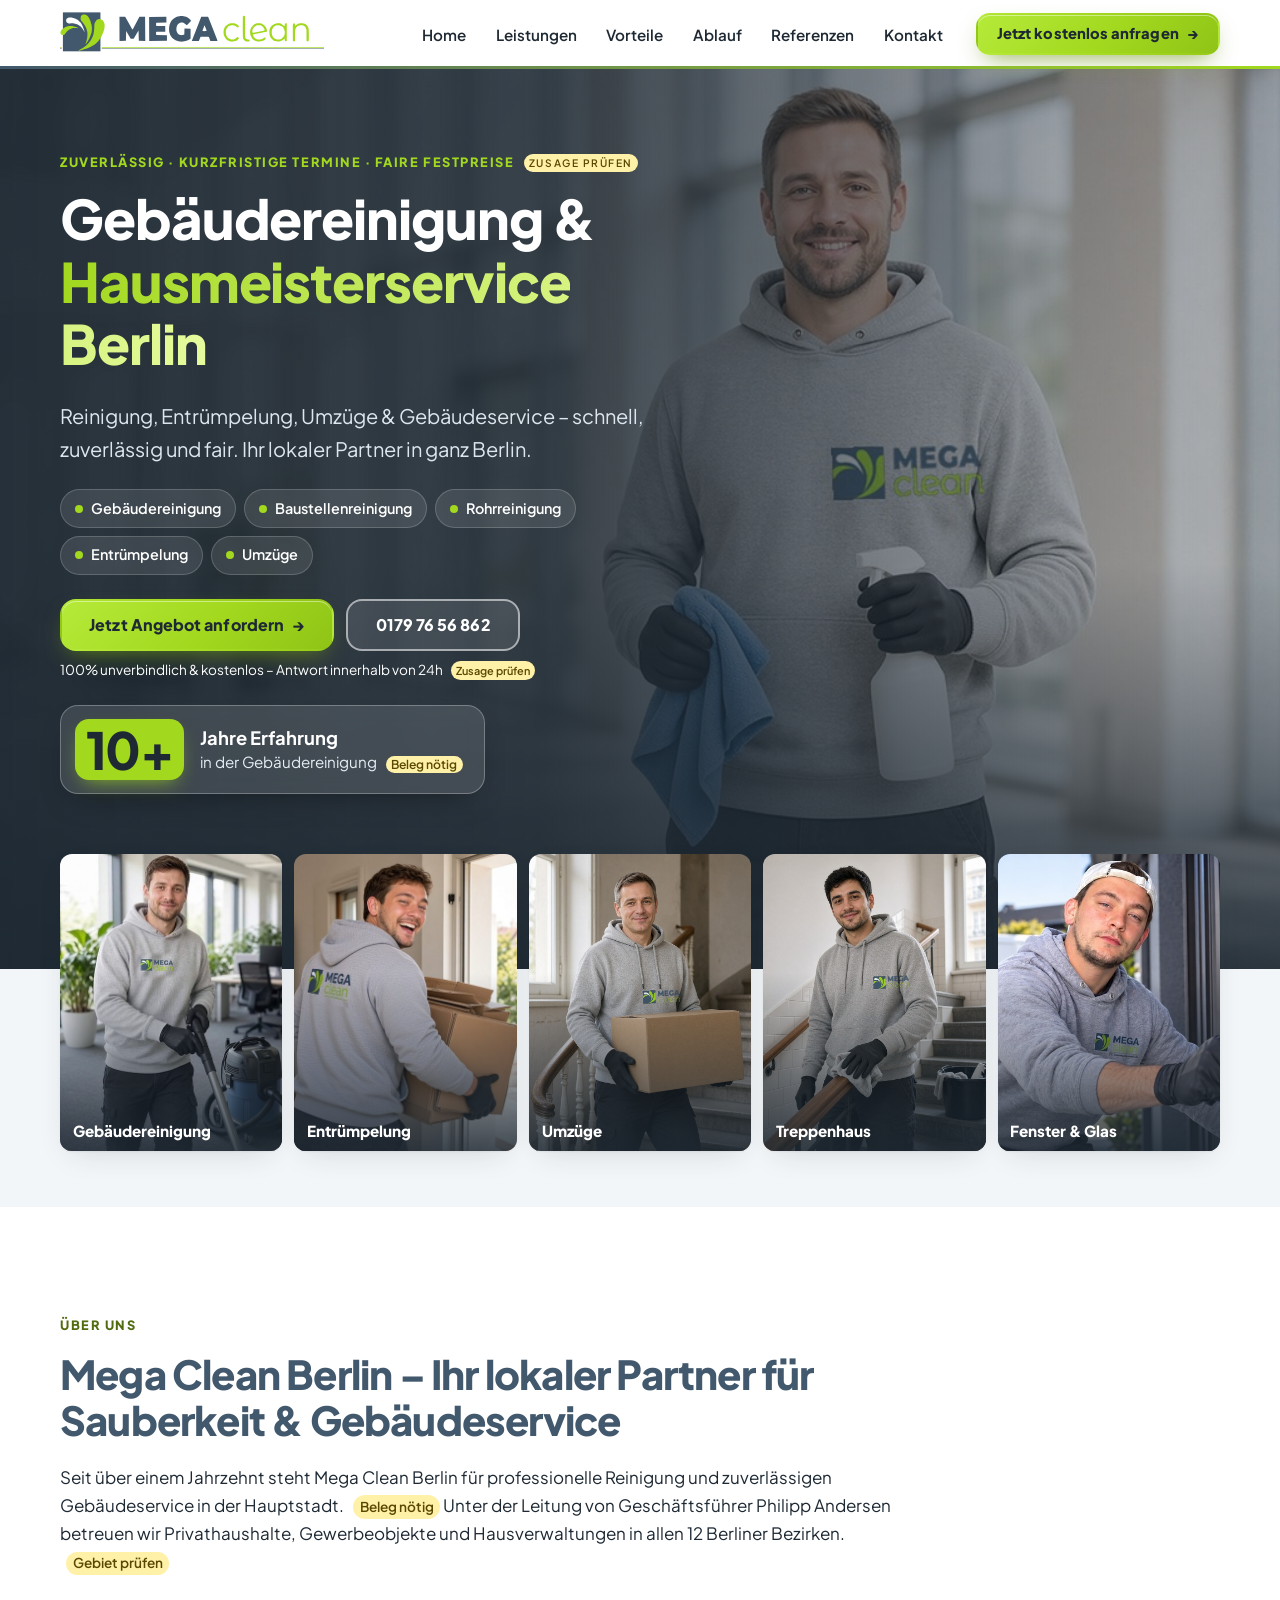
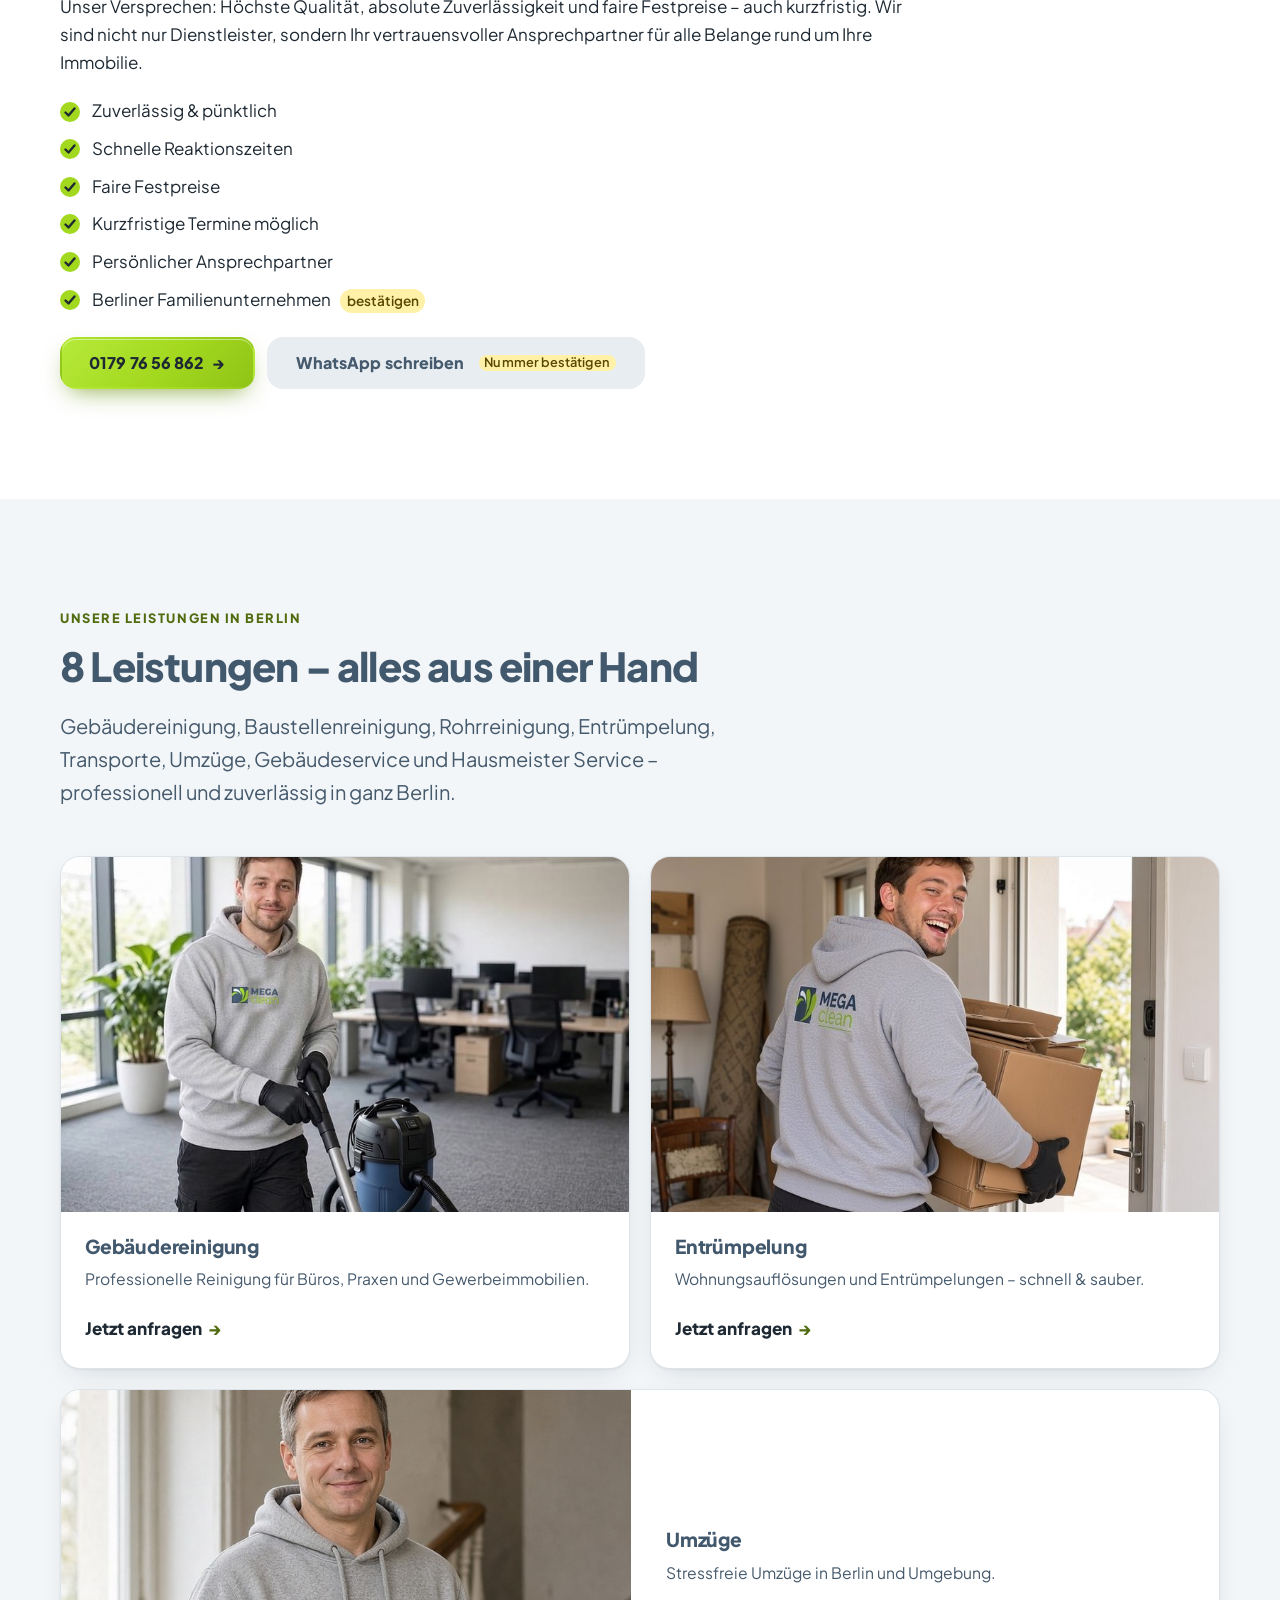
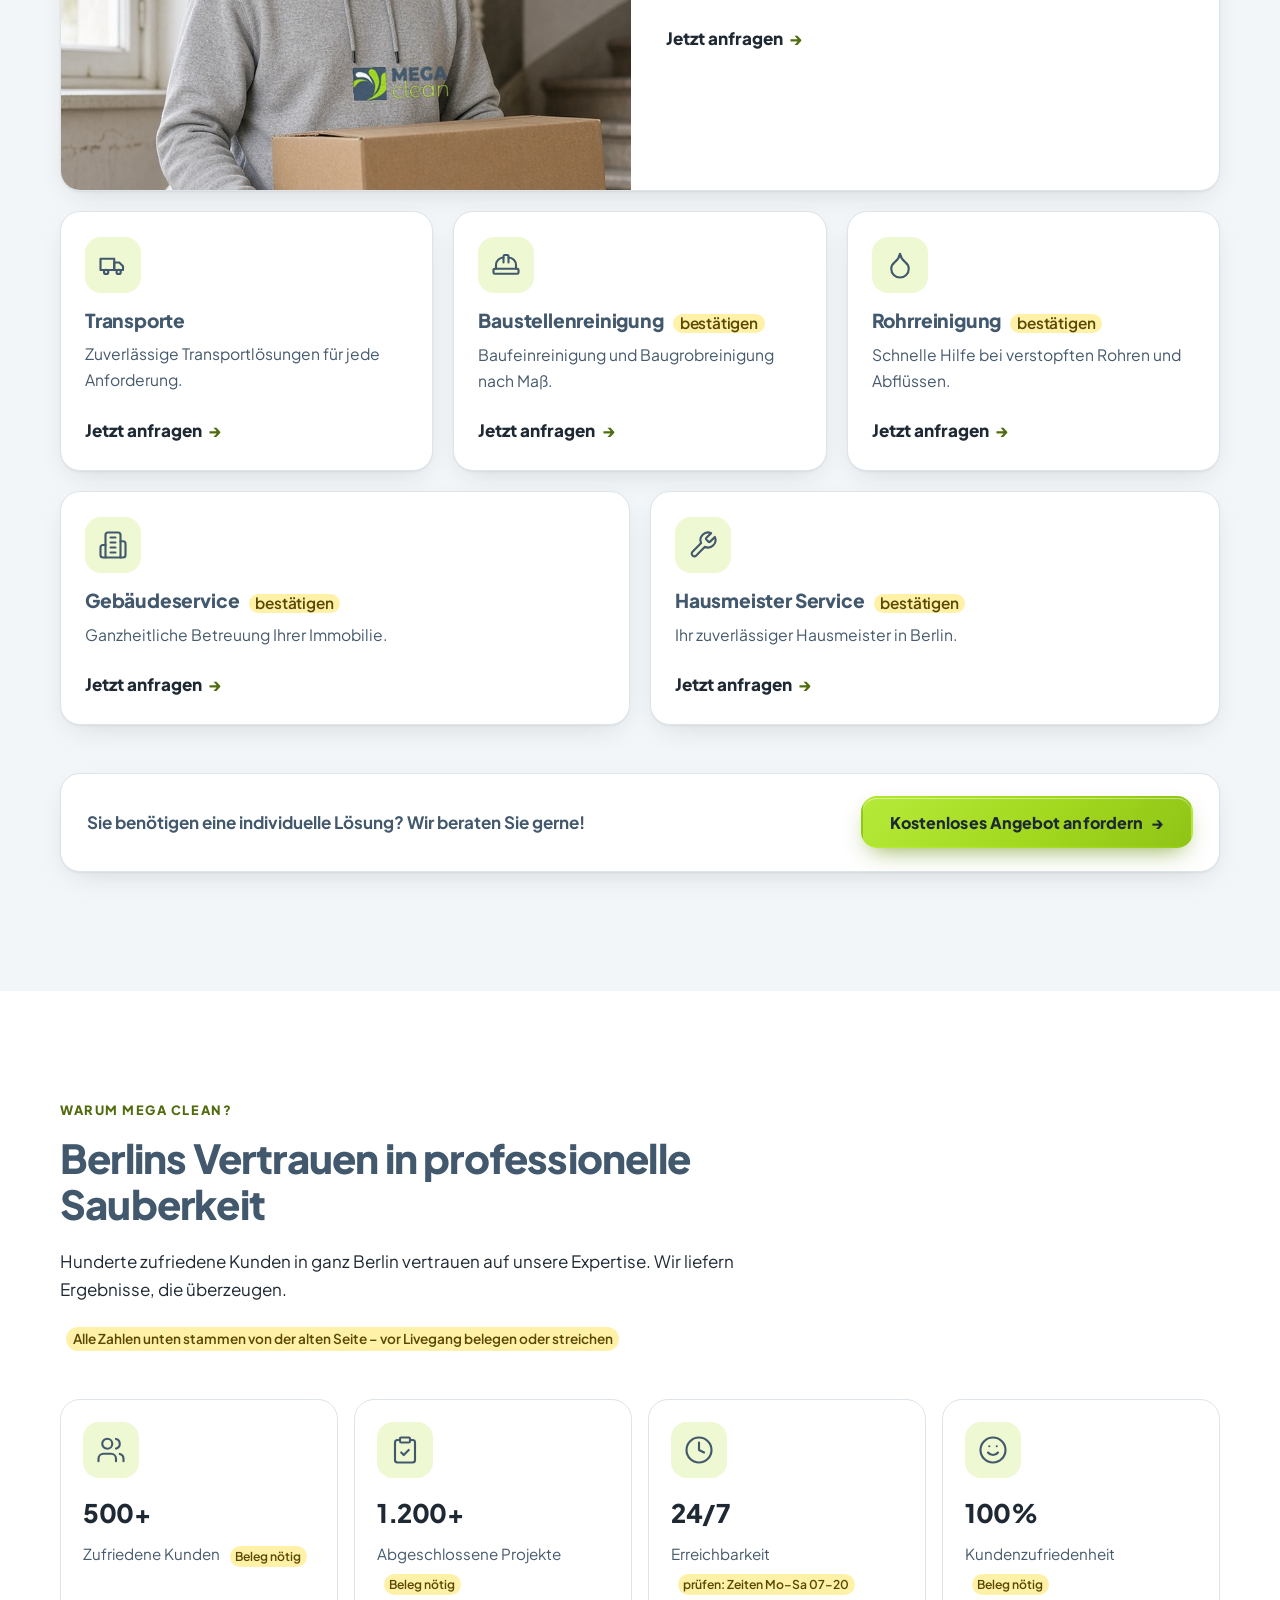
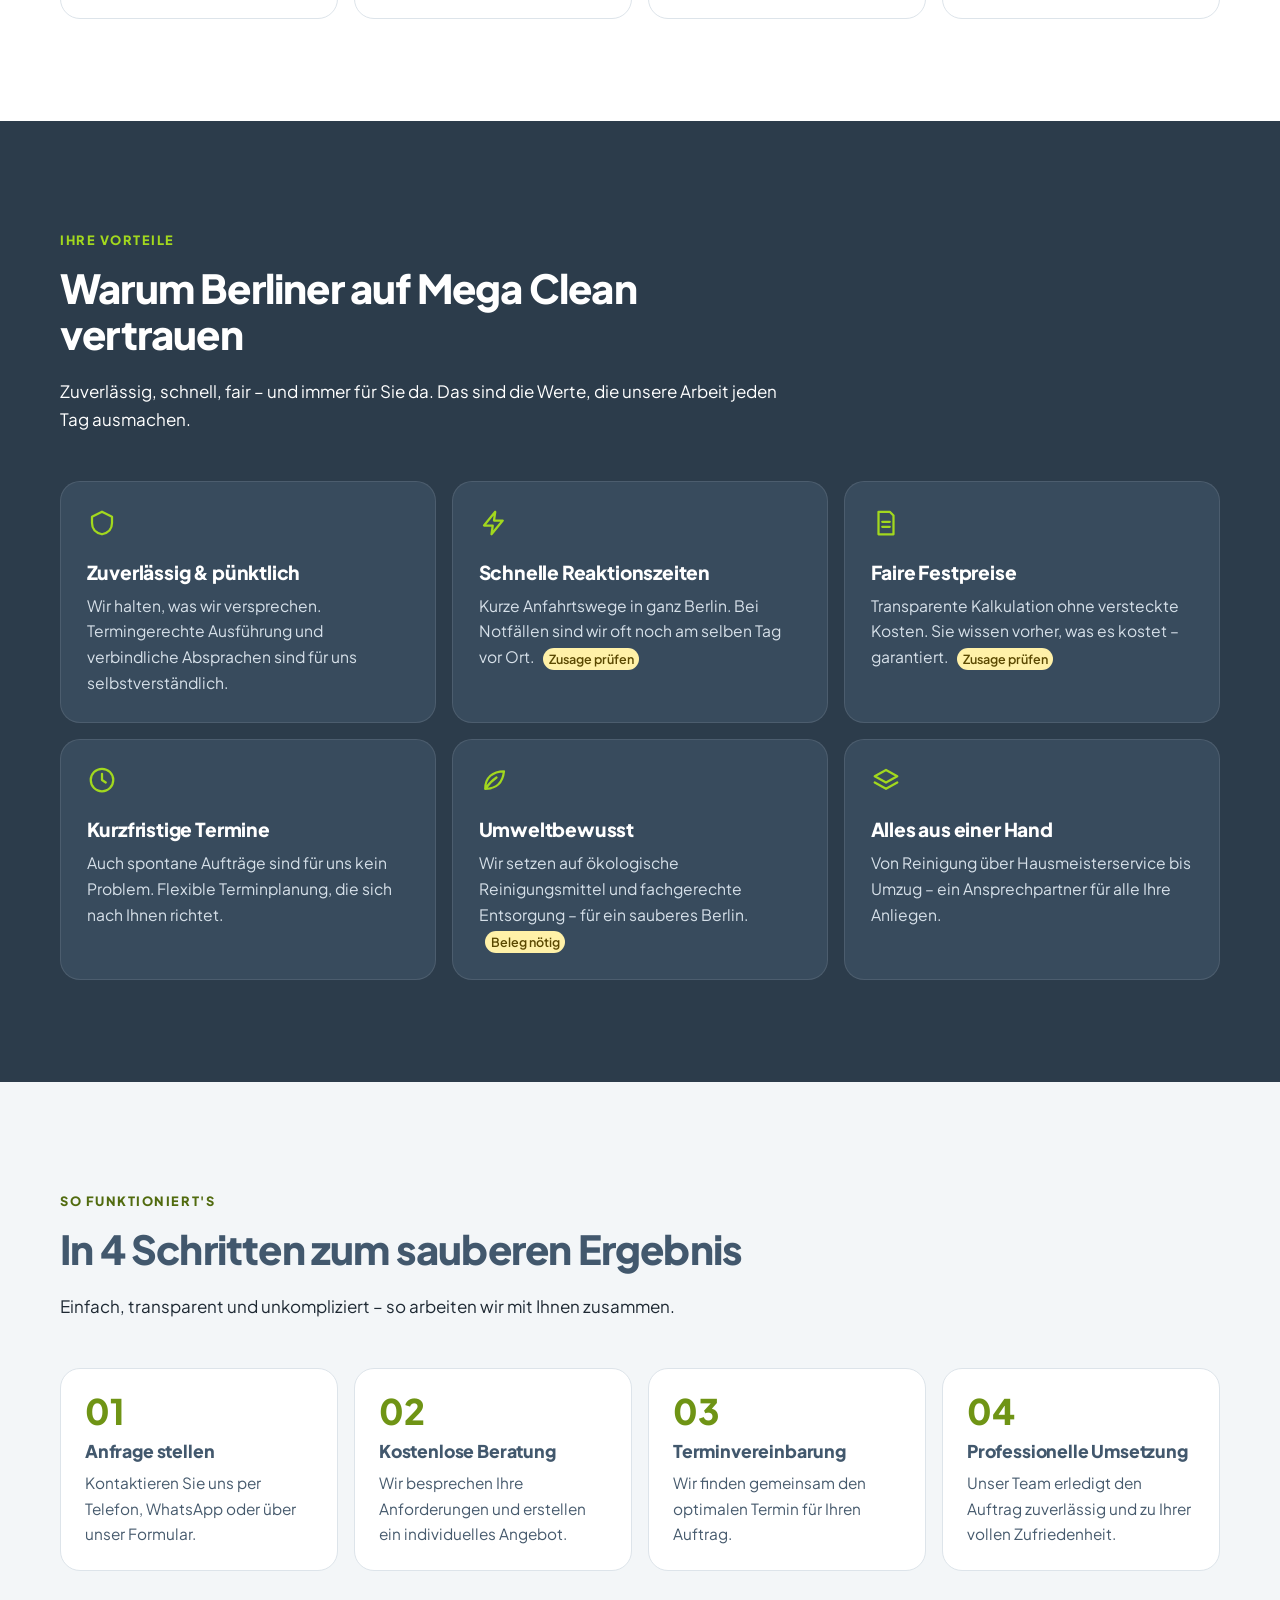
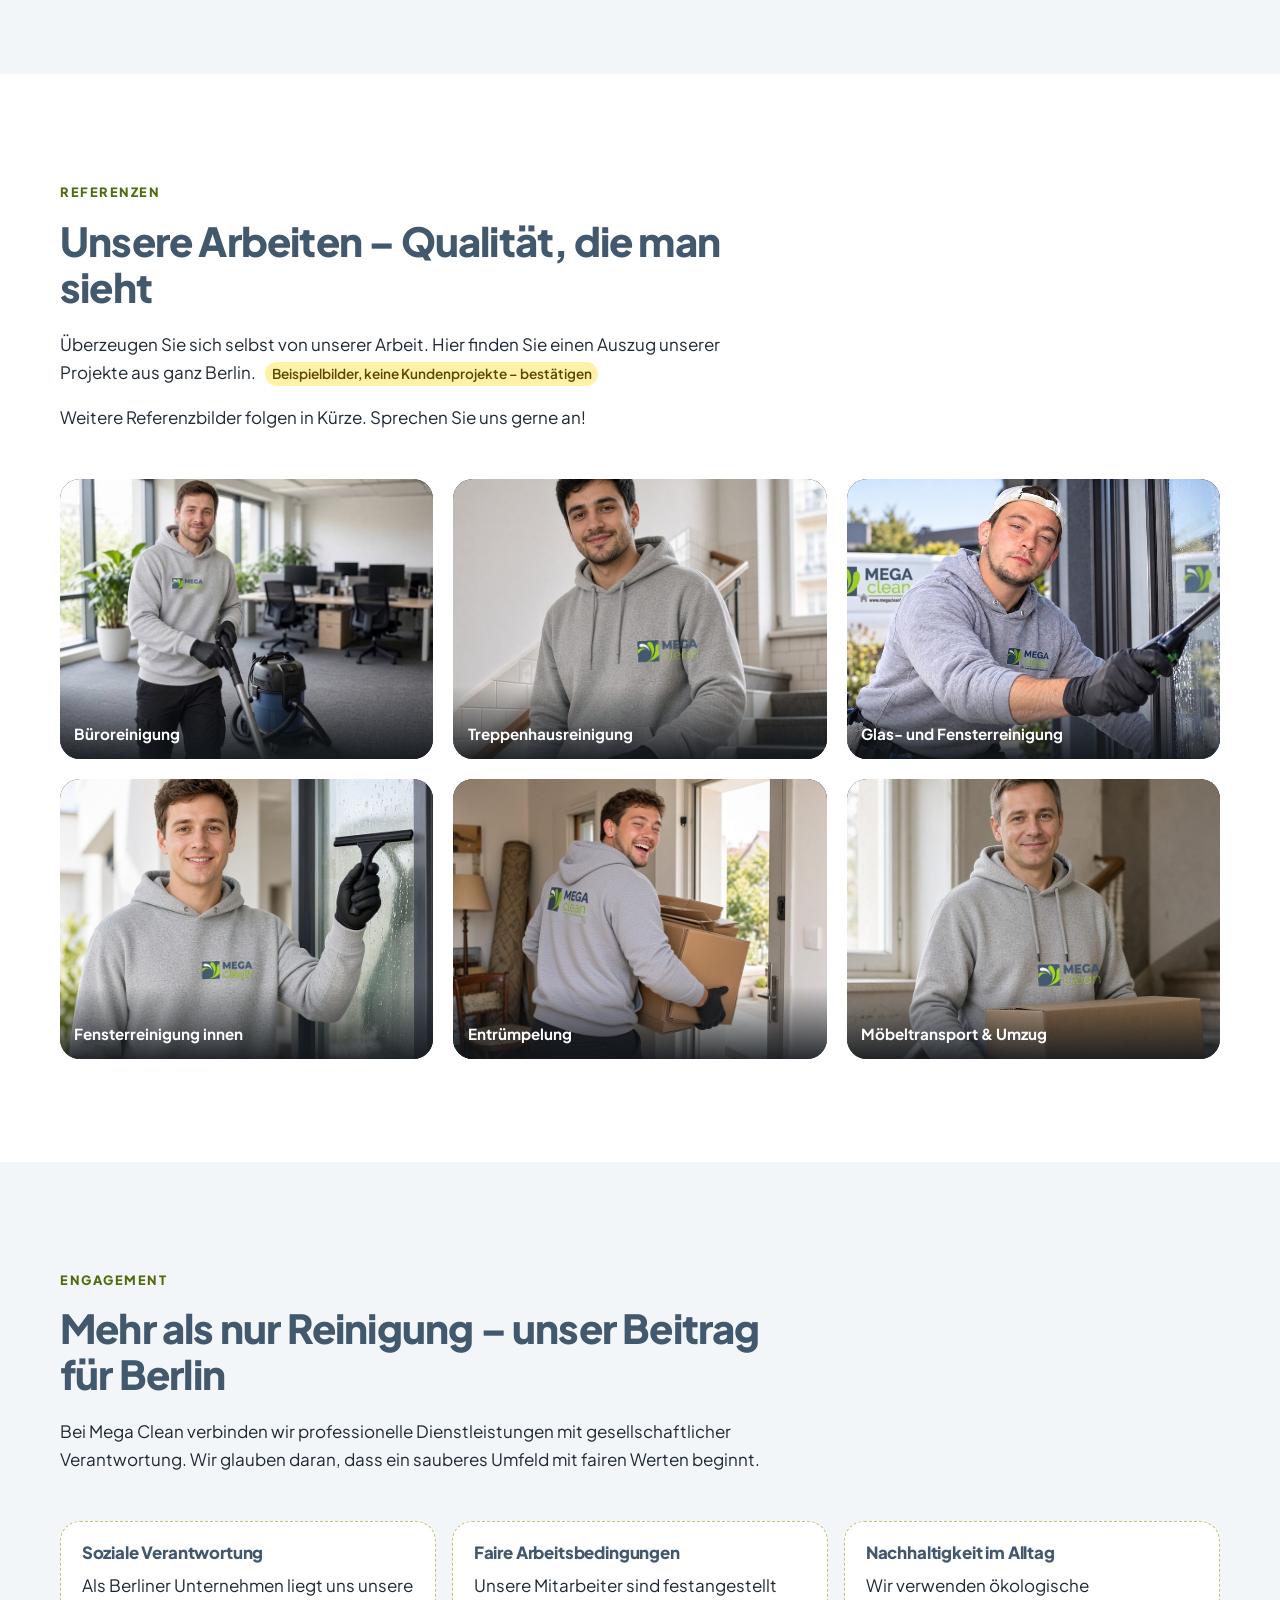
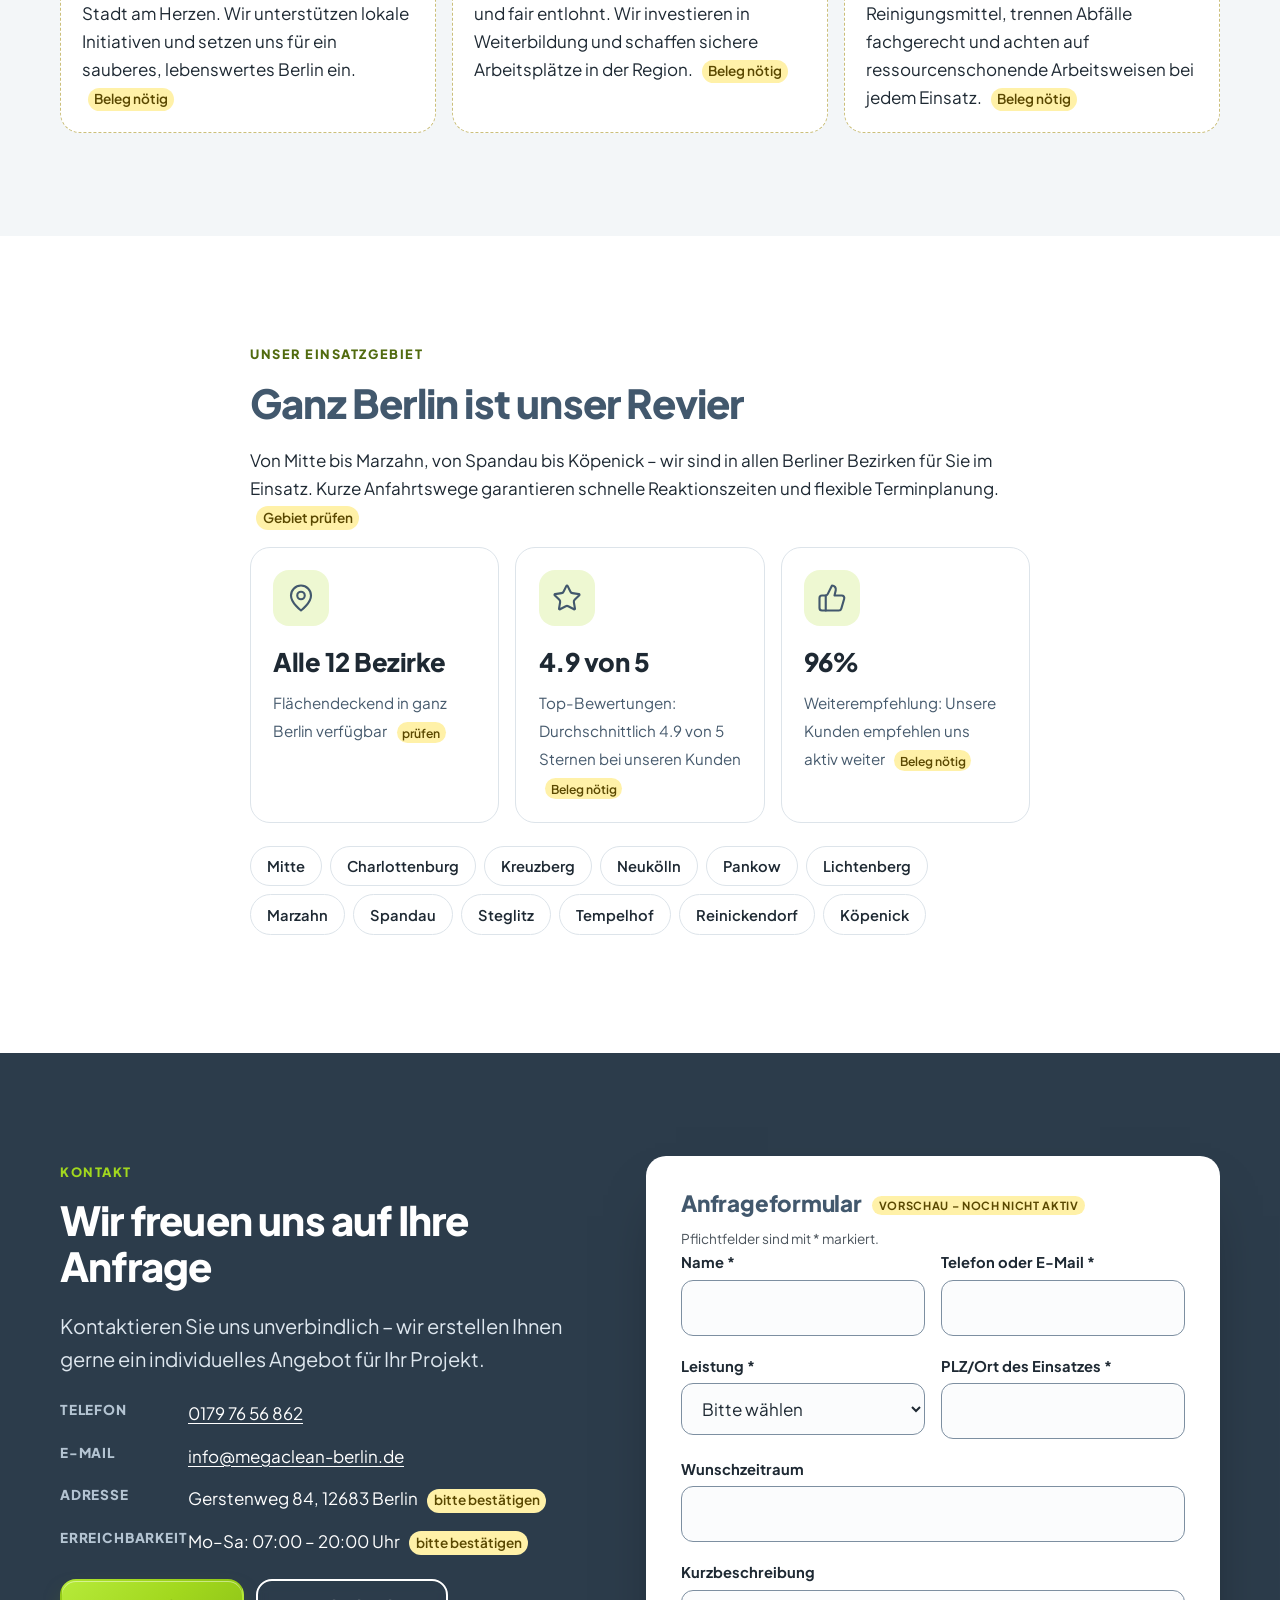
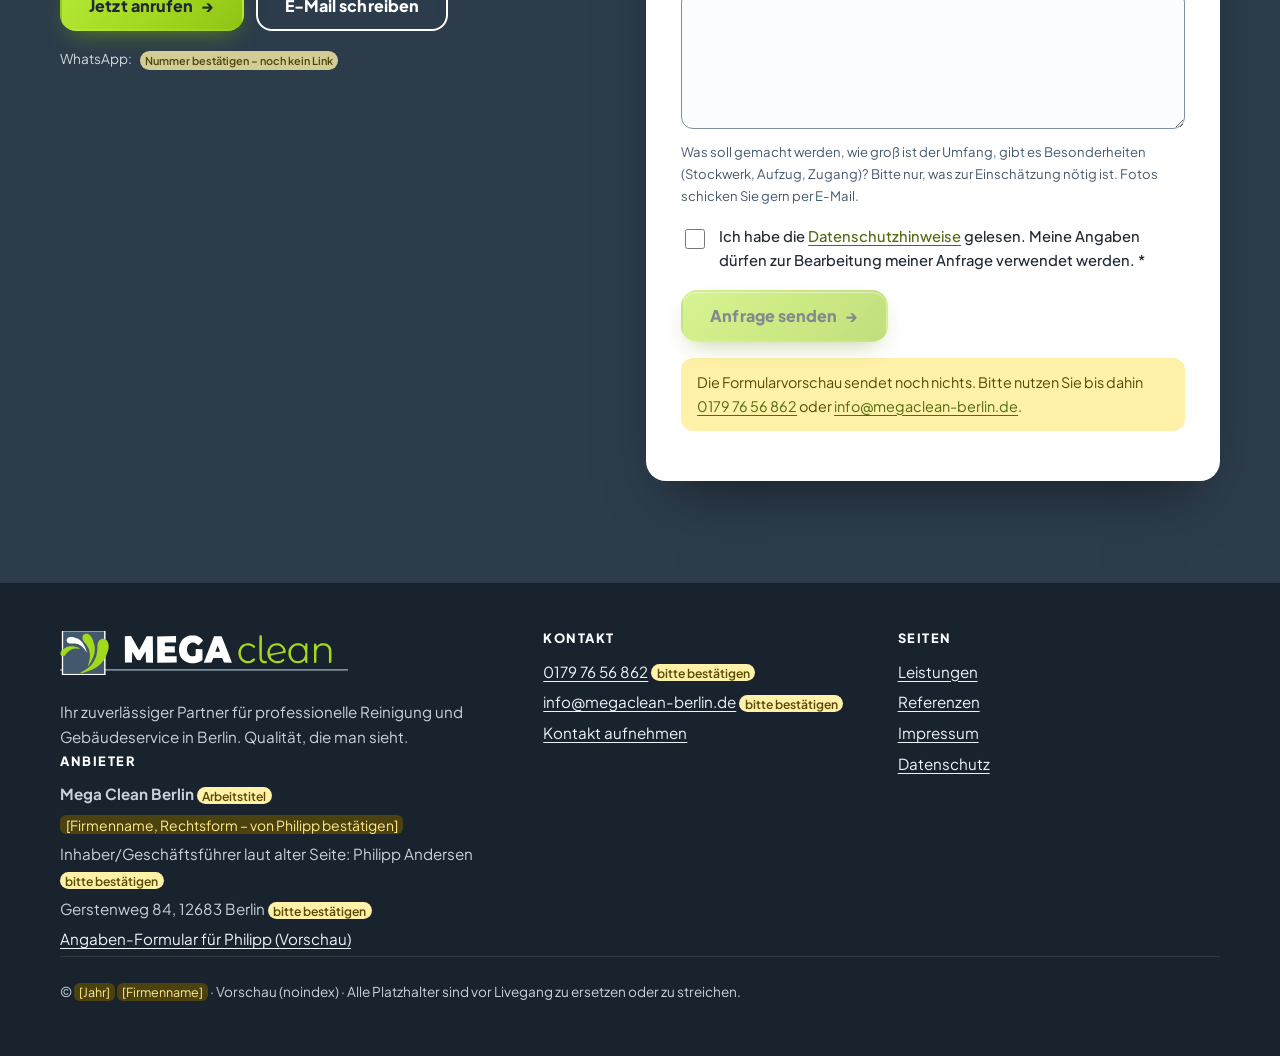
==== v4/index.html @ 3c6959ef "MegaClean: Büro-Bild durch Thomas' überarbeitetes Bild mit blauem Staubsauger ersetzt (Start und v4)" ====
<!DOCTYPE html>
<html lang="de">
<head>
<meta charset="utf-8">
<meta name="viewport" content="width=device-width, initial-scale=1">
<title>Mega Clean Berlin | Gebäudereinigung, Hausmeisterservice &amp; Entrümpelung in Berlin (Vorschau v4)</title>
<meta name="description" content="Gebäudereinigung, Hausmeisterservice, Entrümpelung, Umzüge und mehr in Berlin – alles aus einer Hand. Jetzt unverbindlich anfragen.">
<!-- VORSCHAU: noindex entfernen, sobald die Seite freigegeben und live ist. -->
<meta name="robots" content="noindex, nofollow">
<meta name="theme-color" content="#42586D">
<meta property="og:type" content="website">
<meta property="og:locale" content="de_DE">
<meta property="og:title" content="Gebäudereinigung in Berlin | Mega Clean Berlin">
<meta property="og:description" content="Gebäudereinigung in Berlin, dazu Entrümpelung, Umzug, Möbeltransport und Hausmeisterservice. Alles aus einer Hand.">
<link rel="icon" href="logo-mark.svg" type="image/svg+xml">
<link rel="preload" href="fonts/PlusJakartaSans.woff2" as="font" type="font/woff2" crossorigin>
<link rel="stylesheet" href="style.css">
<!--
  LOGO/FARBEN: Logo = Vektor-Nachbau (Nachzeichnung) des gelieferten Logos, keine exakte Kopie; Dateien logo.svg, logo-mark.svg. Farben = Logo-Blau #42586d und Logo-Grün #a2d81e.
  PLATZHALTER-KOMMENTAR (intern, vor Livegang entfernen):
  - Firmenname/Schreibweise (Mega Clean Berlin = Arbeitstitel aus der alten Seite) noch offen; Markenprüfung ausstehend.
  - Adresse: Gerstenweg 84, 12683 Berlin gilt als aktuell (bitte bestätigen); klären, ob die Adresse öffentlich genannt werden soll.
  - Domain-Abweichung: Logo nennt megacleanberlin.de, E-Mail/Text megaclean-berlin.de – vor Livegang klären.
  - Telefon, E-Mail, Zeiten stammen von der alten Seite und sind nicht bestätigt. WhatsApp-Nummer unbekannt: kein wa.me-Link.
  - Bilder: sechs neue Motive (Herkunft/Bildrechte/Einwilligung/Logo-Nutzung vor Livegang klären). Kein Symbolbild-Hinweis (Entscheidung Thomas). Personen sind nicht namentlich genannt und dürfen nicht als bestimmte Mitarbeiter ausgegeben werden.
  - Schrift: Plus Jakarta Sans (SIL Open Font License), selbst gehostet, kein externer Abruf.
  - Schalter oben „Platzhalter anzeigen“ ist nur eine Vorschau-Hilfe und vor Livegang zu entfernen.
  - JSON-LD enthält bewusst KEINE Bewertungen, Mitarbeiterzahl, Gründungsjahr, Preisspanne, Öffnungszeiten, URL oder Bild.
-->
<script type="application/ld+json">
{
  "@context": "https://schema.org",
  "@type": "LocalBusiness",
  "name": "[Firmenname – von Philipp zu bestätigen; Arbeitstitel: Mega Clean Berlin]",
  "telephone": "[+49 179 7656862 – bitte bestätigen]",
  "email": "[info@megaclean-berlin.de – bitte bestätigen]",
  "address": {
    "@type": "PostalAddress",
    "streetAddress": "[Gerstenweg 84 – bitte bestätigen]",
    "postalCode": "[12683 – bitte bestätigen]",
    "addressLocality": "Berlin",
    "addressCountry": "DE"
  },
  "areaServed": { "@type": "City", "name": "Berlin" },
  "founder": { "@type": "Person", "name": "Philipp Andersen" },
  "makesOffer": [
    { "@type": "Offer", "itemOffered": { "@type": "Service", "name": "Gebäudereinigung" } },
    { "@type": "Offer", "itemOffered": { "@type": "Service", "name": "Entrümpelung" } },
    { "@type": "Offer", "itemOffered": { "@type": "Service", "name": "Umzugsdienst" } },
    { "@type": "Offer", "itemOffered": { "@type": "Service", "name": "Möbeltransport" } },
    { "@type": "Offer", "itemOffered": { "@type": "Service", "name": "Hausmeisterservice" } }
  ]
}
</script>
</head>
<body>
<svg xmlns="http://www.w3.org/2000/svg" width="0" height="0" style="position:absolute" aria-hidden="true" focusable="false"><defs><!-- Logo-Nachbau (Vektor-Nachzeichnung nach dem gelieferten Logo, keine exakte Kopie; ohne Domain-Zeile und Haus-Symbol). Farben über CSS-Variablen --lg-* (Standard = Logo-Farben), im Footer MEGA/Linie hell. --><symbol id="mc-logo" viewBox="28 12 1446 235"><rect x="36" y="211" width="1430" height="3.6" style="fill:var(--lg-gruen,#a2d81e)"/><rect x="36" y="217.4" width="1430" height="2.6" style="fill:var(--lg-linie,#42586d)"/><rect x="65" y="21" width="214" height="218.5" style="fill:var(--lg-rahmen,#fff)"/><rect x="71.5" y="26" width="200.5" height="208" style="fill:var(--lg-blau,#42586d)"/><path style="fill:var(--lg-weiss,#fff)" d="M92.9 59.1C91.3 61.1 90.2 63.4 89.1 65.6C88.7 66.5 88.6 67.4 88.6 68.4C88.6 70 88.5 71.8 89.1 73.4C90 75.7 91.3 77.9 92.9 79.9C93.9 81.1 95.2 82.1 96.6 82.9C98.5 83.8 100.5 84.8 102.6 84.9C111.9 85.4 121.3 84.2 130.6 84.9C134.6 85.1 138.4 86.5 142.1 87.6C145 88.5 147.8 89.4 150.4 90.9C154.7 93.3 158.9 96.1 162.9 99.1C165.4 101 167.5 103.3 169.6 105.6C172.9 109.3 176 113.1 178.9 117.1C182 121.5 184.7 126.3 187.6 130.9C187.7 130.4 188 129.9 187.9 129.4C187.1 126.7 185.7 124.3 184.9 121.6C184.6 120.7 184.9 119.7 184.6 118.9C182.8 113.8 180.8 108.8 178.6 103.9C176.8 99.6 174.9 95.4 172.6 91.4C170.2 87.1 167.5 82.9 164.4 79.1C161.4 75.5 157.9 72.3 154.4 69.1C152.9 67.8 151.3 66.6 149.6 65.6C146 63.4 142.3 61.2 138.4 59.4C137.5 59 136.5 59.4 135.6 59.1C132.6 58.1 129.9 56.4 126.9 55.4C124 54.4 120.9 53.6 117.9 53.4C112.9 53 107.9 52.9 102.9 53.4C101 53.6 99.2 54.4 97.6 55.4C95.9 56.4 94.2 57.6 92.9 59.1Z"/><path style="fill:var(--lg-gruen,#a2d81e)" fill-rule="evenodd" d="M180.9 37.6C179.5 37.7 178.1 38 176.9 38.6C174.8 39.7 172.9 41.1 171.1 42.6C170.1 43.5 169.2 44.5 168.6 45.6C167.7 47.5 167 49.5 166.6 51.6C166.1 54.3 165.9 57.1 166.1 59.9C166.3 62.3 166.8 64.7 167.6 66.9C168.6 69.4 170 71.7 171.6 73.9C176 79.7 181.1 84.9 185.4 90.9C187.2 93.5 188.2 96.6 189.9 99.4C190.5 100.4 191.6 101.1 192.1 102.1C194.2 106.3 196.2 110.5 197.6 114.9C199.3 119.8 200.4 124.8 201.4 129.9C202 132.8 202.3 135.9 202.4 138.9C202.5 144.4 202.3 149.9 201.9 155.4C201.7 158.4 201.3 161.4 200.6 164.4C198.9 172.3 196.9 180.1 194.6 187.9C194.2 189.5 192.9 190.8 192.4 192.4C192.2 193 192.2 193.7 192.4 194.4C192.5 194.8 193 195 193.4 195.4C194.3 194.5 195.4 193.9 196.1 192.9C197 191.7 197.3 190.3 198.1 189.1C198.7 188.3 199.8 188 200.4 187.1C201 186.2 200.8 184.8 201.4 183.9C202.1 182.7 203.5 182.1 204.1 180.9C204.9 179.5 204.9 177.8 205.6 176.4C206.5 174.8 208 173.7 208.9 172.1C211.3 167.9 213.5 163.6 215.4 159.1C218.3 152.2 221.1 145.3 223.4 138.1C224.5 134.6 224.9 131 225.4 127.4C225.9 123.7 226.3 120.1 226.4 116.4C226.5 112.5 226.4 108.7 226.1 104.9C225.8 100.6 225.3 96.3 224.4 92.1C223.4 87.9 221.5 84 220.4 79.9C219.9 78.3 220.1 76.5 219.6 74.9C218.8 72 217.6 69.3 216.4 66.6C215.9 65.6 214.9 64.9 214.4 63.9C213.8 62.6 213.7 61.1 213.1 59.9C212 57.6 210.7 55.5 209.4 53.4C208.3 51.7 207.2 50 205.9 48.6C203.5 46.1 201 43.5 198.1 41.6C195.5 39.9 192.5 38.6 189.4 37.9C186.6 37.2 183.7 37.5 180.9 37.6Z"/><path style="fill:var(--lg-gruen,#a2d81e)" fill-rule="evenodd" d="M284.6 69.6C283.1 68 281.1 66.8 279.1 65.6C277.5 64.6 275.9 63.6 274.1 63.1C271.1 62.3 268 61.7 264.9 61.9C261.9 62 258.9 62.9 256.1 64.1C254.1 65.1 252.5 66.8 250.9 68.4C249.4 69.8 248 71.2 246.9 72.9C245.2 75.2 243.7 77.7 242.6 80.4C241.3 83.7 240 87.1 239.6 90.6C238.7 99.7 239.5 108.8 238.6 117.9C237.8 126.2 236.4 134.5 234.6 142.6C233.7 147 232.1 151.2 230.4 155.4C227.8 161.5 224.9 167.6 221.6 173.4C220.9 174.6 219.4 175.2 218.6 176.4C218.1 177.2 218.2 178.3 217.6 179.1C214.2 183.7 210.5 188.2 206.6 192.4C203.3 196 199.8 199.6 195.9 202.6C189.3 207.8 182.4 212.6 175.4 217.1C169.1 221.1 162.1 224 155.9 228.1C155.2 228.6 155.4 229.6 155.1 230.4C156.2 230.5 157.3 230.8 158.4 230.6C165.3 229.2 172.1 227.4 178.9 225.4C180.9 224.8 182.6 223.5 184.6 222.9C186.1 222.4 187.7 222.6 189.1 222.1C193.6 220.8 198 219.4 202.4 217.6C208.8 215 215.1 212.2 221.4 209.1C225.1 207.3 228.7 205.3 232.1 203.1C234.2 201.8 235.9 200 237.9 198.6C240.1 197.1 242.7 196.1 244.9 194.4C248.8 191.2 252.6 187.8 256.1 184.1C258.9 181.2 261.4 178.1 263.9 174.9C264.8 173.6 265.4 172.1 266.4 170.9C267.2 169.9 268.4 169.2 269.1 168.1C272.4 162.9 275.7 157.7 278.4 152.1C282.5 143.6 286.2 135 289.4 126.1C291.2 121.1 292.2 115.8 293.4 110.6C293.8 108.5 294 106.3 294.1 104.1C294.3 100 294.3 95.8 294.1 91.6C294 89.6 293.7 87.6 293.1 85.6C292.1 82.5 290.9 79.5 289.4 76.6C288.1 74.1 286.5 71.7 284.6 69.6Z"/><path style="fill:var(--lg-gruen,#a2d81e)" fill-rule="evenodd" d="M153.1 109.9C151.6 109 150.2 107.9 148.6 107.1C145.9 105.8 143 104.5 140.1 103.6C136.7 102.5 133.1 102.1 129.6 101.1C128.4 100.8 127.4 99.9 126.1 99.6C123.3 99 120.3 98.6 117.4 98.4C114.5 98.2 111.5 98.2 108.6 98.4C104.9 98.7 101.1 99.1 97.4 99.9C94.5 100.5 91.8 101.5 89.1 102.6C86.3 103.8 83.5 105.3 80.9 106.9C79.8 107.5 79 108.7 77.9 109.4C75.9 110.7 73.5 111.4 71.6 112.9C68.8 115 66.2 117.3 63.9 119.9C62.5 121.3 61.5 123.1 60.6 124.9C59.8 126.7 59.3 128.7 58.9 130.6C58.6 132 58.5 133.5 58.6 134.9C58.8 136.7 59 138.4 59.6 140.1C60 141.3 60.8 142.4 61.6 143.4C62.6 144.4 63.5 145.8 64.9 146.1C68.1 146.9 71.6 147.1 74.9 146.4C77.3 145.9 79.6 144.4 81.4 142.6C84.5 139.5 86.5 135.5 89.4 132.1C91.7 129.4 94.3 126.9 96.9 124.4C98.5 122.9 100 121.3 101.9 120.1C105.2 118 108.6 116.1 112.1 114.4C114.3 113.3 116.5 112.2 118.9 111.6C122.9 110.7 127 110.3 131.1 109.9C133.8 109.6 136.5 109.5 139.1 109.6C143.5 109.9 147.8 110.6 152.1 111.1L153.1 109.9Z"/><path style="fill:var(--lg-mega,#42586d)" fill-rule="evenodd" d="M810.4 49.9L759.9 179.1L797.4 178.6L806.9 156.6C820.7 156.5 834.6 155.5 848.4 156.4C849.8 156.5 851 158 851.6 159.4C854.5 165.5 856.5 172 858.9 178.4L896.1 179.4C896.2 178 896.8 176.6 896.4 175.4C880.8 133.9 864.6 92.7 848.1 51.6C847.8 50.7 846.9 49.7 845.9 49.6C834.1 49.1 822.2 49.8 810.4 49.9Z M827.6 94.9C831.3 103.9 835.7 112.6 838.6 121.9C839.1 123.3 838 124.7 837.6 126.1C831.2 126.1 824.8 126.7 818.4 126.1C817.6 126.1 817.4 125 816.9 124.4L827.6 94.9Z M624.1 48.9L531.9 50.6L532.4 179.4L627.4 177.9L627.1 147.9L571.9 147.4C571 146.3 569.6 145.5 569.4 144.1C568.7 140.3 568.7 136.4 569.4 132.6C569.6 131.3 570.6 129.7 571.9 129.6C587.3 128.4 602.9 129.1 618.4 128.9L617.9 98.9L571.1 98.4C570.5 97.4 569.5 96.5 569.4 95.4C568.9 91.5 568.8 87.5 569.4 83.6C569.5 82.5 570.7 81.8 571.4 80.9L624.4 80.4L624.1 48.9Z M373.6 49.4L373.9 178.4L408.1 178.1L409.4 125.4L433.6 166.4L449.4 167.4L475.4 123.4L476.9 178.1L511.4 179.1L510.4 49.9L480.1 49.1C468.9 70.5 458 92 446.4 113.1C445.4 114.8 443.7 116 442.4 117.4L404.1 48.9L373.6 49.4Z M692.9 46.4C688.4 46.8 684 48 679.9 49.9C673.2 52.9 666.6 56.4 660.9 60.9C656.4 64.4 652.5 68.7 649.6 73.6C645.7 80.4 642.3 87.7 640.6 95.4C638.6 104.4 638.4 113.9 638.6 123.1C638.7 128.1 640.1 132.9 641.6 137.6C643.2 142.6 644.9 147.8 647.9 152.1C652 158.2 656.8 164 662.6 168.4C669.1 173.2 676.8 176.3 684.4 179.4C688.1 180.9 692.1 181.6 696.1 181.9C701.8 182.3 707.5 182.6 713.1 181.6C722.1 180.1 731 177.8 739.4 174.4C744.5 172.3 748.7 168.4 753.4 165.4L753.4 112.9L720.9 112.6L719.9 144.1C717.3 145.2 714.9 146.9 712.1 147.4C708 148 703.7 148.3 699.6 147.4C695.8 146.5 691.8 145 688.9 142.4C685.2 139.1 682.3 134.9 680.4 130.4C678.4 125.8 677.6 120.6 677.6 115.6C677.6 110 678.4 104.3 680.4 99.1C682.1 94.7 685 90.5 688.6 87.4C692.4 84.1 697.1 82.1 701.9 80.6C704.7 79.8 707.8 80.1 710.6 80.6C713.7 81.2 716.7 82.3 719.4 83.9C724.4 86.9 728.7 90.9 733.4 94.4C740.4 87.2 747.8 80.4 754.4 72.9C755.2 71.9 755.2 70.4 755.6 69.1C752.1 65.5 749.2 61.1 745.1 58.1C740.3 54.6 734.9 52.1 729.4 49.9C725.2 48.2 720.8 46.8 716.4 46.4C708.6 45.6 700.7 45.6 692.9 46.4Z"/><path style="fill:var(--lg-gruen,#a2d81e)" fill-rule="evenodd" d="M1300.9 85.4C1300.4 89.8 1299.4 94.2 1299.4 98.6C1299.1 125.4 1299.7 152.1 1299.9 178.9C1301.8 179.5 1303.6 180.7 1305.6 180.6C1307.7 180.6 1309.5 179.3 1311.4 178.6C1311.5 160.9 1311 143.1 1311.6 125.4C1311.7 122 1312.5 118.6 1313.6 115.4C1314.8 111.9 1316.5 108.6 1318.6 105.6C1320.2 103.5 1322.4 101.8 1324.6 100.4C1327.7 98.5 1330.9 96.6 1334.4 95.9C1339.7 94.9 1345.2 94.8 1350.6 95.4C1353.9 95.7 1357 97.1 1359.9 98.6C1361.9 99.7 1363.8 101.1 1365.1 102.9C1367.4 105.8 1369.2 109.2 1370.6 112.6C1371.6 115 1372.3 117.6 1372.4 120.1C1373 139.4 1372.5 158.8 1372.6 178.1C1373.5 178.9 1374.2 180.2 1375.4 180.4C1377.9 180.8 1380.5 180 1383.1 179.9C1383.6 179 1384.6 178.2 1384.6 177.1C1385 156.9 1385.8 136.6 1384.4 116.4C1384 111 1382.2 105.5 1379.4 100.9C1376.7 96.4 1372.6 92.7 1368.4 89.6C1365.1 87.3 1361.3 85.6 1357.4 84.9C1351 83.8 1344.3 83.6 1337.9 84.4C1333.6 84.9 1329.4 86.6 1325.6 88.6C1320.8 91.2 1316.6 95 1312.1 98.1L1310.4 85.9L1300.9 85.4Z M1190.1 94.6C1185.8 97.9 1182.5 102.6 1179.9 107.4C1177.2 112.1 1174.8 117.2 1174.4 122.6C1173.7 131.9 1174.2 141.4 1176.6 150.4C1178.4 156.7 1182.4 162.3 1186.6 167.4C1189.9 171.4 1194.3 174.3 1198.6 177.1C1200.5 178.3 1202.7 179 1204.9 179.4C1212 180.5 1219.2 182.4 1226.4 181.6C1232.6 181 1238.6 178.4 1244.1 175.4C1248.4 173 1251.5 169 1255.1 165.9L1257.4 178.4C1258.5 179 1259.5 180.2 1260.9 180.4C1263 180.6 1265 179.7 1267.1 179.4L1267.4 85.9C1265.4 85.4 1263.4 84.2 1261.4 84.4C1259.6 84.5 1258.2 85.9 1256.6 86.6C1256.5 90 1256.9 93.5 1256.4 96.9C1256.2 97.7 1255.2 98.2 1254.6 98.9C1250 95.5 1245.8 91.7 1240.9 88.9C1237.2 86.8 1233.1 84.9 1228.9 84.4C1222.4 83.6 1215.7 83.2 1209.4 84.9C1202.4 86.7 1195.8 90.3 1190.1 94.6Z M1215.1 95.4C1220 94.6 1225.1 94.5 1229.9 95.6C1234.5 96.7 1239 98.8 1242.9 101.6C1246 103.9 1248.6 107.2 1250.4 110.6C1253.2 116 1255.5 121.9 1256.4 127.9C1257.2 133.1 1256.7 138.5 1255.4 143.6C1254.1 148.8 1251.7 153.8 1248.6 158.1C1246.2 161.5 1243 164.3 1239.4 166.4C1235.6 168.6 1231.2 169.9 1226.9 170.6C1222.8 171.3 1218.6 171.2 1214.6 170.4C1210.1 169.4 1205.4 168.1 1201.6 165.4C1197.7 162.6 1194.6 158.5 1192.1 154.4C1189.8 150.6 1188 146.3 1187.4 141.9C1186.4 135.5 1186.4 129 1187.4 122.6C1188.1 118.3 1190 114.3 1192.4 110.6C1194.9 106.7 1198 103 1201.9 100.4C1205.8 97.7 1210.5 96.2 1215.1 95.4Z M1107.6 84.6C1102.3 85.6 1097 87.4 1092.6 90.6C1086.7 95 1081.5 100.6 1077.6 106.9C1074.3 112.2 1072.8 118.5 1071.6 124.6C1070.7 129.5 1071.2 134.5 1071.6 139.4C1071.9 142.5 1072.6 145.7 1073.9 148.6C1076.6 154.8 1079.2 161.3 1083.6 166.4C1087.7 171.1 1093.1 174.5 1098.6 177.4C1103.2 179.7 1108.3 181.4 1113.4 181.6C1121.4 182 1129.7 181.8 1137.4 179.4C1143.4 177.5 1148.3 173.1 1153.1 169.1C1154.1 168.3 1154 166.8 1154.4 165.6C1153.4 164 1152.8 161.9 1151.4 160.6C1150.6 159.9 1149.3 159.7 1148.4 160.1C1145.1 161.8 1142.6 164.8 1139.4 166.6C1136.8 168 1134 169.2 1131.1 169.6C1125 170.5 1118.8 171.1 1112.6 170.4C1108.7 169.9 1105.1 168.2 1101.6 166.4C1099.2 165.1 1097.1 163.3 1095.1 161.4C1093 159.3 1090.9 157 1089.4 154.4C1088 152.1 1087.5 149.4 1086.6 146.9C1088 145.7 1088.9 143.8 1090.6 143.4C1113.2 138.1 1136.3 135.5 1158.9 130.1C1160.3 129.8 1161.3 127.9 1161.4 126.4C1161.5 122.1 1161 117.6 1159.4 113.6C1157.2 108.2 1154.1 103.1 1150.4 98.6C1147 94.7 1142.9 91.4 1138.4 88.9C1134.3 86.6 1129.7 85 1125.1 84.4C1119.3 83.6 1113.4 83.5 1107.6 84.6Z M1148.6 117.4C1149.1 118.8 1148.6 120.4 1148.6 121.9C1147 122.7 1145.4 124 1143.6 124.4C1125.7 128.5 1107.7 132.1 1089.6 135.4C1088.3 135.6 1087 135 1085.6 134.9C1085 133.5 1083.7 132.4 1083.6 130.9C1083.4 127 1083.7 123.1 1084.6 119.4C1085.5 116.1 1087 113 1088.9 110.1C1091 106.9 1093.3 103.6 1096.4 101.4C1100.2 98.6 1104.5 96.3 1109.1 95.4C1114.6 94.3 1120.3 94.6 1125.9 95.4C1128.8 95.8 1131.5 97.2 1133.9 98.9C1137.5 101.4 1140.9 104.2 1143.6 107.6C1145.9 110.5 1147.4 113.9 1148.6 117.4Z M987.4 84.6C980.7 83 973.4 83.5 966.6 84.6C961.3 85.5 956.2 87.8 951.6 90.6C946.7 93.7 942.1 97.5 938.6 102.1C934.9 107.2 932.2 113.1 930.6 119.1C929.1 124.9 929.1 131 929.6 136.9C930.1 142.8 931.2 148.7 933.6 154.1C936.2 159.8 939.5 165.5 944.1 169.6C949.4 174.4 955.9 177.9 962.6 180.1C968.3 182 974.4 181.5 980.4 181.4C984.3 181.3 988.2 180.6 991.9 179.4C996.1 177.9 1000.3 176 1003.9 173.4C1006.9 171.2 1008.9 167.9 1011.4 165.1C1011 163.7 1011.4 161.9 1010.4 160.9C1008.9 159.3 1006.5 158.9 1004.6 157.9C999.5 161.4 994.7 165.3 989.4 168.4C987.3 169.5 985 170.1 982.6 170.4C978.4 170.8 974 171.5 969.9 170.4C964.2 168.8 959 165.6 954.1 162.4C951.8 160.8 949.9 158.5 948.4 156.1C946.3 152.9 944.3 149.4 943.4 145.6C942.1 140.5 941.6 135.2 941.6 129.9C941.7 125.7 942.3 121.5 943.6 117.6C944.9 114.1 947.1 110.8 949.4 107.9C951.8 104.7 954.5 101.6 957.9 99.4C960.8 97.4 964.4 96.4 967.9 95.6C971.6 94.8 975.6 94.2 979.4 94.6C984.4 95.2 989.4 96.3 993.9 98.6C997.8 100.7 1000.5 104.5 1003.9 107.4L1010.4 104.4L1011.4 99.6C1010 97.9 1009 95.6 1007.1 94.4C1000.9 90.5 994.5 86.3 987.4 84.6Z M1035.4 44.9C1034.1 45.3 1032.7 46.3 1032.6 47.6C1031.8 85.2 1031.6 122.8 1032.9 160.4C1033 164.3 1034.8 168.1 1036.9 171.4C1038.8 174.4 1041.6 177 1044.6 178.9C1047.3 180.5 1050.5 181.2 1053.6 181.6C1057.3 182.1 1061.2 182.2 1064.9 181.4C1066.7 181 1067.9 179.2 1069.4 178.1L1068.9 172.1C1062.9 171 1056.5 170.9 1050.9 168.6C1048.7 167.8 1047.6 165.2 1046.6 163.1C1045.4 160.5 1044.4 157.7 1044.4 154.9C1043.7 119.2 1045.4 83.5 1044.4 47.9C1044.3 46.4 1042.5 45.3 1041.1 44.9C1039.3 44.3 1037.2 44.3 1035.4 44.9Z"/></symbol></defs></svg>
<input type="checkbox" id="ph-schalter" checked>
<a class="sprunglink" href="#inhalt">Zum Inhalt springen</a>


<header class="kopf">
  <div class="wrap kopf__innen">
    <a class="marke" href="#start" aria-label="Mega Clean Berlin – zum Seitenanfang"><svg class="logo" role="img" aria-label="Mega Clean Berlin" viewBox="28 12 1446 235" focusable="false"><use href="#mc-logo"/></svg></a>
    <nav class="nav nav--desk" aria-label="Hauptnavigation"><ul><li><a href="#start">Home</a></li><li><a href="#leistungen">Leistungen</a></li><li><a href="#vorteile">Vorteile</a></li><li><a href="#ablauf">Ablauf</a></li><li><a href="#referenzen">Referenzen</a></li><li><a href="#kontakt">Kontakt</a></li></ul></nav>
    <a class="btn btn--klein btn--primaer kopf__cta" href="#kontakt">Jetzt kostenlos anfragen</a>
    <details class="menue" id="burger"><summary aria-label="Menü öffnen oder schließen"><span class="burger" aria-hidden="true"><i></i><i></i><i></i></span><span class="menue__text">Menü</span></summary><nav class="nav menue__panel" aria-label="Mobilnavigation"><ul><li><a href="#start">Home</a></li><li><a href="#leistungen">Leistungen</a></li><li><a href="#vorteile">Vorteile</a></li><li><a href="#ablauf">Ablauf</a></li><li><a href="#referenzen">Referenzen</a></li><li><a href="#kontakt">Kontakt</a></li></ul><a class="btn btn--primaer menue__cta" href="#kontakt">Jetzt kostenlos anfragen</a><a class="menue__tel" href="tel:+491797656862">0179 76 56 862</a></nav></details>
  </div>
</header>

<main id="inhalt">

<section class="hero" id="start" aria-labelledby="h-hero">
  <div class="hero__bg" aria-hidden="true"><img src="img/team-hero-1280.jpg" srcset="img/team-hero-800.jpg 800w, img/team-hero-1280.jpg 1280w, img/team-hero-1920.jpg 1920w" sizes="100vw" width="1920" height="1080" alt="" decoding="async"></div>
  <div class="wrap">
    <div class="hero__text">
      <p class="eyebrow">Zuverlässig · Kurzfristige Termine · Faire Festpreise <span class="bestaetigen beleg">Zusage prüfen</span></p>
      <h1 id="h-hero">Gebäudereinigung &amp; <em>Hausmeisterservice Berlin</em></h1>
      <p class="lead">Reinigung, Entrümpelung, Umzüge &amp; Gebäudeservice – schnell, zuverlässig und fair. Ihr lokaler Partner in ganz Berlin.</p>
      <ul class="badges" aria-label="Leistungen"><li>Gebäudereinigung</li><li>Baustellenreinigung</li><li>Rohrreinigung</li><li>Entrümpelung</li><li>Umzüge</li></ul>
      <p class="knopfreihe">
        <a class="btn btn--primaer" href="#kontakt">Jetzt Angebot anfordern</a>
        <a class="btn btn--zweit" href="tel:+491797656862">0179 76 56 862</a>
      </p>
      <p class="hinweis-klein">100% unverbindlich &amp; kostenlos – Antwort innerhalb von 24h <span class="bestaetigen beleg">Zusage prüfen</span></p>
      <p class="hero__fakt"><span class="hero__zahl" aria-hidden="true">10+</span><span class="hero__fakt-text"><strong>Jahre Erfahrung</strong><span class="sr-only">10 plus </span> in der Gebäudereinigung <span class="bestaetigen beleg">Beleg nötig</span></span></p>
    </div>
  </div>
</section>

<nav class="schnell" aria-label="Leistungen im Überblick">
  <div class="wrap"><ul class="schnell__liste">
    <li><a href="#gebaeudereinigung"><img src="img/buero-saugen-800.jpg" width="800" height="600" alt="" decoding="async" style="object-position:22% 30%"><span>Gebäudereinigung</span></a></li>
    <li><a href="#entruempelung"><img src="img/entruempelung-wohnung-800.jpg" width="1152" height="864" alt="" decoding="async" style="object-position:50% 40%"><span>Entrümpelung</span></a></li>
    <li><a href="#umzuege"><img src="img/umzug-moebeltransport-800.jpg" width="864" height="1152" alt="" decoding="async" style="object-position:50% 20%"><span>Umzüge</span></a></li>
    <li><a href="#referenzen"><img src="img/treppenhaus-neu-800.jpg" width="864" height="1152" alt="" decoding="async" style="object-position:45% 20%"><span>Treppenhaus</span></a></li>
    <li><a href="#referenzen"><img src="img/fensterreinigung-marvin-800.jpg" width="1024" height="683" alt="Mitarbeiter von Mega Clean in grauem Pullover mit Logo reinigt mit einem Abzieher eine Fensterfront; im Hintergrund ein Firmenwagen." decoding="async" style="object-position:42% 30%"><span>Fenster &amp; Glas</span></a></li>
  </div></div>
</nav>

<section class="sektion sektion--hell" id="ueber-uns" aria-labelledby="h-ueber">
  <div class="wrap ueber ueber--text">
    <div>
      <p class="eyebrow">Über uns</p>
      <h2 id="h-ueber">Mega Clean Berlin – Ihr lokaler Partner für Sauberkeit &amp; Gebäudeservice</h2>
      <p>Seit über einem Jahrzehnt steht Mega Clean Berlin für professionelle Reinigung und zuverlässigen Gebäudeservice in der Hauptstadt. <span class="bestaetigen beleg">Beleg nötig</span> Unter der Leitung von Geschäftsführer Philipp Andersen betreuen wir Privathaushalte, Gewerbeobjekte und Hausverwaltungen in allen 12 Berliner Bezirken. <span class="bestaetigen beleg">Gebiet prüfen</span></p>
      <p>Unser Versprechen: Höchste Qualität, absolute Zuverlässigkeit und faire Festpreise – auch kurzfristig. Wir sind nicht nur Dienstleister, sondern Ihr vertrauensvoller Ansprechpartner für alle Belange rund um Ihre Immobilie.</p>
      <ul class="haken">
        <li>Zuverlässig &amp; pünktlich</li><li>Schnelle Reaktionszeiten</li><li>Faire Festpreise</li><li>Kurzfristige Termine möglich</li><li>Persönlicher Ansprechpartner</li><li>Berliner Familienunternehmen <span class="bestaetigen beleg">bestätigen</span></li>
      </ul>
      <p class="knopfreihe"><a class="btn btn--primaer" href="tel:+491797656862">0179 76 56 862</a><span class="btn btn--aus" aria-disabled="true">WhatsApp schreiben <span class="bestaetigen beleg">Nummer bestätigen</span></span></p>
    </div>
  </div>
</section>

<section class="sektion" id="leistungen" aria-labelledby="h-leistungen">
  <div class="wrap">
    <div class="sektion__kopf">
      <p class="eyebrow">Unsere Leistungen in Berlin</p>
      <h2 id="h-leistungen">8 Leistungen – alles aus einer Hand</h2>
      <p class="lead">Gebäudereinigung, Baustellenreinigung, Rohrreinigung, Entrümpelung, Transporte, Umzüge, Gebäudeservice und Hausmeister Service – professionell und zuverlässig in ganz Berlin.</p>
    </div>
    <div class="bento">
      <article class="kachel b-3" id="gebaeudereinigung"><div class="kachel__bildrahmen"><img class="kachel__bild" style="object-position:30% 30%" src="img/buero-saugen-800.jpg" srcset="img/buero-saugen-800.jpg 800w, img/buero-saugen-1152.jpg 1152w" sizes="(min-width:760px) 40vw, 92vw" width="800" height="600" alt="Mitarbeiter von Mega Clean in grauem Pullover mit Logo saugt mit einem Staubsauger den Teppichboden in einem hellen Großraumbüro." loading="lazy" decoding="async"></div><div class="kachel__text"><h3>Gebäudereinigung</h3><p>Professionelle Reinigung für Büros, Praxen und Gewerbeimmobilien.</p><a class="kachel__link" href="#kontakt" aria-label="Gebäudereinigung anfragen">Jetzt anfragen</a></div></article>
      <article class="kachel b-3" id="entruempelung"><div class="kachel__bildrahmen"><img class="kachel__bild" src="img/entruempelung-wohnung-800.jpg" srcset="img/entruempelung-wohnung-800.jpg 800w, img/entruempelung-wohnung-1152.jpg 1152w" sizes="(min-width:760px) 40vw, 92vw" width="1152" height="864" alt="Lachender Mann in grauem Pullover mit Logo trägt Kartons durch einen Wohnungsflur." loading="lazy" decoding="async"></div><div class="kachel__text"><h3>Entrümpelung</h3><p>Wohnungsauflösungen und Entrümpelungen – schnell &amp; sauber.</p><a class="kachel__link" href="#kontakt" aria-label="Entrümpelung anfragen">Jetzt anfragen</a></div></article>
      <article class="kachel b-haupt" id="umzuege"><div class="kachel__bildrahmen"><img class="kachel__bild" src="img/umzug-moebeltransport-800.jpg" srcset="img/umzug-moebeltransport-800.jpg 800w, img/umzug-moebeltransport-864.jpg 864w" sizes="(min-width:760px) 40vw, 92vw" width="864" height="1152" alt="Mitarbeiter von Mega Clean in grauem Pullover mit Logo trägt einen Umzugskarton durch ein Treppenhaus." loading="lazy" decoding="async" style="object-position:50% 20%"></div><div class="kachel__text"><h3>Umzüge</h3><p>Stressfreie Umzüge in Berlin und Umgebung.</p><a class="kachel__link" href="#kontakt" aria-label="Umzüge anfragen">Jetzt anfragen</a></div></article>
      <article class="kachel icon-kachel b-2" id="transporte"><div class="kachel__text"><div class="ico" aria-hidden="true"><svg viewBox="0 0 24 24"><path d="M2 7h11v9H2z"/><path d="M13 10h4l3 3v3h-7z"/><circle cx="6.5" cy="17.5" r="1.7"/><circle cx="16.5" cy="17.5" r="1.7"/></svg></div><h3>Transporte </h3><p>Zuverlässige Transportlösungen für jede Anforderung.</p><a class="kachel__link" href="#kontakt" aria-label="Transporte anfragen">Jetzt anfragen</a></div></article>
      <article class="kachel icon-kachel b-2" id="baustellenreinigung"><div class="kachel__text"><div class="ico" aria-hidden="true"><svg viewBox="0 0 24 24"><path d="M2 18a1 1 0 0 0 1 1h18a1 1 0 0 0 1-1v-2a1 1 0 0 0-1-1H3a1 1 0 0 0-1 1v2z"/><path d="M10 10V5a1 1 0 0 1 1-1h2a1 1 0 0 1 1 1v5"/><path d="M4 15v-3a6 6 0 0 1 6-6"/><path d="M14 6a6 6 0 0 1 6 6v3"/></svg></div><h3>Baustellenreinigung <span class="bestaetigen beleg">bestätigen</span></h3><p>Baufeinreinigung und Baugrobreinigung nach Maß.</p><a class="kachel__link" href="#kontakt" aria-label="Baustellenreinigung anfragen">Jetzt anfragen</a></div></article>
      <article class="kachel icon-kachel b-2" id="rohrreinigung"><div class="kachel__text"><div class="ico" aria-hidden="true"><svg viewBox="0 0 24 24"><path d="M12 22a7 7 0 0 0 7-7c0-2-1-3.9-3-5.5s-3.5-4-4-6.5c-.5 2.5-2 4.9-4 6.5C6 11.1 5 13 5 15a7 7 0 0 0 7 7z"/></svg></div><h3>Rohrreinigung <span class="bestaetigen beleg">bestätigen</span></h3><p>Schnelle Hilfe bei verstopften Rohren und Abflüssen.</p><a class="kachel__link" href="#kontakt" aria-label="Rohrreinigung anfragen">Jetzt anfragen</a></div></article>
      <article class="kachel icon-kachel b-3" id="gebaeudeservice"><div class="kachel__text"><div class="ico" aria-hidden="true"><svg viewBox="0 0 24 24"><path d="M6 22V4a2 2 0 0 1 2-2h8a2 2 0 0 1 2 2v18Z"/><path d="M6 12H4a2 2 0 0 0-2 2v6a2 2 0 0 0 2 2h2"/><path d="M18 9h2a2 2 0 0 1 2 2v9a2 2 0 0 1-2 2h-2"/><path d="M10 6h4M10 10h4M10 14h4M10 18h4"/></svg></div><h3>Gebäudeservice <span class="bestaetigen beleg">bestätigen</span></h3><p>Ganzheitliche Betreuung Ihrer Immobilie.</p><a class="kachel__link" href="#kontakt" aria-label="Gebäudeservice anfragen">Jetzt anfragen</a></div></article>
      <article class="kachel icon-kachel b-3" id="hausmeister"><div class="kachel__text"><div class="ico" aria-hidden="true"><svg viewBox="0 0 24 24"><path d="M14.7 6.3a1 1 0 0 0 0 1.4l1.6 1.6a1 1 0 0 0 1.4 0l3.77-3.77a6 6 0 0 1-7.94 7.94l-6.91 6.91a2.12 2.12 0 0 1-3-3l6.91-6.91a6 6 0 0 1 7.94-7.94l-3.76 3.76z"/></svg></div><h3>Hausmeister Service <span class="bestaetigen beleg">bestätigen</span></h3><p>Ihr zuverlässiger Hausmeister in Berlin.</p><a class="kachel__link" href="#kontakt" aria-label="Hausmeister Service anfragen">Jetzt anfragen</a></div></article>
    </div>
    <p class="cta-zeile">Sie benötigen eine individuelle Lösung? Wir beraten Sie gerne! <a class="btn btn--primaer" href="#kontakt">Kostenloses Angebot anfordern</a></p>
  </div>
</section>

<section class="sektion sektion--hell" id="warum" aria-labelledby="h-warum">
  <div class="wrap">
    <div class="sektion__kopf">
      <p class="eyebrow">Warum Mega Clean?</p>
      <h2 id="h-warum">Berlins Vertrauen in professionelle Sauberkeit</h2>
      <p>Hunderte zufriedene Kunden in ganz Berlin vertrauen auf unsere Expertise. Wir liefern Ergebnisse, die überzeugen.</p>
      <p class="hinweis-zeile"><span class="bestaetigen beleg">Alle Zahlen unten stammen von der alten Seite – vor Livegang belegen oder streichen</span></p>
    </div>
    <ul class="fakten">
      <li><div class="ico" aria-hidden="true"><svg viewBox="0 0 24 24"><path d="M16 21v-2a4 4 0 0 0-4-4H6a4 4 0 0 0-4 4v2"/><circle cx="9" cy="7" r="4"/><path d="M22 21v-2a4 4 0 0 0-3-3.87"/><path d="M16 3.13a4 4 0 0 1 0 7.75"/></svg></div><span class="fakten__wert">500+</span><span class="fakten__label">Zufriedene Kunden <span class="bestaetigen beleg">Beleg nötig</span></span></li>
      <li><div class="ico" aria-hidden="true"><svg viewBox="0 0 24 24"><rect x="8" y="2" width="8" height="4" rx="1"/><path d="M16 4h2a2 2 0 0 1 2 2v14a2 2 0 0 1-2 2H6a2 2 0 0 1-2-2V6a2 2 0 0 1 2-2h2"/><path d="m9 14 2 2 4-4"/></svg></div><span class="fakten__wert">1.200+</span><span class="fakten__label">Abgeschlossene Projekte <span class="bestaetigen beleg">Beleg nötig</span></span></li>
      <li><div class="ico" aria-hidden="true"><svg viewBox="0 0 24 24"><circle cx="12" cy="12" r="10"/><path d="M12 6v6l4 2"/></svg></div><span class="fakten__wert">24/7</span><span class="fakten__label">Erreichbarkeit <span class="bestaetigen beleg">prüfen: Zeiten Mo–Sa 07–20</span></span></li>
      <li><div class="ico" aria-hidden="true"><svg viewBox="0 0 24 24"><circle cx="12" cy="12" r="10"/><path d="M8 14s1.5 2 4 2 4-2 4-2"/><path d="M9 9h.01M15 9h.01"/></svg></div><span class="fakten__wert">100%</span><span class="fakten__label">Kundenzufriedenheit <span class="bestaetigen beleg">Beleg nötig</span></span></li>
    </ul>
  </div>
</section>

<section class="sektion sektion--dunkel" id="vorteile" aria-labelledby="h-vorteile">
  <div class="wrap">
    <div class="sektion__kopf">
      <p class="eyebrow">Ihre Vorteile</p>
      <h2 id="h-vorteile">Warum Berliner auf Mega Clean vertrauen</h2>
      <p>Zuverlässig, schnell, fair – und immer für Sie da. Das sind die Werte, die unsere Arbeit jeden Tag ausmachen.</p>
    </div>
    <ul class="vorteile"><li class="vorteil"><svg viewBox="0 0 24 24" aria-hidden="true" focusable="false"><path d="M12 3l8 4v5c0 5-3.5 8-8 9-4.5-1-8-4-8-9V7z"/></svg><h3>Zuverlässig &amp; pünktlich</h3><p>Wir halten, was wir versprechen. Termingerechte Ausführung und verbindliche Absprachen sind für uns selbstverständlich. </p></li><li class="vorteil"><svg viewBox="0 0 24 24" aria-hidden="true" focusable="false"><path d="M13 3L4 14h7l-1 7 9-11h-7z"/></svg><h3>Schnelle Reaktionszeiten</h3><p>Kurze Anfahrtswege in ganz Berlin. Bei Notfällen sind wir oft noch am selben Tag vor Ort. <span class="bestaetigen beleg">Zusage prüfen</span></p></li><li class="vorteil"><svg viewBox="0 0 24 24" aria-hidden="true" focusable="false"><path d="M6 3h9l3 3v15H6zM9 11h6M9 15h6"/></svg><h3>Faire Festpreise</h3><p>Transparente Kalkulation ohne versteckte Kosten. Sie wissen vorher, was es kostet – garantiert. <span class="bestaetigen beleg">Zusage prüfen</span></p></li><li class="vorteil"><svg viewBox="0 0 24 24" aria-hidden="true" focusable="false"><path d="M12 3a9 9 0 1 0 0 18 9 9 0 0 0 0-18zM12 7v5l3 2"/></svg><h3>Kurzfristige Termine</h3><p>Auch spontane Aufträge sind für uns kein Problem. Flexible Terminplanung, die sich nach Ihnen richtet. </p></li><li class="vorteil"><svg viewBox="0 0 24 24" aria-hidden="true" focusable="false"><path d="M5 19c0-9 6-14 15-14-1 9-6 14-15 14zM5 19c3-4 6-7 9-9"/></svg><h3>Umweltbewusst</h3><p>Wir setzen auf ökologische Reinigungsmittel und fachgerechte Entsorgung – für ein sauberes Berlin. <span class="bestaetigen beleg">Beleg nötig</span></p></li><li class="vorteil"><svg viewBox="0 0 24 24" aria-hidden="true" focusable="false"><path d="M12 4l9 5-9 5-9-5zM3 14l9 5 9-5"/></svg><h3>Alles aus einer Hand</h3><p>Von Reinigung über Hausmeisterservice bis Umzug – ein Ansprechpartner für alle Ihre Anliegen. </p></li></ul>
  </div>
</section>

<section class="sektion" id="ablauf" aria-labelledby="h-ablauf">
  <div class="wrap">
    <div class="sektion__kopf">
      <p class="eyebrow">So funktioniert's</p>
      <h2 id="h-ablauf">In 4 Schritten zum sauberen Ergebnis</h2>
      <p>Einfach, transparent und unkompliziert – so arbeiten wir mit Ihnen zusammen.</p>
    </div>
    <ol class="schritte">
      <li><h3>Anfrage stellen</h3><p>Kontaktieren Sie uns per Telefon, WhatsApp oder über unser Formular.</p></li>
      <li><h3>Kostenlose Beratung</h3><p>Wir besprechen Ihre Anforderungen und erstellen ein individuelles Angebot.</p></li>
      <li><h3>Terminvereinbarung</h3><p>Wir finden gemeinsam den optimalen Termin für Ihren Auftrag.</p></li>
      <li><h3>Professionelle Umsetzung</h3><p>Unser Team erledigt den Auftrag zuverlässig und zu Ihrer vollen Zufriedenheit.</p></li>
    </ol>
  </div>
</section>

<section class="sektion sektion--hell" id="referenzen" aria-labelledby="h-referenzen">
  <div class="wrap">
    <div class="sektion__kopf">
      <p class="eyebrow">Referenzen</p>
      <h2 id="h-referenzen">Unsere Arbeiten – Qualität, die man sieht</h2>
      <p>Überzeugen Sie sich selbst von unserer Arbeit. Hier finden Sie einen Auszug unserer Projekte aus ganz Berlin. <span class="bestaetigen beleg">Beispielbilder, keine Kundenprojekte – bestätigen</span></p><p>Weitere Referenzbilder folgen in Kürze. Sprechen Sie uns gerne an!</p>
    </div>
    <ul class="galerie">
      <li><img src="img/buero-saugen-800.jpg" srcset="img/buero-saugen-800.jpg 800w, img/buero-saugen-1152.jpg 1152w" sizes="(min-width:760px) 40vw, 92vw" width="800" height="600" alt="Mitarbeiter von Mega Clean in grauem Pullover mit Logo saugt mit einem Staubsauger den Teppichboden in einem hellen Großraumbüro." loading="lazy" decoding="async" style="object-position:22% 30%"><span>Büroreinigung</span></li>
      <li><img src="img/treppenhaus-neu-800.jpg" srcset="img/treppenhaus-neu-800.jpg 800w, img/treppenhaus-neu-864.jpg 864w" sizes="(min-width:760px) 40vw, 92vw" width="864" height="1152" alt="Mitarbeiter von Mega Clean in grauem Pullover mit Logo reinigt mit einem Tuch den Handlauf eines Treppenhauses." loading="lazy" decoding="async" style="object-position:45% 20%"><span>Treppenhausreinigung</span></li>
      <li><img src="img/fensterreinigung-marvin-800.jpg" srcset="img/fensterreinigung-marvin-800.jpg 800w, img/fensterreinigung-marvin-1024.jpg 1024w" sizes="(min-width:760px) 40vw, 92vw" width="1024" height="683" alt="Mitarbeiter von Mega Clean in grauem Pullover mit Logo reinigt mit einem Abzieher eine Fensterfront; im Hintergrund ein Firmenwagen." loading="lazy" decoding="async" style="object-position:42% 30%"><span>Glas- und Fensterreinigung</span></li>
      <li><img src="img/team-fenster-864.jpg" srcset="img/team-fenster-864.jpg 864w, img/team-fenster-1152.jpg 1152w" sizes="(min-width:760px) 40vw, 92vw" width="864" height="1152" alt="Lächelnder Mitarbeiter in grauem Pullover mit Logo hält einen Fensterabzieher an eine nasse Scheibe." loading="lazy" decoding="async" style="object-position:50% 25%"><span>Fensterreinigung innen</span></li>
      <li><img src="img/entruempelung-wohnung-800.jpg" srcset="img/entruempelung-wohnung-800.jpg 800w, img/entruempelung-wohnung-1152.jpg 1152w" sizes="(min-width:760px) 40vw, 92vw" width="1152" height="864" alt="Lachender Mann in grauem Pullover mit Logo trägt Kartons durch einen Wohnungsflur." loading="lazy" decoding="async" style="object-position:50% 40%"><span>Entrümpelung</span></li>
      <li><img src="img/umzug-moebeltransport-800.jpg" srcset="img/umzug-moebeltransport-800.jpg 800w, img/umzug-moebeltransport-864.jpg 864w" sizes="(min-width:760px) 40vw, 92vw" width="864" height="1152" alt="Mitarbeiter von Mega Clean in grauem Pullover mit Logo trägt einen Umzugskarton durch ein Treppenhaus." loading="lazy" decoding="async" style="object-position:50% 20%"><span>Möbeltransport &amp; Umzug</span></li>
    </ul>
  </div>
</section>

<section class="sektion" id="engagement" aria-labelledby="h-engagement">
  <div class="wrap">
    <div class="sektion__kopf">
      <p class="eyebrow">Engagement</p>
      <h2 id="h-engagement">Mehr als nur Reinigung – unser Beitrag für Berlin</h2>
      <p>Bei Mega Clean verbinden wir professionelle Dienstleistungen mit gesellschaftlicher Verantwortung. Wir glauben daran, dass ein sauberes Umfeld mit fairen Werten beginnt.</p>
    </div>
    <ul class="engagement">
      <li><h3>Soziale Verantwortung</h3><p>Als Berliner Unternehmen liegt uns unsere Stadt am Herzen. Wir unterstützen lokale Initiativen und setzen uns für ein sauberes, lebenswertes Berlin ein. <span class="bestaetigen beleg">Beleg nötig</span></p></li>
      <li><h3>Faire Arbeitsbedingungen</h3><p>Unsere Mitarbeiter sind festangestellt und fair entlohnt. Wir investieren in Weiterbildung und schaffen sichere Arbeitsplätze in der Region. <span class="bestaetigen beleg">Beleg nötig</span></p></li>
      <li><h3>Nachhaltigkeit im Alltag</h3><p>Wir verwenden ökologische Reinigungsmittel, trennen Abfälle fachgerecht und achten auf ressourcenschonende Arbeitsweisen bei jedem Einsatz. <span class="bestaetigen beleg">Beleg nötig</span></p></li>
    </ul>
  </div>
</section>

<section class="sektion sektion--hell" id="einsatzgebiet" aria-labelledby="h-gebiet">
  <div class="wrap schmal">
    <p class="eyebrow">Unser Einsatzgebiet</p>
    <h2 id="h-gebiet">Ganz Berlin ist unser Revier</h2>
    <p>Von Mitte bis Marzahn, von Spandau bis Köpenick – wir sind in allen Berliner Bezirken für Sie im Einsatz. Kurze Anfahrtswege garantieren schnelle Reaktionszeiten und flexible Terminplanung. <span class="bestaetigen beleg">Gebiet prüfen</span></p>
    <ul class="fakten" style="margin-bottom:1.4rem">
      <li><div class="ico" aria-hidden="true"><svg viewBox="0 0 24 24"><path d="M20 10c0 6-8 12-8 12s-8-6-8-12a8 8 0 0 1 16 0Z"/><circle cx="12" cy="10" r="3"/></svg></div><span class="fakten__wert">Alle 12 Bezirke</span><span class="fakten__label">Flächendeckend in ganz Berlin verfügbar <span class="bestaetigen beleg">prüfen</span></span></li>
      <li><div class="ico" aria-hidden="true"><svg viewBox="0 0 24 24"><path d="M11.525 2.295a.53.53 0 0 1 .95 0l2.31 4.679a2.123 2.123 0 0 0 1.595 1.16l5.166.756a.53.53 0 0 1 .294.904l-3.736 3.638a2.123 2.123 0 0 0-.611 1.878l.882 5.14a.53.53 0 0 1-.771.56l-4.618-2.428a2.122 2.122 0 0 0-1.973 0L6.396 21.01a.53.53 0 0 1-.77-.56l.881-5.139a2.122 2.122 0 0 0-.611-1.879L2.16 9.795a.53.53 0 0 1 .294-.906l5.165-.755a2.122 2.122 0 0 0 1.597-1.16z"/></svg></div><span class="fakten__wert">4.9 von 5</span><span class="fakten__label">Top-Bewertungen: Durchschnittlich 4.9 von 5 Sternen bei unseren Kunden <span class="bestaetigen beleg">Beleg nötig</span></span></li>
      <li><div class="ico" aria-hidden="true"><svg viewBox="0 0 24 24"><path d="M7 10v12"/><path d="M15 5.88 14 10h5.83a2 2 0 0 1 1.92 2.56l-2.33 8A2 2 0 0 1 17.5 22H4a2 2 0 0 1-2-2v-8a2 2 0 0 1 2-2h2.76a2 2 0 0 0 1.79-1.11L12 2a3.13 3.13 0 0 1 3 3.88Z"/></svg></div><span class="fakten__wert">98%</span><span class="fakten__label">Weiterempfehlung: Unsere Kunden empfehlen uns aktiv weiter <span class="bestaetigen beleg">Beleg nötig</span></span></li>
    </ul>
    <ul class="chips" aria-label="Berliner Bezirke"><li>Mitte</li><li>Charlottenburg</li><li>Kreuzberg</li><li>Neukölln</li><li>Pankow</li><li>Lichtenberg</li><li>Marzahn</li><li>Spandau</li><li>Steglitz</li><li>Tempelhof</li><li>Reinickendorf</li><li>Köpenick</li></ul>
  </div>
</section>

<section class="sektion sektion--dunkel" id="kontakt" aria-labelledby="h-kontakt">
  <div class="wrap kontakt">
    <div>
      <p class="eyebrow">Kontakt</p>
      <h2 id="h-kontakt">Wir freuen uns auf Ihre Anfrage</h2>
      <p class="lead">Kontaktieren Sie uns unverbindlich – wir erstellen Ihnen gerne ein individuelles Angebot für Ihr Projekt.</p>
      <dl class="daten">
        <div><dt>Telefon</dt><dd><a href="tel:+491797656862">0179 76 56 862</a></dd></div>
        <div><dt>E-Mail</dt><dd><a href="mailto:info@megaclean-berlin.de">info@megaclean-berlin.de</a></dd></div>
        <div><dt>Adresse</dt><dd>Gerstenweg 84, 12683 Berlin <span class="bestaetigen beleg">bitte bestätigen</span></dd></div>
        <div><dt>Erreichbarkeit</dt><dd>Mo–Sa: 07:00 – 20:00 Uhr <span class="bestaetigen beleg">bitte bestätigen</span></dd></div>
      </dl>
      <p class="kontakt__knoepfe"><a class="btn btn--primaer" href="tel:+491797656862">Jetzt anrufen</a><a class="btn btn--zweit" href="mailto:info@megaclean-berlin.de">E-Mail schreiben</a></p>
      <p class="hinweis-klein">WhatsApp: <span class="bestaetigen beleg">Nummer bestätigen – noch kein Link</span></p>
    </div>
    <!-- HINWEIS: Das Formular ist nur eine gestaltete Vorschau OHNE Backend. Für den Livegang ist eine serverseitige Verarbeitung nötig (Skript, Serverless-Funktion oder EU-Dienst mit AVV): Validierung, Versand, sichtbare Bestätigung, Fehlertext mit Telefon/E-Mail, Spam-Schutz ohne Tracking. -->
    <form class="formular" action="#kontakt" method="post" aria-labelledby="h-form">
      <h3 id="h-form">Anfrageformular <span class="vorschau">Vorschau – noch nicht aktiv</span></h3>
      <p class="hinweis-klein">Pflichtfelder sind mit * markiert.</p>
      <div class="feld-zwei">
        <div class="feld"><label for="f-name">Name *</label><input id="f-name" name="name" type="text" autocomplete="name" required></div>
        <div class="feld"><label for="f-kontakt">Telefon oder E-Mail *</label><input id="f-kontakt" name="kontakt" type="text" autocomplete="email" required></div>
      </div>
      <div class="feld-zwei">
        <div class="feld"><label for="f-leistung">Leistung *</label>
          <select id="f-leistung" name="leistung" required><option value="">Bitte wählen</option><option>Gebäudereinigung</option><option>Baustellenreinigung</option><option>Rohrreinigung</option><option>Entrümpelung</option><option>Umzüge</option><option>Transporte</option><option>Gebäudeservice</option><option>Hausmeister Service</option><option>Sonstiges</option></select></div>
        <div class="feld"><label for="f-ort">PLZ/Ort des Einsatzes *</label><input id="f-ort" name="ort" type="text" autocomplete="postal-code" required></div>
      </div>
      <div class="feld"><label for="f-zeit">Wunschzeitraum</label><input id="f-zeit" name="zeitraum" type="text"></div>
      <div class="feld"><label for="f-text">Kurzbeschreibung</label><textarea id="f-text" name="beschreibung" rows="4" aria-describedby="f-text-h"></textarea>
        <span class="feld__hilfe" id="f-text-h">Was soll gemacht werden, wie groß ist der Umfang, gibt es Besonderheiten (Stockwerk, Aufzug, Zugang)? Bitte nur, was zur Einschätzung nötig ist. Fotos schicken Sie gern per E-Mail.</span></div>
      <div class="feld feld--check"><input id="f-dsgvo" name="datenschutz" type="checkbox" required><label for="f-dsgvo">Ich habe die <a href="datenschutz.html">Datenschutzhinweise</a> gelesen. Meine Angaben dürfen zur Bearbeitung meiner Anfrage verwendet werden. *</label></div>
      <button class="btn btn--primaer" type="submit" disabled aria-disabled="true">Anfrage senden</button>
      <p class="formular__hinweis" role="note">Die Formularvorschau sendet noch nichts. Bitte nutzen Sie bis dahin <a href="tel:+491797656862">0179 76 56 862</a> oder <a href="mailto:info@megaclean-berlin.de">info@megaclean-berlin.de</a>.</p>
    </form>
  </div>
</section>

</main>

<footer class="fuss">
  <div class="wrap fuss__innen">
    <div>
      <svg class="logo logo--fuss" role="img" aria-label="Mega Clean Berlin" viewBox="28 12 1446 235" focusable="false"><use href="#mc-logo"/></svg>
      <p>Ihr zuverlässiger Partner für professionelle Reinigung und Gebäudeservice in Berlin. Qualität, die man sieht.</p>
      <h2>Anbieter</h2>
      <p><strong>Mega Clean Berlin</strong> <span class="bestaetigen">Arbeitstitel</span></p>
      <p><span class="platzhalter">[Firmenname, Rechtsform – von Philipp bestätigen]</span></p>
      <p>Inhaber/Geschäftsführer laut alter Seite: Philipp Andersen <span class="bestaetigen">bitte bestätigen</span></p>
      <p>Gerstenweg 84, 12683 Berlin <span class="bestaetigen">bitte bestätigen</span></p>
    </div>
    <div>
      <h2>Kontakt</h2>
      <ul>
        <li><a href="tel:+491797656862">0179 76 56 862</a> <span class="bestaetigen">bitte bestätigen</span></li>
        <li><a href="mailto:info@megaclean-berlin.de">info@megaclean-berlin.de</a> <span class="bestaetigen">bitte bestätigen</span></li>
        <li><a href="#kontakt">Kontakt aufnehmen</a></li>
      </ul>
    </div>
    <nav aria-label="Rechtliches und Seiten">
      <h2>Seiten</h2>
      <ul>
        <li><a href="index.html#leistungen">Leistungen</a></li><li><a href="index.html#referenzen">Referenzen</a></li>
        <li><a href="impressum.html">Impressum</a></li>
        <li><a href="datenschutz.html">Datenschutz</a></li>
      </ul>
    </nav>
  </div>
  <div class="wrap"><p><a href="kundenformular.html">Angaben-Formular für Philipp (Vorschau)</a></p> <p class="fuss__copy">© <span class="platzhalter">[Jahr]</span> <span class="platzhalter">[Firmenname]</span> · Vorschau (noindex) · Alle Platzhalter sind vor Livegang zu ersetzen oder zu streichen.</p></div>
</footer>

<nav class="leiste" aria-label="Schnellkontakt">
  <a href="tel:+491797656862">Anrufen</a>
  <a href="#kontakt">Anfrage senden</a>
</nav>
<script>
/* Zahlen laufen hoch, sobald sie sichtbar werden. Ohne JavaScript oder bei reduzierter Bewegung bleibt der Text einfach stehen. */
(function(){var r=window.matchMedia&&matchMedia('(prefers-reduced-motion: reduce)').matches;if(r||!('IntersectionObserver' in window))return;
var els=[].filter.call(document.querySelectorAll('.fakten__wert'),function(e){return /^\d[\d.]*(\+|%)$/.test(e.textContent.trim());});
var io=new IntersectionObserver(function(es){es.forEach(function(en){if(!en.isIntersecting)return;io.unobserve(en.target);var e=en.target,t=e.textContent.trim(),suf=t.slice(-1),n=parseInt(t.slice(0,-1).replace(/\./g,''),10),st=null,d=1400;e.setAttribute('aria-label',t);
function f(ts){if(!st)st=ts;var p=Math.min((ts-st)/d,1),v=Math.round(n*(1-Math.pow(1-p,3)));e.textContent=v.toLocaleString('de-DE')+suf;if(p<1)requestAnimationFrame(f);}requestAnimationFrame(f);});},{threshold:.6});
els.forEach(function(e){io.observe(e);});})();
</script>
<script>
/* Burger-Menü: schließt nach Klick auf einen Link, per Escape oder Klick daneben. */
(function(){var d=document.getElementById('burger');if(!d)return;
d.addEventListener('click',function(e){if(e.target.closest('a'))d.removeAttribute('open');});
document.addEventListener('keydown',function(e){if(e.key==='Escape')d.removeAttribute('open');});
document.addEventListener('click',function(e){if(d.open&&!d.contains(e.target))d.removeAttribute('open');});})();
</script>
</body>
</html>
---- v4/style.css ----
/* Mega Clean Berlin – Vorschau v4. Reine CSS-Seite, keine externen Dienste.
   v4: Farbpalette aus dem Logo abgeleitet (Logo-Blau #42586d, Logo-Grün #a2d81e; dunklere/hellere Töne für Kontrast AA).
   Gelb (--gelb) bleibt bewusst Platzhalter-Markierung. */
@font-face{font-family:"Plus Jakarta Sans";src:url("fonts/PlusJakartaSans.woff2") format("woff2");font-weight:200 800;font-display:swap}
:root{
  /* Logo-Farben (gemessen am Original): Blau #42586d, Grün #a2d81e */
  --blau:#42586d;            /* Logo-Blau: Überschriften, Akzente, Topleiste (weiß darauf 7,4:1) */
  --blau-d:#2c3c4b;          /* dunkle Sektionen (Grün darauf 6,6:1) */
  --blau-m:#384b5d;          /* Karten auf dunklen Sektionen */
  --ink:#1e2933;--ink-2:#2c3c4b;--ink-3:#324353; /* Text/Hero/Footer-Basis (Blau-Ableitungen) */
  --gruen:#a2d81e;           /* Logo-Grün: nur Flächen/Akzente mit dunklem Text (auf Weiß nur 1,7:1) */
  --gruen-d:#6f9415;         /* Fokus, Linien, große Ziffern (3,5:1 auf Weiß) */
  --gruen-t:#516b0f;         /* Grün für Text/Links auf hellem Grund (6,1:1 auf Weiß) */
  --gruen-bg:#eef8d2;
  --bg:#f3f6f8;--card:#fff;--line:#dde4ea;--mut:#465a6d;
  --gelb:#fff1a8;--gelb-t:#5a4800;
  --r:20px;--r-s:12px;--sh:0 1px 2px rgba(30,41,51,.06),0 10px 30px -12px rgba(30,41,51,.18);
  --max:1160px;
}
*,*::before,*::after{box-sizing:border-box}
html{scroll-behavior:smooth;scroll-padding-top:84px;-webkit-text-size-adjust:100%}
@media (prefers-reduced-motion:reduce){html{scroll-behavior:auto}*{transition:none!important;animation:none!important}}
body{margin:0;font-family:"Plus Jakarta Sans",system-ui,-apple-system,"Segoe UI",Roboto,sans-serif;font-size:1.0625rem;line-height:1.65;color:var(--ink);background:var(--bg)}
img{max-width:100%;height:auto;display:block}
a{color:var(--gruen-t);text-underline-offset:3px}
a:hover{color:var(--ink)}
:focus-visible{outline:3px solid var(--gruen-d);outline-offset:3px;border-radius:6px}
h1,h2,h3,h4{line-height:1.15;margin:0 0 .5em;letter-spacing:-.02em;font-weight:800;color:var(--blau)}
.hero h1,.hero h2,.hero h3,.sektion--dunkel h1,.sektion--dunkel h2,.sektion--dunkel h3,.sektion--dunkel h4,.fuss h2{color:#fff}
h1{font-size:clamp(2.1rem,4.6vw,3.4rem)}
h2{font-size:clamp(1.7rem,3.4vw,2.5rem)}
h3{font-size:1.2rem;letter-spacing:-.01em}
p{margin:0 0 1em}
ul,ol{margin:0;padding:0;list-style:none}
.wrap{width:min(100% - 2.5rem,var(--max));margin-inline:auto}
.schmal{max-width:780px}
.sprunglink{position:absolute;left:-999px;top:8px;background:#fff;color:var(--ink);padding:.6rem 1rem;border-radius:8px;z-index:100}
.sprunglink:focus{left:8px}

/* Platzhalter */
.platzhalter{background:var(--gelb);color:var(--gelb-t);padding:.05em .4em;border-radius:6px;font-size:.92em;box-decoration-break:clone;-webkit-box-decoration-break:clone}
.bestaetigen{font-size:.8em;font-weight:600;color:var(--gelb-t);background:var(--gelb);padding:.05em .45em;border-radius:99px;white-space:nowrap}
.vorschau{font-size:.7rem;font-weight:700;text-transform:uppercase;letter-spacing:.06em;background:var(--gelb);color:var(--gelb-t);padding:.2em .6em;border-radius:99px;vertical-align:middle;margin-left:.4rem}
#ph-schalter{position:absolute;opacity:0;pointer-events:none}
body:has(#ph-schalter:not(:checked)) .platzhalter,body:has(#ph-schalter:not(:checked)) .bestaetigen{display:none}
.phtoggle{display:inline-flex;align-items:center;gap:.5rem;cursor:pointer;font-size:.8rem;color:#e6edf3}
.phtoggle__sw{width:34px;height:20px;border-radius:99px;background:#2c3c4b;border:1px solid #9fb2c3;position:relative;transition:background .2s}
.phtoggle__sw::after{content:"";position:absolute;left:2px;top:2px;width:14px;height:14px;border-radius:50%;background:#fff;transition:transform .2s}
#ph-schalter:checked~.topleiste .phtoggle__sw,body:has(#ph-schalter:checked) .phtoggle__sw{background:var(--gruen-d)}
body:has(#ph-schalter:checked) .phtoggle__sw::after{transform:translateX(14px);background:var(--ink)}
#ph-schalter:focus-visible~.topleiste .phtoggle__sw{outline:3px solid var(--gruen)}

/* Buttons */
.btn{display:inline-flex;align-items:center;justify-content:center;gap:.5rem;min-height:48px;padding:.75rem 1.5rem;border-radius:99px;font:inherit;font-weight:700;font-size:1rem;text-decoration:none;border:2px solid transparent;cursor:pointer;transition:transform .15s,box-shadow .15s,background .15s;line-height:1.2}
.btn--primaer{background:var(--gruen);color:var(--ink)}
.btn--primaer:hover{background:#b4e53a;color:var(--ink);transform:translateY(-1px);box-shadow:0 8px 20px -8px rgba(111,148,21,.8)}
.btn--zweit{background:transparent;color:inherit;border-color:currentColor}
.btn--zweit:hover{background:rgba(255,255,255,.1);color:inherit}
.sektion--hell .btn--zweit,.sektion .btn--zweit{color:var(--ink)}
.sektion--hell .btn--zweit:hover,.sektion .btn--zweit:hover{background:rgba(66,88,109,.1)}
.btn--klein{min-height:40px;padding:.45rem 1.1rem;font-size:.92rem}
.btn[disabled]{opacity:.55;cursor:not-allowed}
.btn--aus{background:#e8edf1;color:var(--mut);cursor:default}

/* Topleiste + Kopf */
.topleiste{background:var(--blau);color:#eef3f7;font-size:.85rem}
.topleiste__innen{display:flex;gap:1rem 1.5rem;align-items:center;justify-content:space-between;flex-wrap:wrap;padding:.45rem 0}
.topleiste ul{display:flex;gap:1.25rem;flex-wrap:wrap}
.topleiste a{color:#fff;text-decoration:none}
.topleiste a:hover{color:var(--gruen);text-decoration:underline}
.topleiste__hinweis{margin:0}
.kopf{position:sticky;top:0;z-index:50;background:rgba(255,255,255,.96);-webkit-backdrop-filter:blur(12px);backdrop-filter:blur(12px);color:var(--ink);border-bottom:1px solid var(--line);box-shadow:0 1px 0 rgba(66,88,109,.04)}
.kopf__innen{display:flex;align-items:center;gap:1.25rem;min-height:68px}
.marke{display:flex;align-items:center;gap:.65rem;color:var(--ink);text-decoration:none;font-weight:800;line-height:1.05;margin-right:auto;font-size:1.05rem;padding:.35rem 0}
.marke:hover{color:var(--ink)}
/* Logo (Inline-SVG-Nachbau, siehe <symbol id="mc-logo">) */
.logo{display:block;height:36px;width:auto;aspect-ratio:1446/235;flex:none}
@media (min-width:600px){.logo{height:44px}}
.logo--fuss{height:48px;margin-bottom:1.25rem;--lg-mega:#fff;--lg-linie:#9fb2c3}
.nav ul{display:flex;gap:.25rem}
.nav a{color:var(--ink);text-decoration:none;font-weight:600;font-size:.95rem;padding:.5rem .8rem;border-radius:99px}
.nav a:hover{background:var(--gruen-bg);color:var(--ink)}
.nav--desk{display:none}
.menue{position:relative}
.menue summary{list-style:none;cursor:pointer;font-weight:700;padding:.5rem 1rem;border:2px solid var(--blau);color:var(--blau);border-radius:99px;font-size:.92rem}
.menue summary::-webkit-details-marker{display:none}
.menue__panel{position:absolute;right:0;top:calc(100% + 12px);width:min(86vw,300px);background:#fff;border:1px solid var(--line);border-radius:var(--r-s);padding:.5rem;box-shadow:var(--sh)}
.menue__panel ul{display:block}
.menue__panel a{display:block;padding:.8rem 1rem;font-size:1rem}
.kopf__cta{display:none}
@media (min-width:1020px){.nav--desk{display:block}.menue{display:none}.kopf__cta{display:inline-flex}}

/* Hero */
.hero{position:relative;background:var(--ink);color:#fff;isolation:isolate;overflow:hidden}
.hero__bg{position:absolute;inset:0;z-index:-2}
.hero__bg img{width:100%;height:100%;object-fit:cover;object-position:70% 30%}
.hero::before{content:"";position:absolute;inset:0;z-index:-1;background:linear-gradient(90deg,rgba(30,41,51,.96) 0%,rgba(30,41,51,.88) 42%,rgba(30,41,51,.25) 100%),linear-gradient(0deg,rgba(30,41,51,.9),transparent 45%)}
.hero__text{padding:clamp(2.5rem,6vw,5rem) 0 clamp(7rem,14vw,10rem);max-width:640px}
.eyebrow{display:inline-block;font-size:.8rem;font-weight:800;letter-spacing:.12em;text-transform:uppercase;color:var(--gruen-t);margin:0 0 .9rem}
.hero .eyebrow,.sektion--dunkel .eyebrow{color:var(--gruen)}
.hero h1{margin-bottom:.45em}
.hero h1 em{font-style:normal;color:var(--gruen)}
.lead{font-size:clamp(1.05rem,1.6vw,1.25rem);color:var(--mut);max-width:62ch}
.hero .lead,.sektion--dunkel .lead{color:#dde6ee}
.badges{display:flex;flex-wrap:wrap;gap:.5rem;margin:1.5rem 0}
.badges li{display:inline-flex;align-items:center;gap:.45rem;padding:.4rem .9rem;border-radius:99px;background:rgba(255,255,255,.1);border:1px solid rgba(255,255,255,.18);font-size:.9rem;font-weight:600}
.badges li::before{content:"";width:8px;height:8px;border-radius:50%;background:var(--gruen)}
.knopfreihe{display:flex;flex-wrap:wrap;gap:.75rem;margin:1.5rem 0 .5rem}
.hinweis-klein{font-size:.85rem;color:inherit;opacity:.8;margin:.5rem 0 0}
.hero__fakt{margin-top:1.25rem;font-size:.9rem;color:#c5d2dd}

/* Schnellwahl-Streifen (Anlehnung an die alte Seite) */
.schnell{position:relative;margin-top:calc(-1 * clamp(5rem,9vw,7.5rem));z-index:2;padding-bottom:clamp(2rem,5vw,3.5rem)}
.schnell__liste{display:grid;grid-template-columns:repeat(2,1fr);gap:.75rem}
.schnell__liste a{position:relative;display:block;border-radius:var(--r-s);overflow:hidden;aspect-ratio:4/3;color:#fff;text-decoration:none;box-shadow:var(--sh);background:var(--ink-2)}
.schnell__liste img{width:100%;height:100%;object-fit:cover;transition:transform .5s}
.schnell__liste a:hover img{transform:scale(1.06)}
.schnell__liste a::after{content:"";position:absolute;inset:0;background:linear-gradient(0deg,rgba(30,41,51,.85),transparent 60%)}
.schnell__liste span{position:absolute;left:.8rem;right:.8rem;bottom:.65rem;z-index:1;font-weight:800;font-size:.95rem;line-height:1.2}
.schnell__liste li:last-child{grid-column:span 2}
.schnell__liste li:last-child a{aspect-ratio:8/3}
@media (min-width:760px){.schnell__liste{grid-template-columns:repeat(5,1fr)}.schnell__liste li:last-child{grid-column:auto}.schnell__liste a,.schnell__liste li:last-child a{aspect-ratio:3/4}}

/* Sektionen */
.sektion{padding:clamp(3.5rem,8vw,6.5rem) 0}
.sektion--hell{background:#fff}
.sektion--dunkel{background:var(--blau-d);color:#fff}
.sektion--gruen{background:var(--gruen-bg)}
.sektion__kopf{max-width:720px;margin-bottom:clamp(1.75rem,4vw,3rem)}
.sektion__kopf--mitte{margin-inline:auto;text-align:center}
.sektion__kopf--mitte .lead{margin-inline:auto}

/* Über uns */
.ueber{display:grid;gap:2rem;align-items:center}
@media (min-width:860px){.ueber{grid-template-columns:.8fr 1.2fr;gap:4rem}}
.portrait{aspect-ratio:4/5;border-radius:var(--r);background:repeating-linear-gradient(45deg,#eef2f5,#eef2f5 12px,#e4eaf0 12px,#e4eaf0 24px);border:2px dashed #a9b8c6;display:flex;flex-direction:column;align-items:center;justify-content:center;text-align:center;padding:1.5rem;color:var(--mut);gap:.4rem;font-size:.95rem}
.portrait strong{font-size:1.2rem;color:var(--ink)}
.haken{display:grid;gap:.6rem;margin:1.25rem 0 1.5rem}
.haken li{position:relative;padding-left:2rem}
.haken li::before{content:"";position:absolute;left:0;top:.3em;width:1.25rem;height:1.25rem;border-radius:50%;background:var(--gruen) url("data:image/svg+xml,%3Csvg xmlns='http://www.w3.org/2000/svg' viewBox='0 0 20 20'%3E%3Cpath d='M5.5 10.5l3 3 6-7' fill='none' stroke='%231e2933' stroke-width='2.4' stroke-linecap='round' stroke-linejoin='round'/%3E%3C/svg%3E") center/100% no-repeat}

/* Leistungen */
.bento{display:grid;gap:1.25rem}
@media (min-width:760px){.bento{grid-template-columns:repeat(6,1fr)}.b-haupt{grid-column:span 6}.b-3{grid-column:span 3}.b-2{grid-column:span 2}}
.kachel{display:flex;flex-direction:column;background:var(--card);border:1px solid var(--line);border-radius:var(--r);overflow:hidden;box-shadow:var(--sh);transition:transform .2s,box-shadow .2s}
.kachel:hover{transform:translateY(-3px)}
.kachel__bild{width:100%;aspect-ratio:16/10;object-fit:cover;transition:transform .5s}
.kachel__bildrahmen{overflow:hidden}
.kachel:hover .kachel__bild{transform:scale(1.04)}
.kachel__text{padding:1.4rem 1.5rem 1.6rem;display:flex;flex-direction:column;flex:1}
.kachel__text p{color:var(--mut);font-size:.98rem}
.kachel__text p.etikett{color:var(--ink)}
.kachel__text p.etikett--ruhig{color:var(--ink-3)}
.kachel__link{margin-top:auto;font-weight:800;text-decoration:none;color:var(--ink);display:inline-flex;align-items:center;gap:.4rem;padding-top:.4rem}
.kachel__link::after{content:"→";transition:transform .2s;color:var(--gruen-t)}
.kachel__link:hover::after{transform:translateX(4px)}
.etikett{display:inline-block;align-self:flex-start;font-size:.72rem;font-weight:800;letter-spacing:.08em;text-transform:uppercase;padding:.25em .7em;border-radius:99px;background:var(--gruen);color:var(--ink);margin-bottom:.8rem}
.etikett--ruhig{background:#e4eaf0;color:var(--ink-3)}
@media (min-width:760px){.b-haupt{flex-direction:row}.b-haupt .kachel__bildrahmen{flex:1.1}.b-haupt .kachel__bild{height:100%;aspect-ratio:auto;min-height:340px}.b-haupt .kachel__text{flex:1;justify-content:center;padding:2.2rem}}
.chips-klein{display:flex;flex-wrap:wrap;gap:.4rem;margin:.2rem 0 1rem}
.chips-klein li{font-size:.85rem;font-weight:700;padding:.3rem .8rem;border-radius:99px;background:var(--gruen-bg);color:var(--gruen-t)}
.icon-kachel .kachel__text{padding-top:1.6rem}
.ico{width:48px;height:48px;border-radius:14px;background:var(--gruen-bg);display:grid;place-items:center;margin-bottom:1rem}
.ico svg{width:26px;height:26px;fill:none;stroke:var(--gruen-t);stroke-width:1.8;stroke-linecap:round;stroke-linejoin:round}
.tatort{margin-top:1.25rem;background:var(--blau-d);color:#e6edf3;border-radius:var(--r);padding:clamp(1.5rem,4vw,2.5rem);display:grid;gap:1.5rem}
@media (min-width:860px){.tatort{grid-template-columns:1.4fr 1fr;gap:3rem}}
.tatort h3{color:#fff;font-size:1.5rem}
.tatort .etikett{background:#3f5368;color:#eef3f7}
.tatort a{color:var(--gruen)}
.notiz{background:rgba(255,255,255,.08);border-left:4px solid var(--gruen);padding:1rem 1.2rem;border-radius:0 var(--r-s) var(--r-s) 0;font-size:.95rem}
.tatort .btn--zweit{color:#fff}
.weitere{margin-top:1.25rem;background:var(--card);border:1px dashed #cbbf7a;border-radius:var(--r);padding:0}
.weitere summary{cursor:pointer;padding:1.1rem 1.4rem;font-weight:800;list-style:none;display:flex;align-items:center;gap:.7rem;flex-wrap:wrap}
.weitere summary::-webkit-details-marker{display:none}
.weitere summary::after{content:"+";margin-left:auto;font-size:1.4rem;line-height:1}
.weitere[open] summary::after{content:"–"}
.weitere__inhalt{padding:0 1.4rem 1.4rem}
.weitere__raster{display:grid;gap:.8rem;grid-template-columns:repeat(auto-fit,minmax(200px,1fr))}
.weitere__raster li{background:#faf8ec;border-radius:var(--r-s);padding:1rem}
.weitere__raster h4{font-size:1rem;margin-bottom:.2rem}
.weitere__raster p{font-size:.9rem;margin:0 0 .4rem;color:var(--mut)}

/* Fakten */
.fakten{display:grid;gap:1rem;grid-template-columns:repeat(auto-fit,minmax(220px,1fr))}
.fakten li{background:var(--card);border:1px solid var(--line);border-radius:var(--r);padding:1.4rem}
.fakten__wert{display:block;font-size:1.6rem;font-weight:800;letter-spacing:-.02em;margin-bottom:.3rem}
.fakten__label{color:var(--mut);font-size:.95rem}

/* Vorteile */
.vorteile{display:grid;gap:1rem;grid-template-columns:repeat(auto-fit,minmax(280px,1fr))}
.vorteil{background:var(--blau-m);border:1px solid rgba(255,255,255,.1);border-radius:var(--r);padding:1.6rem}
.vorteil svg{width:30px;height:30px;fill:none;stroke:var(--gruen);stroke-width:1.8;stroke-linecap:round;stroke-linejoin:round;margin-bottom:1rem}
.vorteil h3{color:#fff}
.vorteil p{color:#d6e0e9;font-size:.98rem;margin:0}
.sektion--dunkel .platzhalter{background:#4b4210;color:#ffe98a}

/* Ablauf */
.schritte{display:grid;gap:1rem;counter-reset:s}
@media (min-width:760px){.schritte{grid-template-columns:repeat(3,1fr)}}
.schritte li{counter-increment:s;position:relative;background:var(--card);border:1px solid var(--line);border-radius:var(--r);padding:1.5rem 1.5rem 1.5rem 1.5rem}
.schritte li::before{content:counter(s,decimal-leading-zero);display:block;font-size:2.2rem;font-weight:800;color:var(--gruen-d);line-height:1;margin-bottom:.8rem}
.schritte h3{font-size:1.1rem}
.schritte p{margin:0;color:var(--mut);font-size:.96rem}
.cta-zeile{margin-top:2rem}

/* Klartext */
.zwei{display:grid;gap:1.25rem}
@media (min-width:860px){.zwei{grid-template-columns:1fr 1fr}}
.karte{border-radius:var(--r);padding:clamp(1.4rem,3vw,2.2rem)}
.karte--gruen{background:var(--gruen-bg);border:1px solid #cfe58f}
.karte--grau{background:#fff;border:1px solid var(--line)}
.liste{display:grid;gap:.9rem}
.liste li{position:relative;padding-left:1.8rem;font-size:.98rem}
.liste li::before{position:absolute;left:0;top:0;font-weight:800}
.liste--haken li::before{content:"✓";color:var(--gruen-t)}
.liste--strich li::before{content:"–";color:var(--mut)}

/* Engagement */
.engagement{display:grid;gap:1rem;grid-template-columns:repeat(auto-fit,minmax(240px,1fr))}
.engagement li{background:var(--card);border:1px dashed #cbbf7a;border-radius:var(--r);padding:1.3rem}
.engagement h3{font-size:1.05rem}
.engagement p{margin:0}

/* Einsatzgebiet */
.chips{display:flex;flex-wrap:wrap;gap:.5rem;margin:1rem 0}
.chips li{padding:.45rem 1rem;border-radius:99px;background:#fff;border:1px solid var(--line);font-weight:600;font-size:.92rem}
.chips__sitz{background:var(--gruen-bg)!important;border-color:#cfe58f!important}

/* FAQ */
.faq{display:grid;gap:.7rem}
.faq details{background:var(--card);border:1px solid var(--line);border-radius:var(--r-s);transition:box-shadow .2s}
.faq details[open]{box-shadow:var(--sh)}
.faq summary{cursor:pointer;list-style:none;padding:1.1rem 3rem 1.1rem 1.3rem;font-weight:700;position:relative}
.faq summary::-webkit-details-marker{display:none}
.faq summary::after{content:"+";position:absolute;right:1.2rem;top:50%;transform:translateY(-50%);font-size:1.4rem;color:var(--gruen-t);line-height:1}
.faq details[open] summary::after{content:"–"}
.faq details p{padding:0 1.3rem 1.2rem;margin:0;color:var(--mut);font-size:.98rem}

/* Kontakt */
.kontakt{display:grid;gap:2.5rem}
@media (min-width:920px){.kontakt{grid-template-columns:1fr 1.1fr;gap:4rem;align-items:start}}
.daten{margin:1.5rem 0;display:grid;gap:.9rem}
.daten div{display:grid;grid-template-columns:7.5rem 1fr;gap:.5rem}
.daten dt{font-weight:800;font-size:.85rem;text-transform:uppercase;letter-spacing:.06em;color:#b4c4d2}
.daten dd{margin:0}
.daten a{color:#fff}
.kontakt__knoepfe{display:flex;flex-wrap:wrap;gap:.75rem}
.kontakt .btn--zweit{color:#fff}
.formular{background:#fff;color:var(--ink);border-radius:var(--r);padding:clamp(1.4rem,3vw,2.2rem);box-shadow:0 30px 60px -30px rgba(0,0,0,.6)}
.formular h3{font-size:1.4rem;color:var(--blau)}
.formular a{color:var(--gruen-t)}
.feld{margin-bottom:1.1rem}
.feld label{display:block;font-weight:700;font-size:.92rem;margin-bottom:.35rem}
.feld input[type=text],.feld select,.feld textarea{width:100%;font:inherit;padding:.8rem 1rem;border:1.5px solid #7d8fa1;border-radius:var(--r-s);background:#fbfcfd;color:var(--ink);min-height:48px}
.feld input:focus,.feld select:focus,.feld textarea:focus{outline:3px solid var(--gruen);border-color:var(--gruen-d)}
.feld__hilfe{display:block;font-size:.82rem;color:var(--mut);margin-top:.3rem}
.feld--check{display:flex;gap:.7rem;align-items:flex-start}
.feld--check input{margin-top:.3rem;width:20px;height:20px;accent-color:var(--gruen-d);flex:none}
.feld--check label{font-weight:500;margin:0}
.feld-zwei{display:grid;gap:0 1rem}
@media (min-width:600px){.feld-zwei{grid-template-columns:1fr 1fr}}
.formular__hinweis{background:var(--gelb);color:var(--gelb-t);border-radius:var(--r-s);padding:.8rem 1rem;font-size:.9rem;margin-top:1rem}

/* Fuß */
.fuss{background:#18232d;color:#c5d2dd;padding:3rem 0 6rem;font-size:.95rem}
.fuss__innen{display:grid;gap:2rem}
@media (min-width:760px){.fuss__innen{grid-template-columns:1.4fr 1fr 1fr}}
.fuss h2{font-size:.8rem;text-transform:uppercase;letter-spacing:.12em;color:#fff;margin-bottom:.8rem}
.fuss p{margin:0 0 .3rem}
.fuss a{color:#eef3f7}
.fuss a:hover{color:var(--gruen)}
.fuss li{margin-bottom:.35rem}
.fuss__copy{margin-top:2rem;padding-top:1.5rem;border-top:1px solid rgba(255,255,255,.1);font-size:.85rem}
.fuss .platzhalter{background:#4b4210;color:#ffe98a}

/* Mobile Schnellkontakt */
.leiste{position:fixed;left:0;right:0;bottom:0;z-index:60;display:grid;grid-template-columns:1fr 1fr;gap:.5rem;padding:.6rem .75rem calc(.6rem + env(safe-area-inset-bottom));background:rgba(30,41,51,.97);-webkit-backdrop-filter:blur(10px);backdrop-filter:blur(10px)}
.leiste a{display:flex;align-items:center;justify-content:center;min-height:48px;border-radius:99px;font-weight:800;text-decoration:none;color:#fff;border:2px solid rgba(255,255,255,.35)}
.leiste a:first-child{background:var(--gruen);color:var(--ink);border-color:var(--gruen)}
@media (min-width:900px){.leiste{display:none}.fuss{padding-bottom:3rem}}

/* Rechtsseiten */
.recht{padding:3rem 0 4rem;background:#fff}
.recht h1{font-size:2.2rem}
.recht h2{font-size:1.2rem;margin-top:1.8rem}
.warnung{background:var(--gelb);color:var(--gelb-t);padding:1rem 1.2rem;border-radius:var(--r-s)}
.recht .btn--zweit,.kopf .btn--zweit{color:var(--ink)}
.recht .btn--zweit:hover,.kopf .btn--zweit:hover{background:var(--gruen-bg)}
@media (min-width:760px){.b-schmal{flex-direction:row!important;align-items:center}.b-schmal .kachel__text{padding:1.6rem 2rem;display:grid;grid-template-columns:auto 1fr;column-gap:1.4rem;align-items:start}.b-schmal .ico{grid-row:1/4}.b-schmal .kachel__text>*{grid-column:2}.b-schmal .kachel__text>.ico{grid-column:1}}
/* ---- v4-Ergänzungen ---- */
.galerie{list-style:none;margin:0;padding:0;display:grid;gap:1rem;grid-template-columns:1fr 1fr}
.galerie li{position:relative;border-radius:var(--r,18px);overflow:hidden;background:#10151a}
.galerie img{display:block;width:100%;height:100%;aspect-ratio:4/5;object-fit:cover}
.galerie span{position:absolute;left:0;right:0;bottom:0;padding:2.2rem .9rem .8rem;color:#fff;font-weight:700;font-size:.95rem;background:linear-gradient(transparent,rgba(16,21,26,.88))}
@media (min-width:760px){.galerie{grid-template-columns:repeat(3,1fr);gap:1.25rem}.galerie img{aspect-ratio:4/3}}
.hinweis-zeile{margin:1.2rem 0 0;color:var(--gruen-t);font-weight:600}
.sektion--dunkel .hinweis-zeile{color:var(--gruen)}
.beleg{display:inline-block;margin-left:.4rem;vertical-align:middle}
@media (min-width:1020px){.schritte{grid-template-columns:repeat(4,1fr)}}
@media (min-width:760px){.b-haupt .kachel__bildrahmen{max-height:400px;overflow:hidden}.b-haupt .kachel__bild{height:400px;object-fit:cover}.b-haupt .kachel__link{margin-top:1rem}}

/* ---- v4.1: Icons, Über-uns ohne Foto, Angebots-Zeile ---- */
.ico{width:56px;height:56px;border-radius:16px;background:var(--gruen-bg)}
.ico svg{width:30px;height:30px;stroke:var(--blau);stroke-width:1.7}
.fakten .ico{margin-bottom:.9rem}
.ueber.ueber--text{display:block}
.ueber--text>div{max-width:72ch}
.cta-zeile{margin-top:3rem;padding:1.4rem 1.6rem;background:#fff;border:1px solid var(--line);border-radius:var(--r);box-shadow:var(--sh);display:flex;flex-wrap:wrap;align-items:center;justify-content:space-between;gap:1rem 2rem;font-weight:700;color:var(--blau)}

/* ---- v4.2: Bewegung (reduzierte Bewegung wird oben global abgeschaltet) ---- */
@keyframes aufsteigen{from{opacity:0;transform:translateY(34px) scale(.98)}to{opacity:1;transform:none}}
@keyframes einblenden{from{opacity:0;transform:translateY(22px)}to{opacity:1;transform:none}}
@keyframes zoomlangsam{from{transform:scale(1.02)}to{transform:scale(1.12) translate(-1.5%,-1%)}}
@keyframes puls{0%{box-shadow:0 0 0 0 rgba(162,216,30,.65)}70%{box-shadow:0 0 0 16px rgba(162,216,30,0)}100%{box-shadow:0 0 0 0 rgba(162,216,30,0)}}
@keyframes glanz{0%{background-position:0% 50%}100%{background-position:200% 50%}}
@keyframes wackeln{0%,100%{transform:rotate(0)}25%{transform:rotate(-9deg) scale(1.08)}60%{transform:rotate(7deg) scale(1.08)}}
@keyframes fortschritt{from{transform:scaleX(0)}to{transform:scaleX(1)}}
@keyframes schweben{0%,100%{transform:translateY(0)}50%{transform:translateY(-6px)}}
/* Startbereich: langsamer Zoom im Bild, Text läuft nacheinander ein */
.hero__bg img{animation:zoomlangsam 26s ease-in-out infinite alternate;transform-origin:70% 40%}
.hero__text>*{animation:einblenden .8s cubic-bezier(.2,.7,.2,1) both}
.hero__text>:nth-child(2){animation-delay:.12s}.hero__text>:nth-child(3){animation-delay:.24s}.hero__text>:nth-child(4){animation-delay:.36s}.hero__text>:nth-child(5){animation-delay:.48s}.hero__text>:nth-child(6){animation-delay:.6s}.hero__text>:nth-child(7){animation-delay:.72s}
.hero h1 em{background:linear-gradient(90deg,var(--gruen),#e6fb9d,var(--gruen));background-size:200% 100%;-webkit-background-clip:text;background-clip:text;-webkit-text-fill-color:transparent;color:var(--gruen);animation:glanz 6s linear infinite}
.hero .btn--primaer{animation:puls 2.6s ease-out 1.6s infinite}
.badges li{transition:transform .25s,background .25s}.badges li:hover{transform:translateY(-3px)}
/* Kopf: Fortschrittsbalken beim Scrollen */
.kopf{position:sticky}
/* Karten, Icons, Bilder */
.kachel,.fakten li,.vorteil,.schritte li,.engagement li,.galerie li,.chips li{transition:transform .3s cubic-bezier(.2,.7,.2,1),box-shadow .3s,border-color .3s,background .3s}
.kachel:hover,.fakten li:hover,.vorteil:hover,.schritte li:hover,.engagement li:hover{transform:translateY(-6px);box-shadow:0 18px 40px -18px rgba(30,41,51,.35)}
.kachel:hover .ico,.fakten li:hover .ico{animation:wackeln .6s ease}
.ico{transition:background .3s}.kachel:hover .ico,.fakten li:hover .ico{background:var(--gruen)}
.galerie li img{transition:transform .8s cubic-bezier(.2,.7,.2,1)}.galerie li:hover img{transform:scale(1.07)}.galerie li:hover{transform:translateY(-4px)}
.chips li:hover{transform:translateY(-3px);background:var(--gruen-bg);border-color:var(--gruen)}
.btn{transition:transform .2s,box-shadow .2s,background .2s}.btn:active{transform:scale(.97)}
.schritte li::before{transition:transform .35s}.schritte li:hover::before{transform:scale(1.15) translateX(4px);transform-origin:left}
.leiste a:first-child{animation:puls 2.8s ease-out infinite}
.kopf__cta{animation:puls 3.2s ease-out 3s infinite}
/* Einblenden beim Scrollen (nur Browser mit Scroll-Animationen; sonst ist alles sofort sichtbar) */
@supports (animation-timeline:view()){
  .sektion__kopf,.kachel,.fakten li,.vorteil,.schritte li,.engagement li,.galerie li,.cta-zeile,.ueber--text>div,.daten,.formular,.chips li,.faq details{animation:aufsteigen linear backwards;animation-timeline:view();animation-range:entry 0% entry 38%}
  .chips li,.faq details{animation-name:einblenden}
  .schnell__liste li{animation:aufsteigen linear backwards;animation-timeline:view();animation-range:entry 0% entry 55%}
  .kopf::after{content:"";position:absolute;left:0;right:0;bottom:-1px;height:3px;background:linear-gradient(90deg,var(--blau),var(--gruen));transform-origin:0 50%;animation:fortschritt linear both;animation-timeline:scroll(root)}
  .hero__bg{animation:none}
}
@media (prefers-reduced-motion:reduce){.hero h1 em{-webkit-text-fill-color:currentColor;background:none}.kopf::after{display:none}}

/* ===== Modernes Menü, Buttons und Erfahrungs-Badge (v4.1) ===== */
.sr-only{position:absolute;width:1px;height:1px;overflow:hidden;clip:rect(0 0 0 0);white-space:nowrap}
/* Burger */
.kopf__innen{justify-content:space-between}
.menue{margin-left:auto}
.menue summary{display:flex;align-items:center;gap:.6rem;border:0;padding:.35rem .35rem .35rem .9rem;border-radius:99px;background:var(--bg);color:var(--blau);font-weight:700;transition:background .25s}
.menue summary:hover{background:var(--gruen-bg)}
.menue summary:focus-visible{outline:3px solid var(--gruen-d);outline-offset:2px}
.burger{width:42px;height:42px;border-radius:50%;background:var(--blau);display:grid;place-content:center;gap:5px}
.burger i{display:block;width:20px;height:2px;border-radius:2px;background:#fff;transition:transform .3s cubic-bezier(.2,.7,.2,1),opacity .2s}
.menue[open] .burger i:nth-child(1){transform:translateY(7px) rotate(45deg)}
.menue[open] .burger i:nth-child(2){opacity:0}
.menue[open] .burger i:nth-child(3){transform:translateY(-7px) rotate(-45deg)}
.menue[open] .burger{background:var(--gruen)}
.menue[open] .burger i{background:var(--ink)}
.menue__panel{position:fixed;left:.75rem;right:.75rem;top:76px;width:auto;max-width:420px;margin-left:auto;padding:.75rem;border:0;border-radius:24px;background:rgba(255,255,255,.98);box-shadow:0 24px 60px -16px rgba(30,41,51,.45);animation:menue-ein .28s cubic-bezier(.2,.7,.2,1)}
@keyframes menue-ein{from{opacity:0;transform:translateY(-10px) scale(.98)}to{opacity:1;transform:none}}
.menue__panel a:not(.btn){display:flex;align-items:center;justify-content:space-between;padding:.95rem 1.1rem;border-radius:14px;font-size:1.08rem;font-weight:700;color:var(--ink)}
.menue__panel a:not(.btn):not(.menue__tel)::after{content:"\2192";color:var(--gruen-d);font-weight:800;transition:transform .2s}
.menue__panel a:not(.btn):hover{background:var(--gruen-bg)}
.menue__panel a:not(.btn):hover::after{transform:translateX(4px)}
.menue__panel .menue__cta{width:100%;margin-top:.5rem}
.menue__panel .menue__tel{justify-content:center;margin-top:.25rem;color:var(--blau);font-weight:800}
@media (min-width:1020px){.menue{display:none}}
@media (max-width:359px){.menue__text{display:none}.menue summary{padding-left:.35rem}}
/* Buttons */
.btn{min-height:52px;padding:.8rem 1.7rem;border-radius:16px;font-weight:800;letter-spacing:.005em}
.btn--klein{min-height:42px;padding:.5rem 1.2rem;border-radius:14px}
.btn--primaer{background:linear-gradient(135deg,#b6ea3a 0%,var(--gruen) 55%,#8fc417 100%);box-shadow:0 10px 24px -10px rgba(111,148,21,.85),inset 0 1px 0 rgba(255,255,255,.45)}
.btn--primaer:hover{background:linear-gradient(135deg,#c4f04f 0%,#aee02a 55%,#9ad01e 100%);transform:translateY(-2px);box-shadow:0 16px 30px -12px rgba(111,148,21,.95),inset 0 1px 0 rgba(255,255,255,.5)}
.btn--primaer::after{content:"\2192";font-weight:800;transition:transform .2s}
.btn--primaer:hover::after{transform:translateX(4px)}
.btn--zweit{border-width:2px;backdrop-filter:blur(6px);-webkit-backdrop-filter:blur(6px)}
.hero .btn--zweit{background:rgba(255,255,255,.1);border-color:rgba(255,255,255,.55);color:#fff}
.hero .btn--zweit:hover{background:#fff;color:var(--ink);border-color:#fff}
.btn:focus-visible{outline:3px solid #fff;outline-offset:3px;box-shadow:0 0 0 6px var(--gruen-d)}
/* 10+ Jahre Erfahrung */
.hero__fakt{display:inline-flex;align-items:center;gap:1rem;margin-top:1.5rem;padding:.8rem 1.3rem .8rem .9rem;border-radius:18px;background:rgba(255,255,255,.12);border:1px solid rgba(255,255,255,.28);backdrop-filter:blur(8px);-webkit-backdrop-filter:blur(8px);box-shadow:0 14px 30px -16px rgba(0,0,0,.5);color:#e6eef5;font-size:.95rem;line-height:1.35}
.hero__zahl{font-size:clamp(2.4rem,7vw,3.2rem);font-weight:800;line-height:1;letter-spacing:-.03em;color:var(--ink);background:var(--gruen);padding:.3rem .65rem .35rem;border-radius:14px;box-shadow:0 8px 20px -8px rgba(162,216,30,.8)}
.hero__fakt-text{display:block}
.hero__fakt-text strong{display:block;font-size:1.15rem;color:#fff;margin-bottom:.1rem}

/* Smartphone: Foto als eigener Streifen */
@media (max-width:899px){.hero{display:flex;flex-direction:column}.hero__bg{position:relative;inset:auto;z-index:0;aspect-ratio:4/3;width:100%;flex:none}.hero__bg img{object-position:66% 25%}.hero__bg::after{content:"";position:absolute;inset:auto 0 0 0;height:35%;background:linear-gradient(0deg,var(--ink),transparent)}.hero::before{display:none}.hero__text{padding-top:1.25rem}}
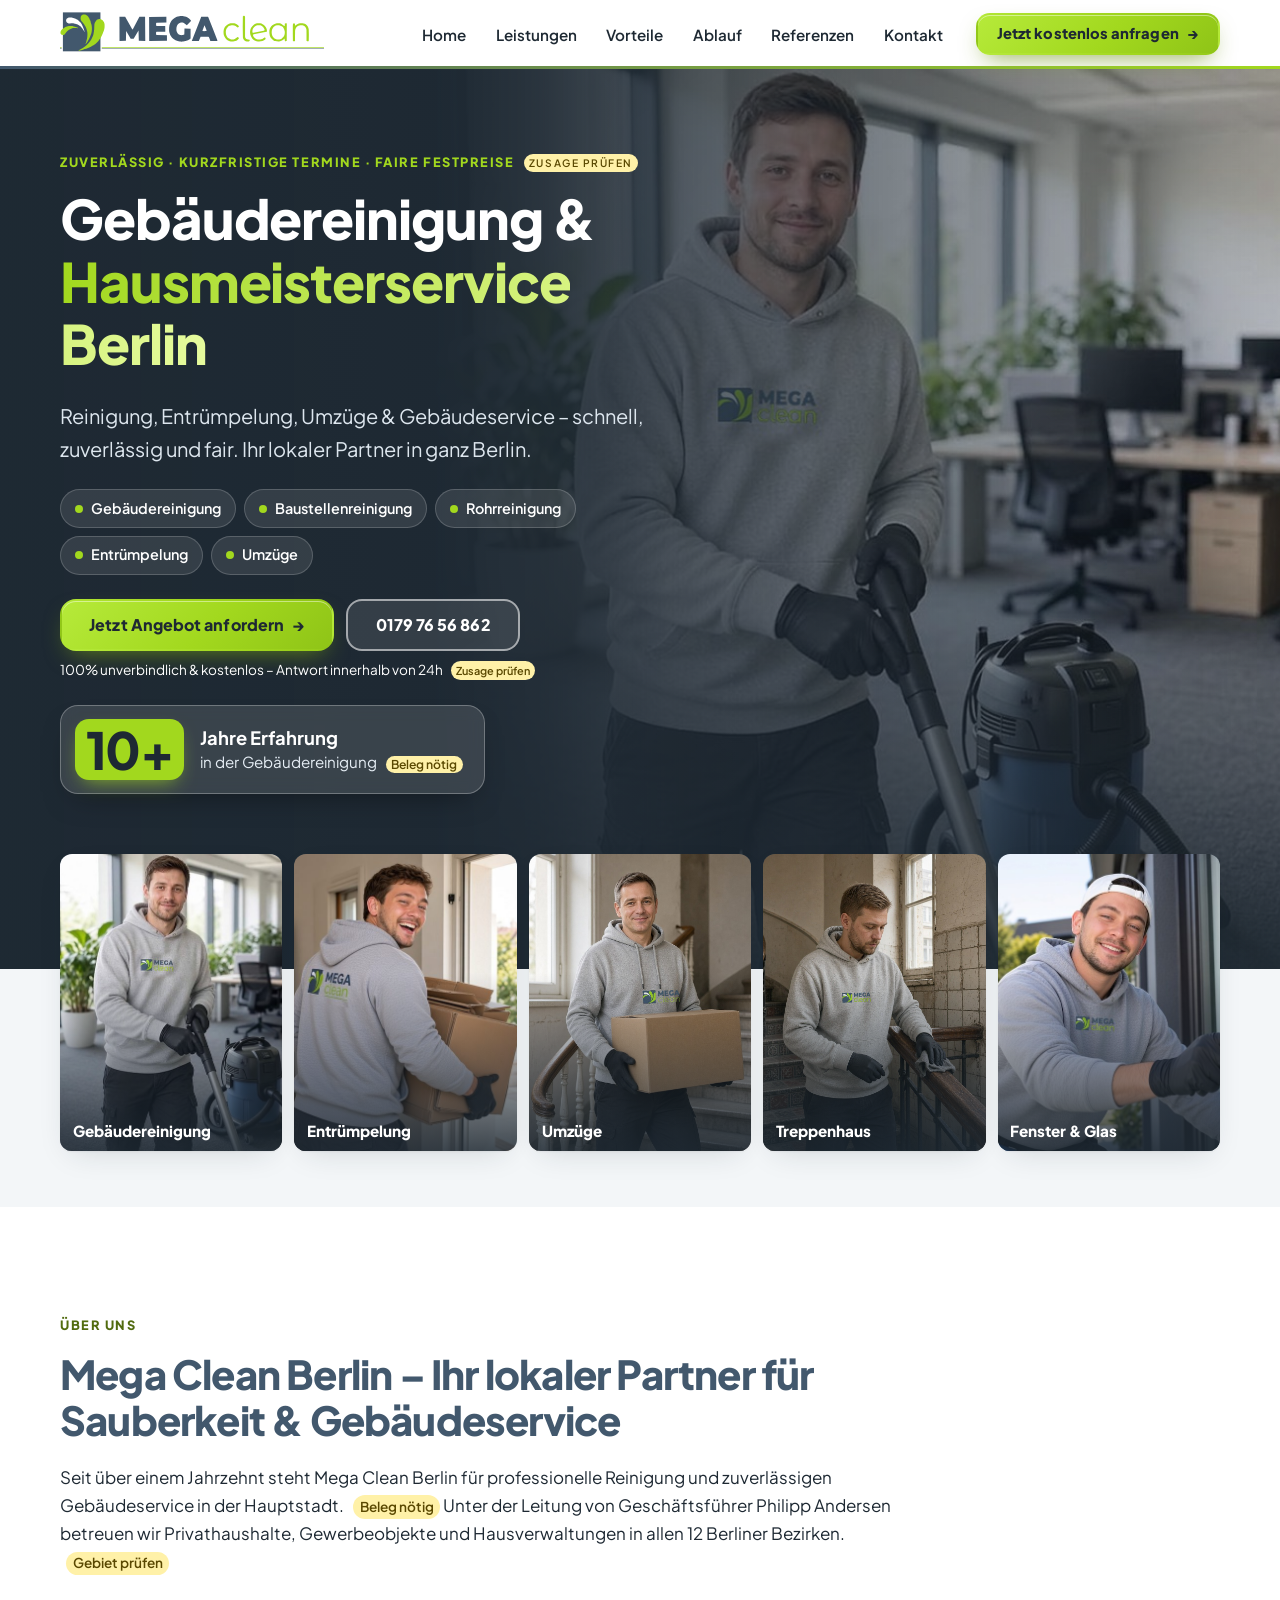
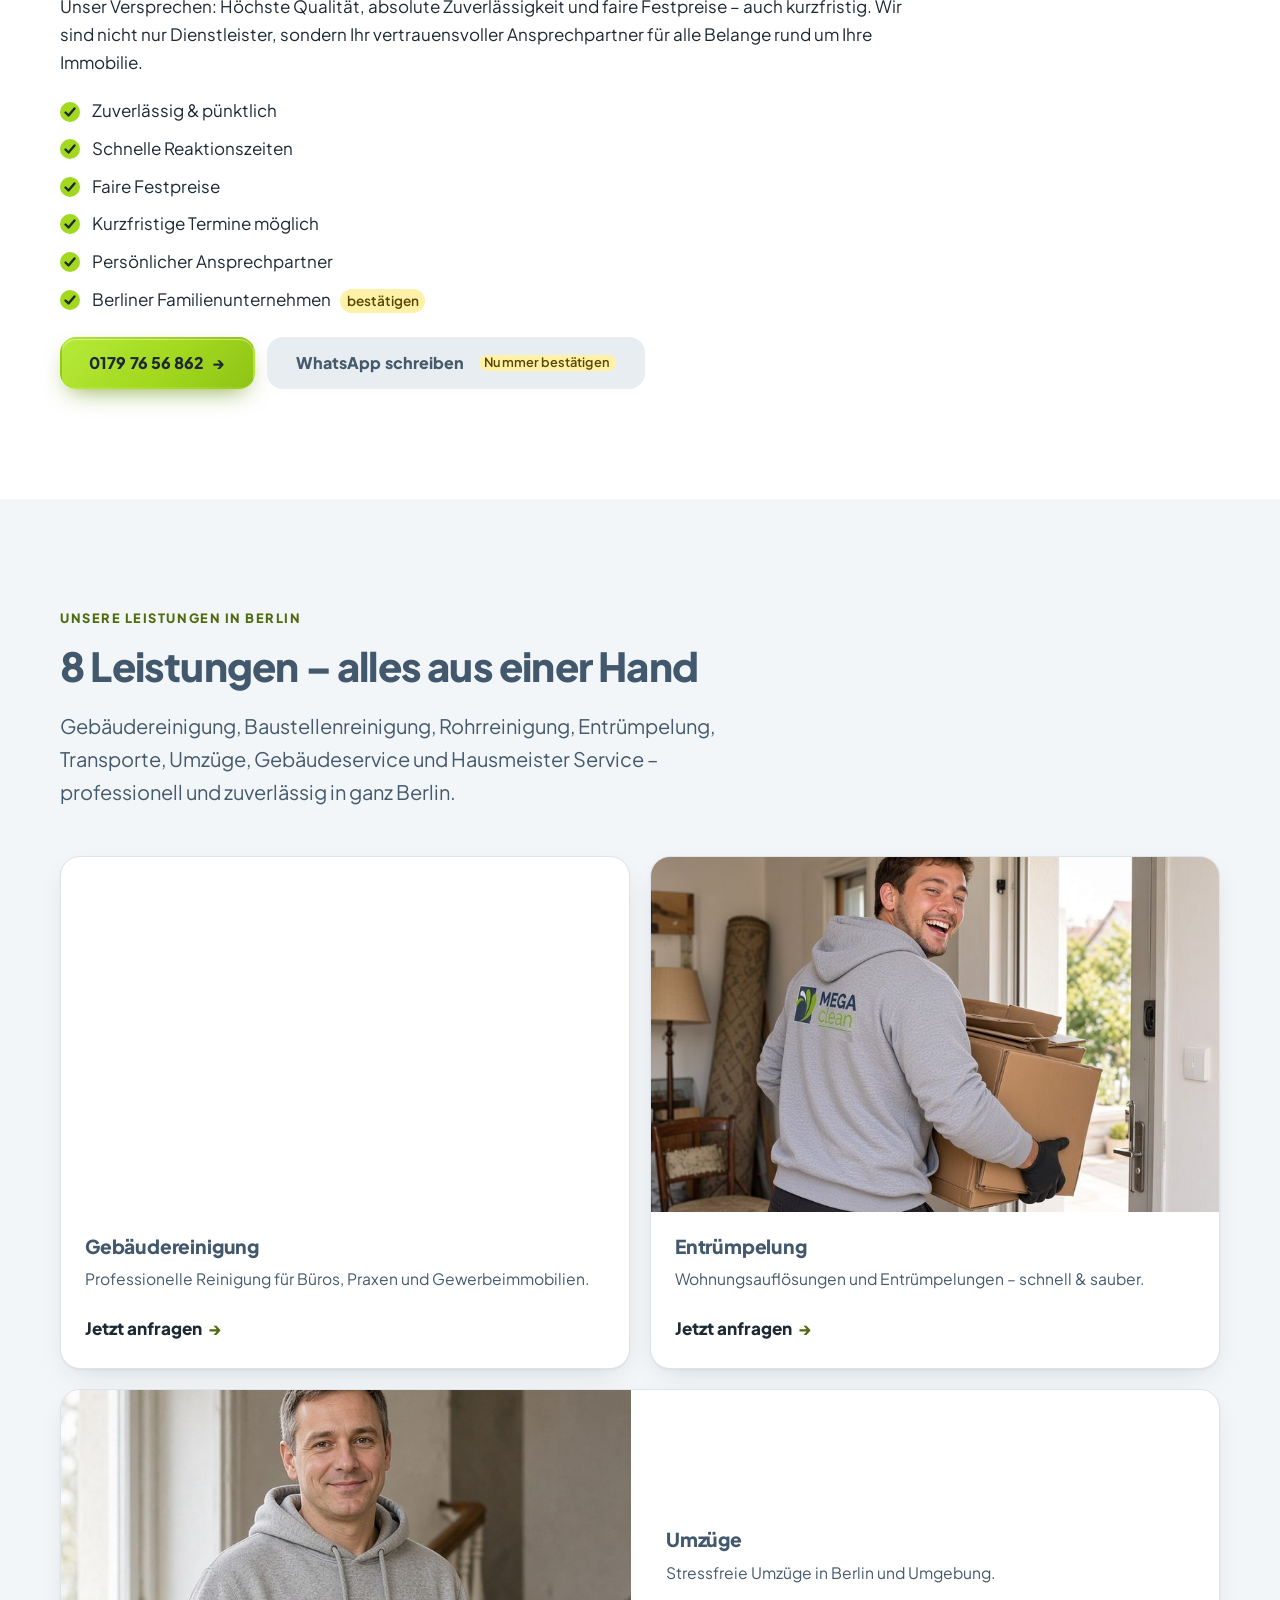
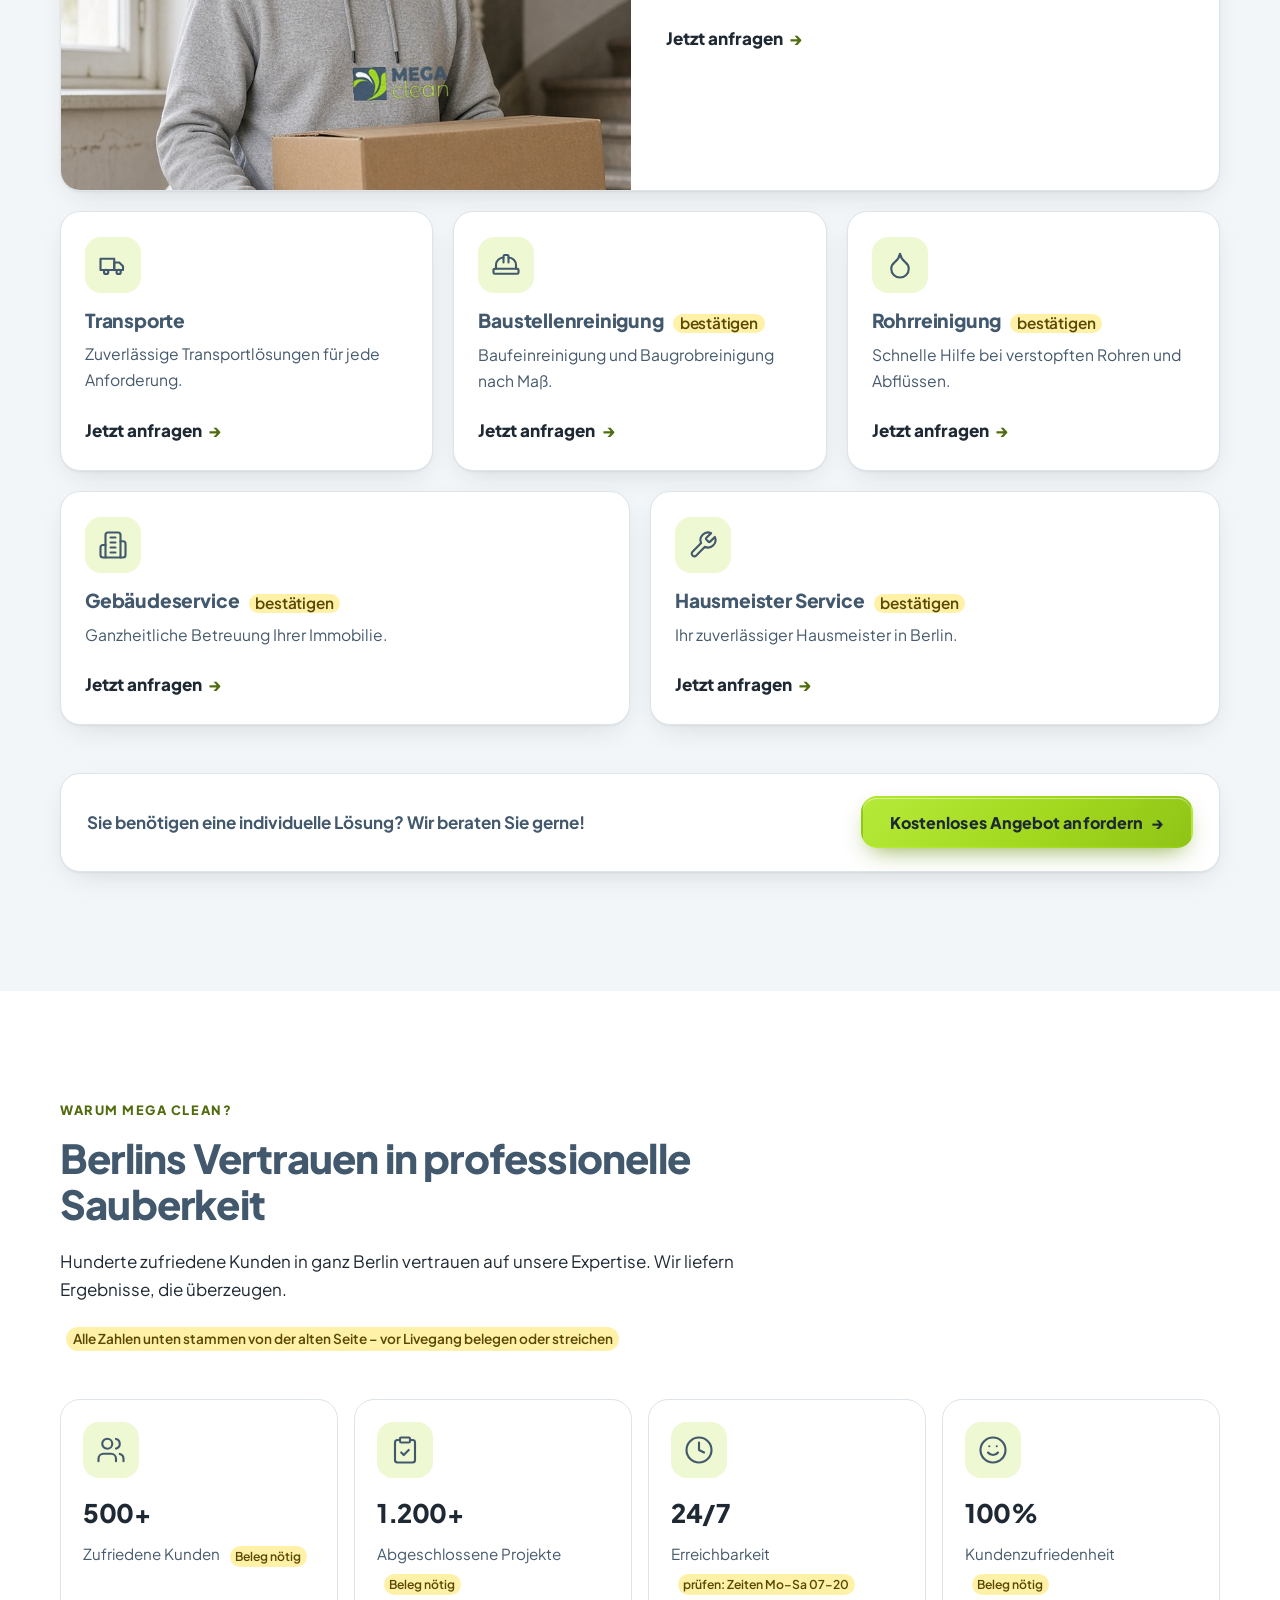
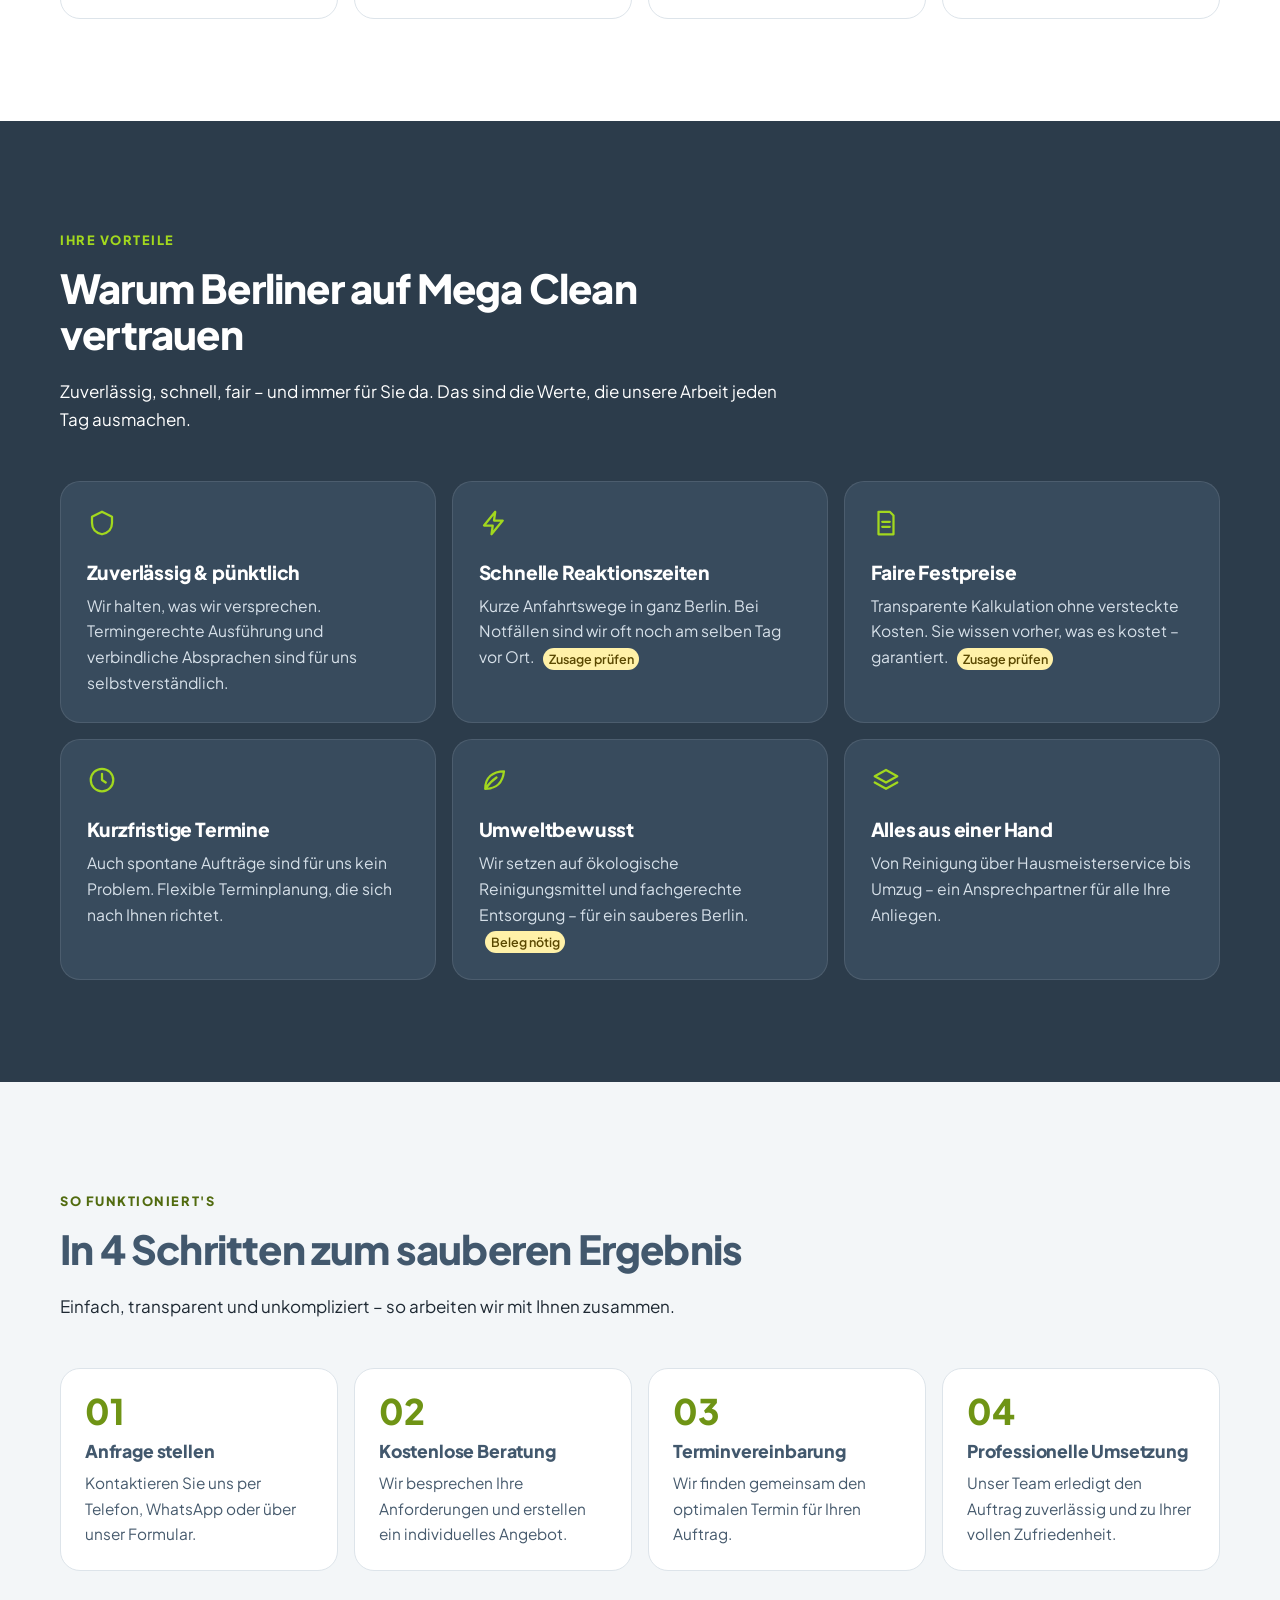
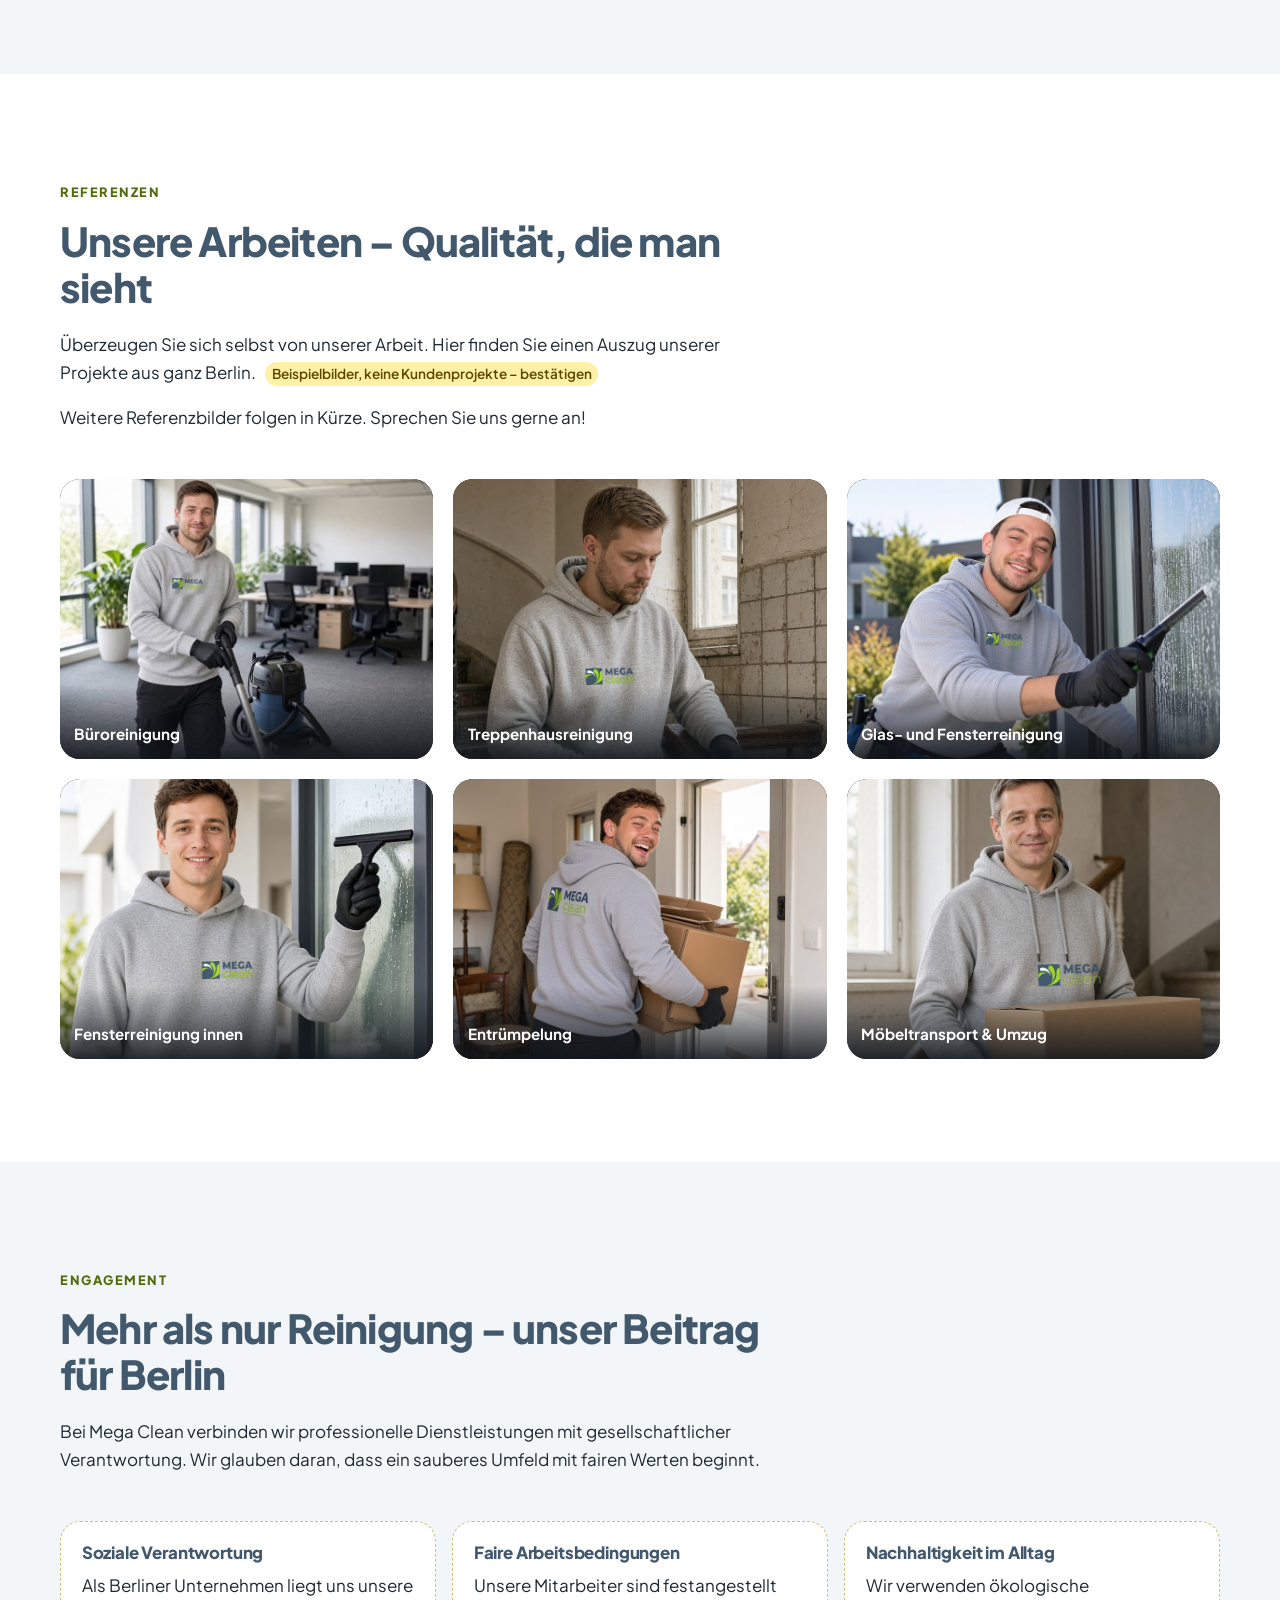
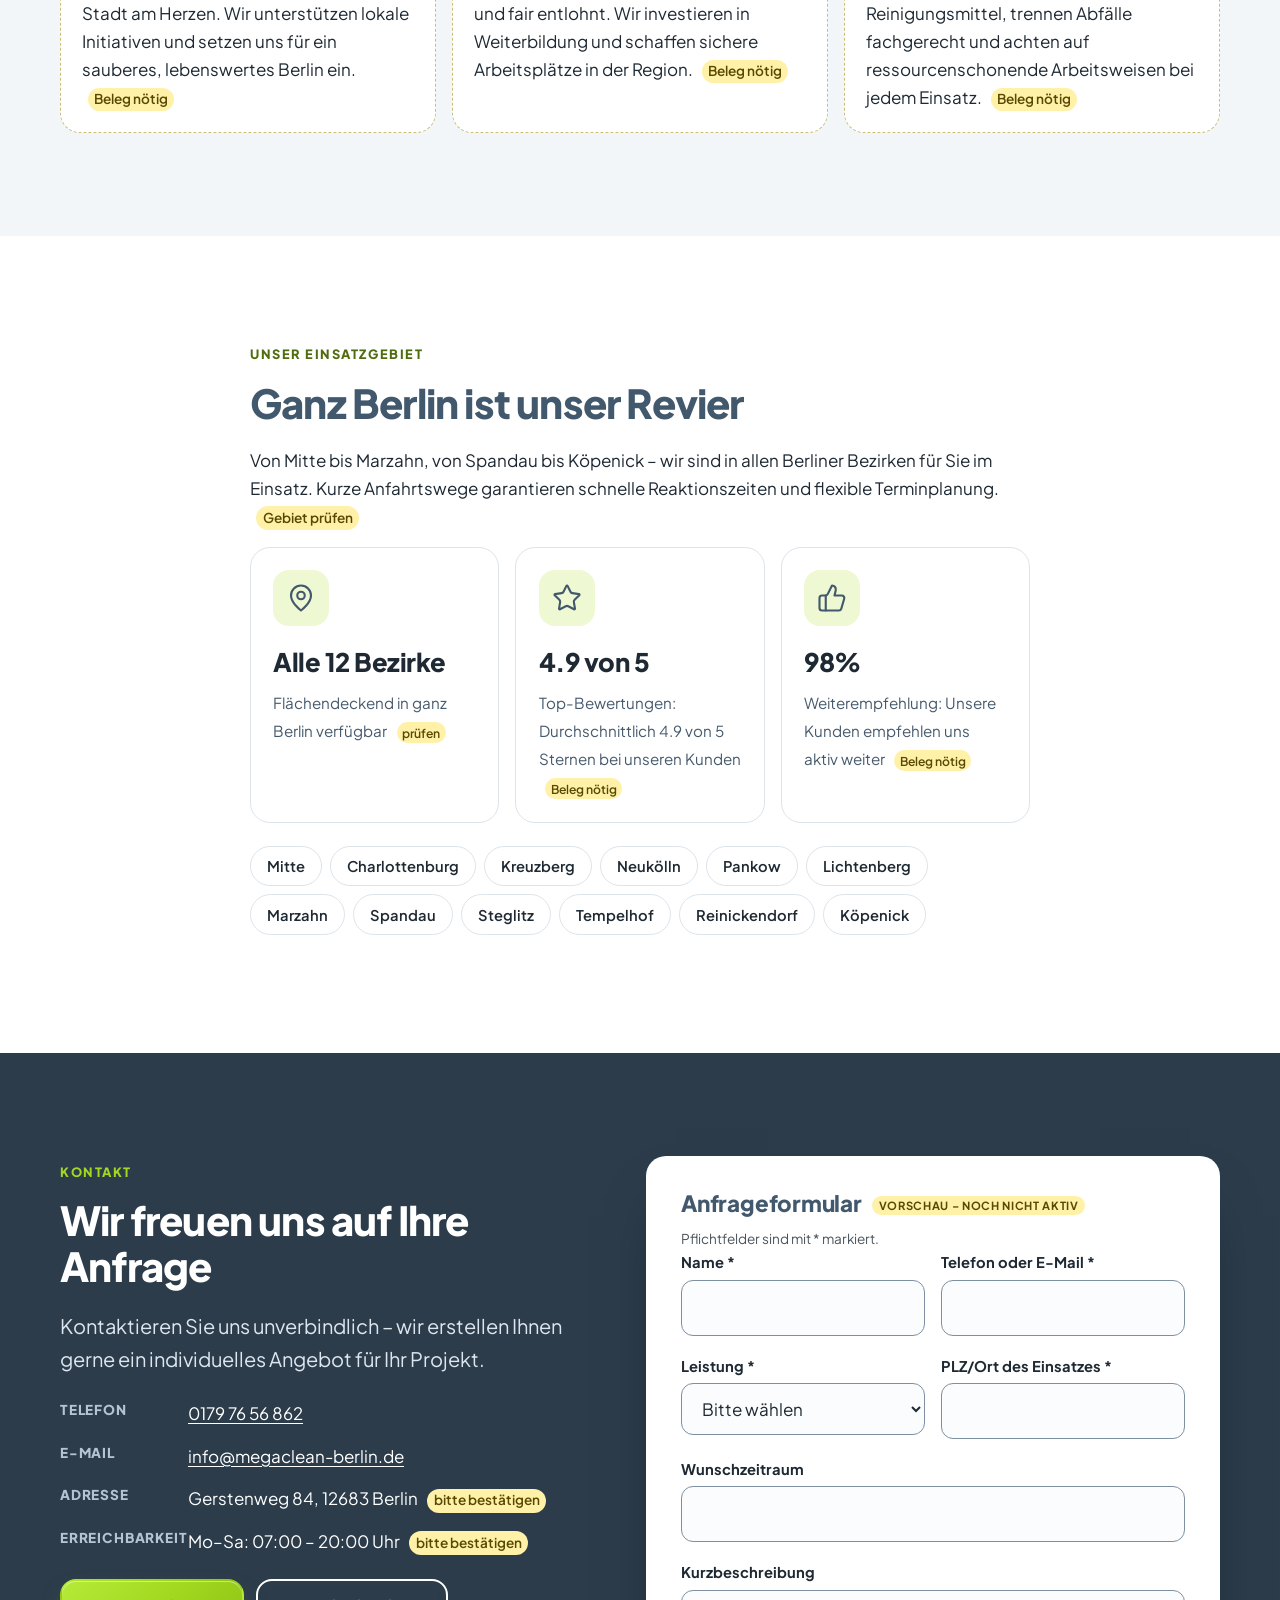
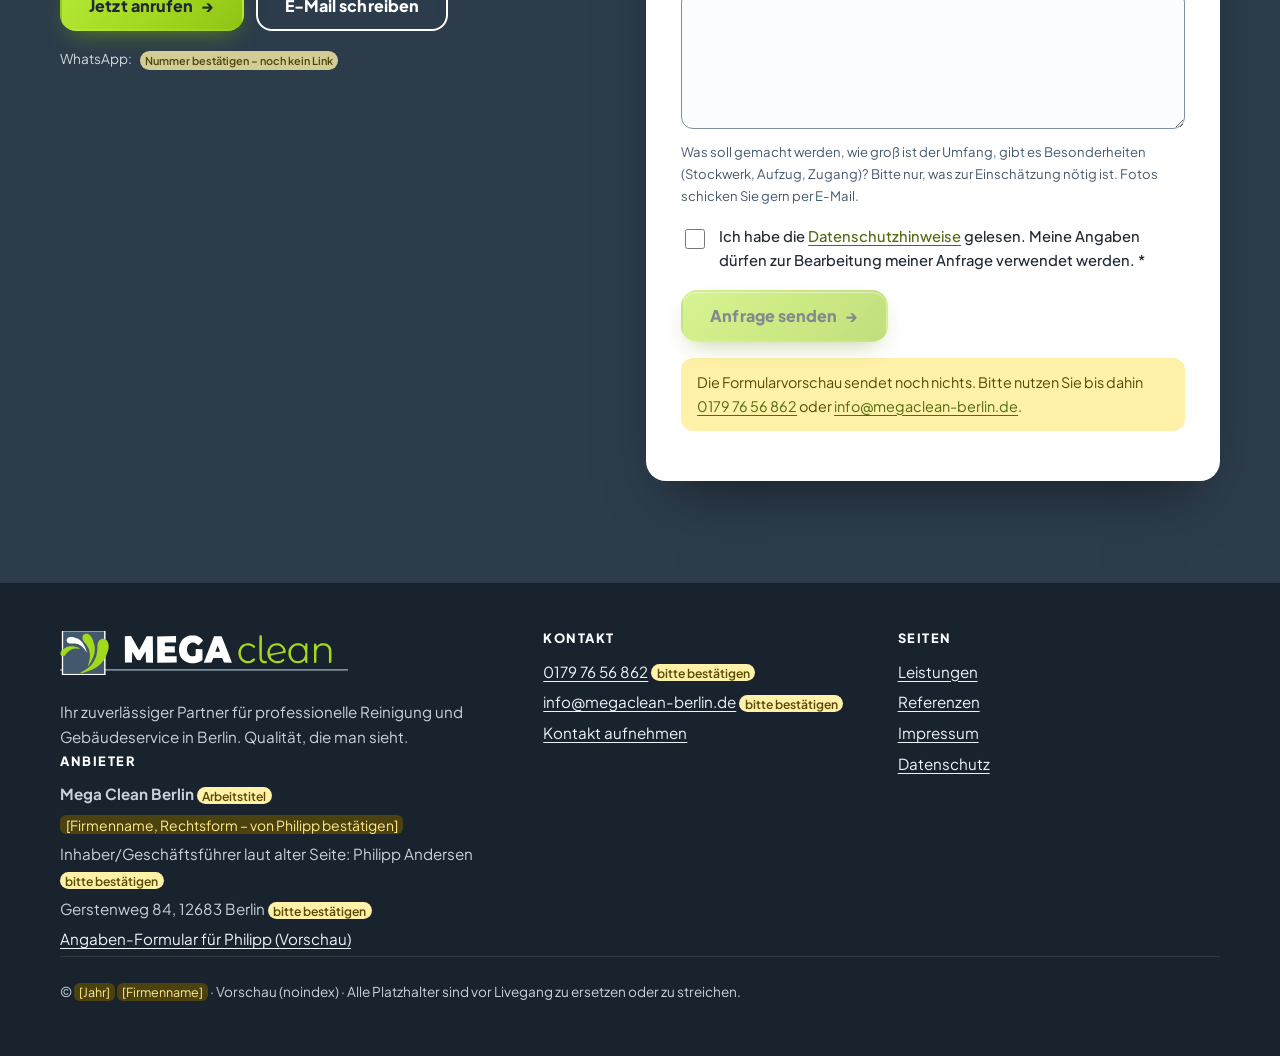
==== commit 81145753: "MegaClean: Header mit Büro-Staubsauger-Bild als Hintergrund, neues Marvin-Fensterbild (Gesicht und K" ====
--- a/v4/index.html
+++ b/v4/index.html
@@ -71,7 +71,7 @@
 <main id="inhalt">
 
 <section class="hero" id="start" aria-labelledby="h-hero">
-  <div class="hero__bg" aria-hidden="true"><img src="img/team-hero-1280.jpg" srcset="img/team-hero-800.jpg 800w, img/team-hero-1280.jpg 1280w, img/team-hero-1920.jpg 1920w" sizes="100vw" width="1920" height="1080" alt="" decoding="async"></div>
+  <div class="hero__bg" aria-hidden="true"><img src="img/buero-saugen-1152.jpg" srcset="img/buero-saugen-800.jpg 800w, img/buero-saugen-1152.jpg 1152w, img/buero-saugen-1536.jpg 1536w" sizes="70vw" width="1536" height="1152" alt="" decoding="async"></div>
   <div class="wrap">
     <div class="hero__text">
       <p class="eyebrow">Zuverlässig · Kurzfristige Termine · Faire Festpreise <span class="bestaetigen beleg">Zusage prüfen</span></p>
@@ -93,8 +93,8 @@
     <li><a href="#gebaeudereinigung"><img src="img/buero-saugen-800.jpg" width="800" height="600" alt="" decoding="async" style="object-position:22% 30%"><span>Gebäudereinigung</span></a></li>
     <li><a href="#entruempelung"><img src="img/entruempelung-wohnung-800.jpg" width="1152" height="864" alt="" decoding="async" style="object-position:50% 40%"><span>Entrümpelung</span></a></li>
     <li><a href="#umzuege"><img src="img/umzug-moebeltransport-800.jpg" width="864" height="1152" alt="" decoding="async" style="object-position:50% 20%"><span>Umzüge</span></a></li>
-    <li><a href="#referenzen"><img src="img/treppenhaus-neu-800.jpg" width="864" height="1152" alt="" decoding="async" style="object-position:45% 20%"><span>Treppenhaus</span></a></li>
-    <li><a href="#referenzen"><img src="img/fensterreinigung-marvin-800.jpg" width="1024" height="683" alt="Mitarbeiter von Mega Clean in grauem Pullover mit Logo reinigt mit einem Abzieher eine Fensterfront; im Hintergrund ein Firmenwagen." decoding="async" style="object-position:42% 30%"><span>Fenster &amp; Glas</span></a></li>
+    <li><a href="#referenzen"><img src="img/treppenhaus-real-864.jpg" width="864" height="1152" alt="" decoding="async" style="object-position:40% 20%"><span>Treppenhaus</span></a></li>
+    <li><a href="#referenzen"><img src="img/marvin-fenster-800.jpg" width="800" height="600" alt="Mitarbeiter von Mega Clean in grauem Pullover mit Logo reinigt mit einem Abzieher eine Fensterfront; im Hintergrund ein Firmenwagen." decoding="async" style="object-position:40% 3%"><span>Fenster &amp; Glas</span></a></li>
   </div></div>
 </nav>
 
@@ -187,8 +187,8 @@
     </div>
     <ul class="galerie">
       <li><img src="img/buero-saugen-800.jpg" srcset="img/buero-saugen-800.jpg 800w, img/buero-saugen-1152.jpg 1152w" sizes="(min-width:760px) 40vw, 92vw" width="800" height="600" alt="Mitarbeiter von Mega Clean in grauem Pullover mit Logo saugt mit einem Staubsauger den Teppichboden in einem hellen Großraumbüro." loading="lazy" decoding="async" style="object-position:22% 30%"><span>Büroreinigung</span></li>
-      <li><img src="img/treppenhaus-neu-800.jpg" srcset="img/treppenhaus-neu-800.jpg 800w, img/treppenhaus-neu-864.jpg 864w" sizes="(min-width:760px) 40vw, 92vw" width="864" height="1152" alt="Mitarbeiter von Mega Clean in grauem Pullover mit Logo reinigt mit einem Tuch den Handlauf eines Treppenhauses." loading="lazy" decoding="async" style="object-position:45% 20%"><span>Treppenhausreinigung</span></li>
-      <li><img src="img/fensterreinigung-marvin-800.jpg" srcset="img/fensterreinigung-marvin-800.jpg 800w, img/fensterreinigung-marvin-1024.jpg 1024w" sizes="(min-width:760px) 40vw, 92vw" width="1024" height="683" alt="Mitarbeiter von Mega Clean in grauem Pullover mit Logo reinigt mit einem Abzieher eine Fensterfront; im Hintergrund ein Firmenwagen." loading="lazy" decoding="async" style="object-position:42% 30%"><span>Glas- und Fensterreinigung</span></li>
+      <li><img src="img/treppenhaus-real-864.jpg" srcset="img/treppenhaus-real-864.jpg 864w, img/treppenhaus-real-1152.jpg 1152w" sizes="(min-width:760px) 40vw, 92vw" width="864" height="1152" alt="Mitarbeiter von Mega Clean in grauem Pullover mit Logo poliert mit einem Tuch den Holzhandlauf in einem Berliner Altbau-Treppenhaus." loading="lazy" decoding="async" style="object-position:40% 20%"><span>Treppenhausreinigung</span></li>
+      <li><img src="img/marvin-fenster-800.jpg" srcset="img/marvin-fenster-800.jpg 800w, img/marvin-fenster-1152.jpg 1152w" sizes="(min-width:760px) 40vw, 92vw" width="800" height="600" alt="Mitarbeiter von Mega Clean in grauem Pullover mit Logo reinigt mit einem Abzieher eine Fensterfront; im Hintergrund ein Firmenwagen." loading="lazy" decoding="async" style="object-position:40% 20%"><span>Glas- und Fensterreinigung</span></li>
       <li><img src="img/team-fenster-864.jpg" srcset="img/team-fenster-864.jpg 864w, img/team-fenster-1152.jpg 1152w" sizes="(min-width:760px) 40vw, 92vw" width="864" height="1152" alt="Lächelnder Mitarbeiter in grauem Pullover mit Logo hält einen Fensterabzieher an eine nasse Scheibe." loading="lazy" decoding="async" style="object-position:50% 25%"><span>Fensterreinigung innen</span></li>
       <li><img src="img/entruempelung-wohnung-800.jpg" srcset="img/entruempelung-wohnung-800.jpg 800w, img/entruempelung-wohnung-1152.jpg 1152w" sizes="(min-width:760px) 40vw, 92vw" width="1152" height="864" alt="Lachender Mann in grauem Pullover mit Logo trägt Kartons durch einen Wohnungsflur." loading="lazy" decoding="async" style="object-position:50% 40%"><span>Entrümpelung</span></li>
       <li><img src="img/umzug-moebeltransport-800.jpg" srcset="img/umzug-moebeltransport-800.jpg 800w, img/umzug-moebeltransport-864.jpg 864w" sizes="(min-width:760px) 40vw, 92vw" width="864" height="1152" alt="Mitarbeiter von Mega Clean in grauem Pullover mit Logo trägt einen Umzugskarton durch ein Treppenhaus." loading="lazy" decoding="async" style="object-position:50% 20%"><span>Möbeltransport &amp; Umzug</span></li>
--- a/v4/style.css
+++ b/v4/style.css
@@ -390,3 +390,7 @@
 
 /* Smartphone: Foto als eigener Streifen */
 @media (max-width:899px){.hero{display:flex;flex-direction:column}.hero__bg{position:relative;inset:auto;z-index:0;aspect-ratio:4/3;width:100%;flex:none}.hero__bg img{object-position:66% 25%}.hero__bg::after{content:"";position:absolute;inset:auto 0 0 0;height:35%;background:linear-gradient(0deg,var(--ink),transparent)}.hero::before{display:none}.hero__text{padding-top:1.25rem}}
+
+/* Header: Bürobild mit Staubsauger als Hintergrund, Text liegt links darüber (v4.2) */
+@media (min-width:900px){.hero__bg img{width:66%;margin-left:auto;display:block;object-position:22% 30%;-webkit-mask-image:linear-gradient(90deg,transparent 0,#000 28%);mask-image:linear-gradient(90deg,transparent 0,#000 28%)}}
+@media (max-width:899px){.hero__bg img{width:100%;margin:0;-webkit-mask-image:none;mask-image:none;object-position:30% 30%}}
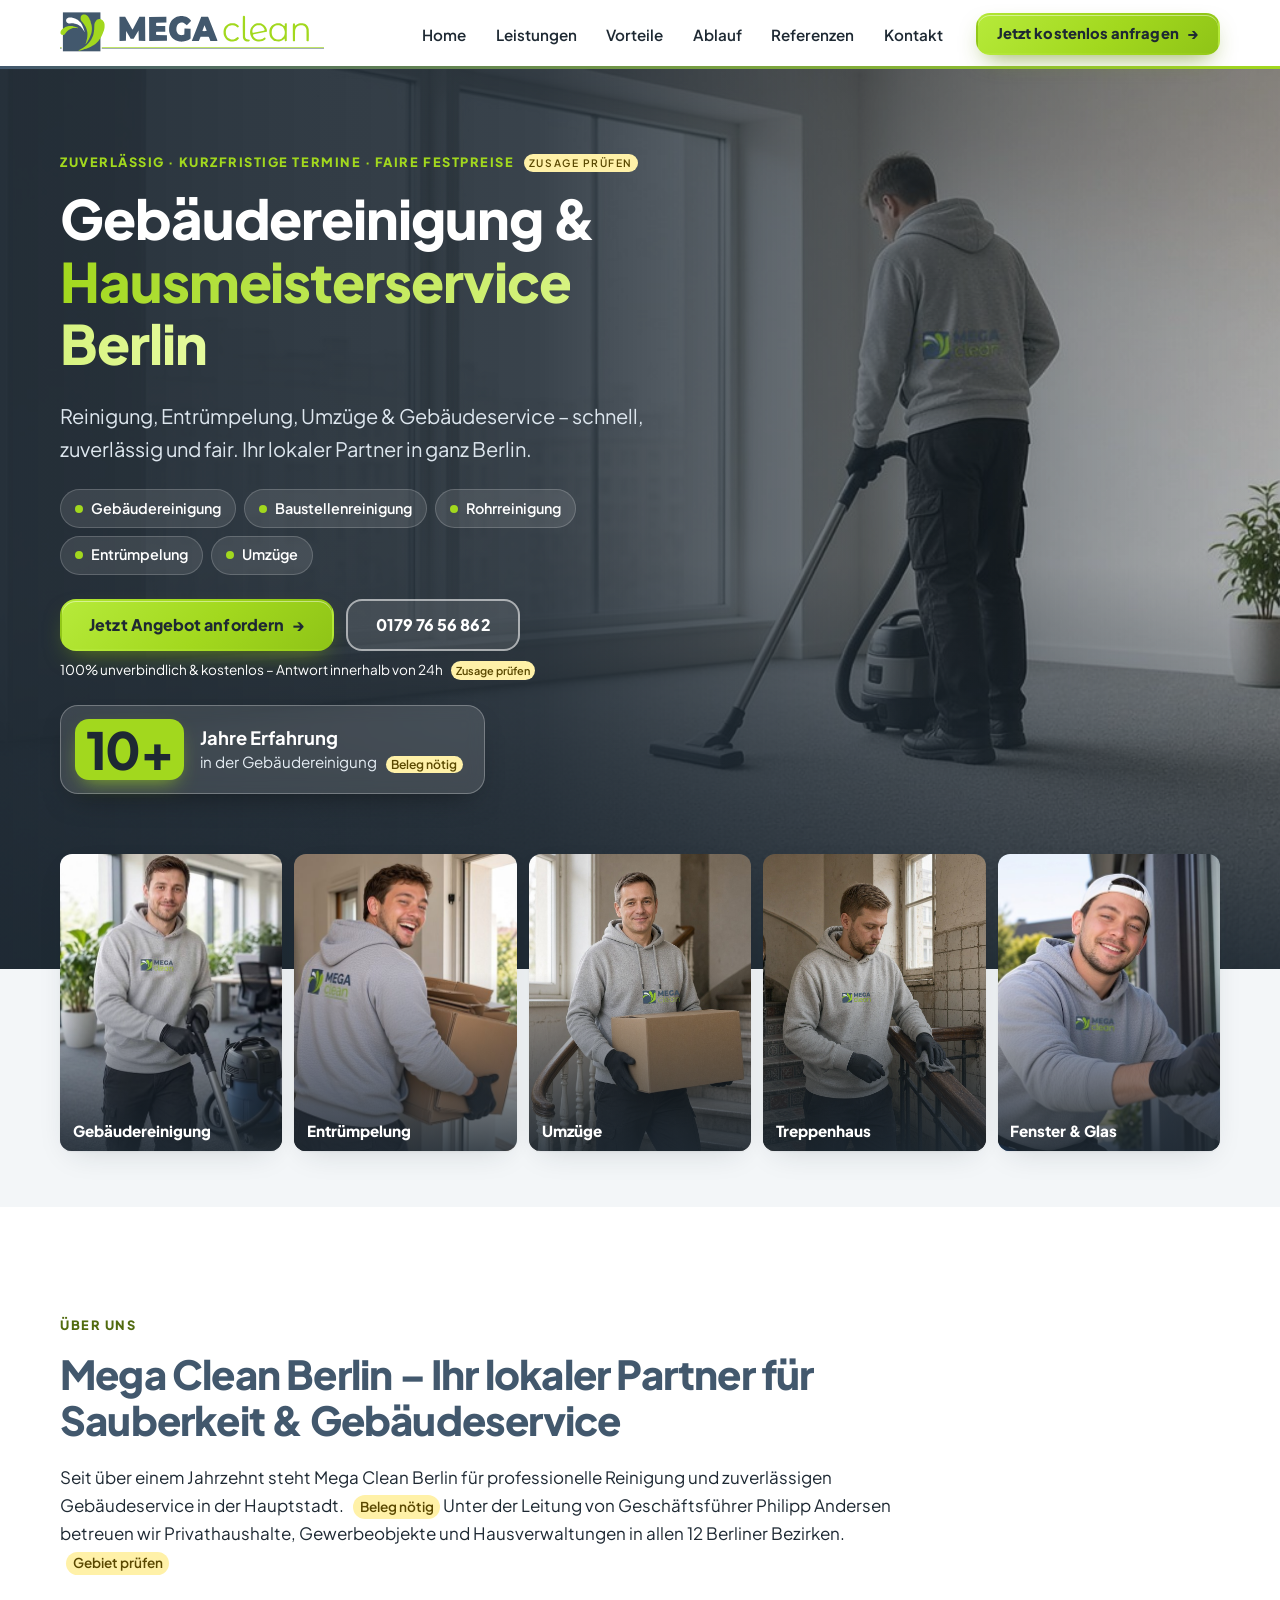
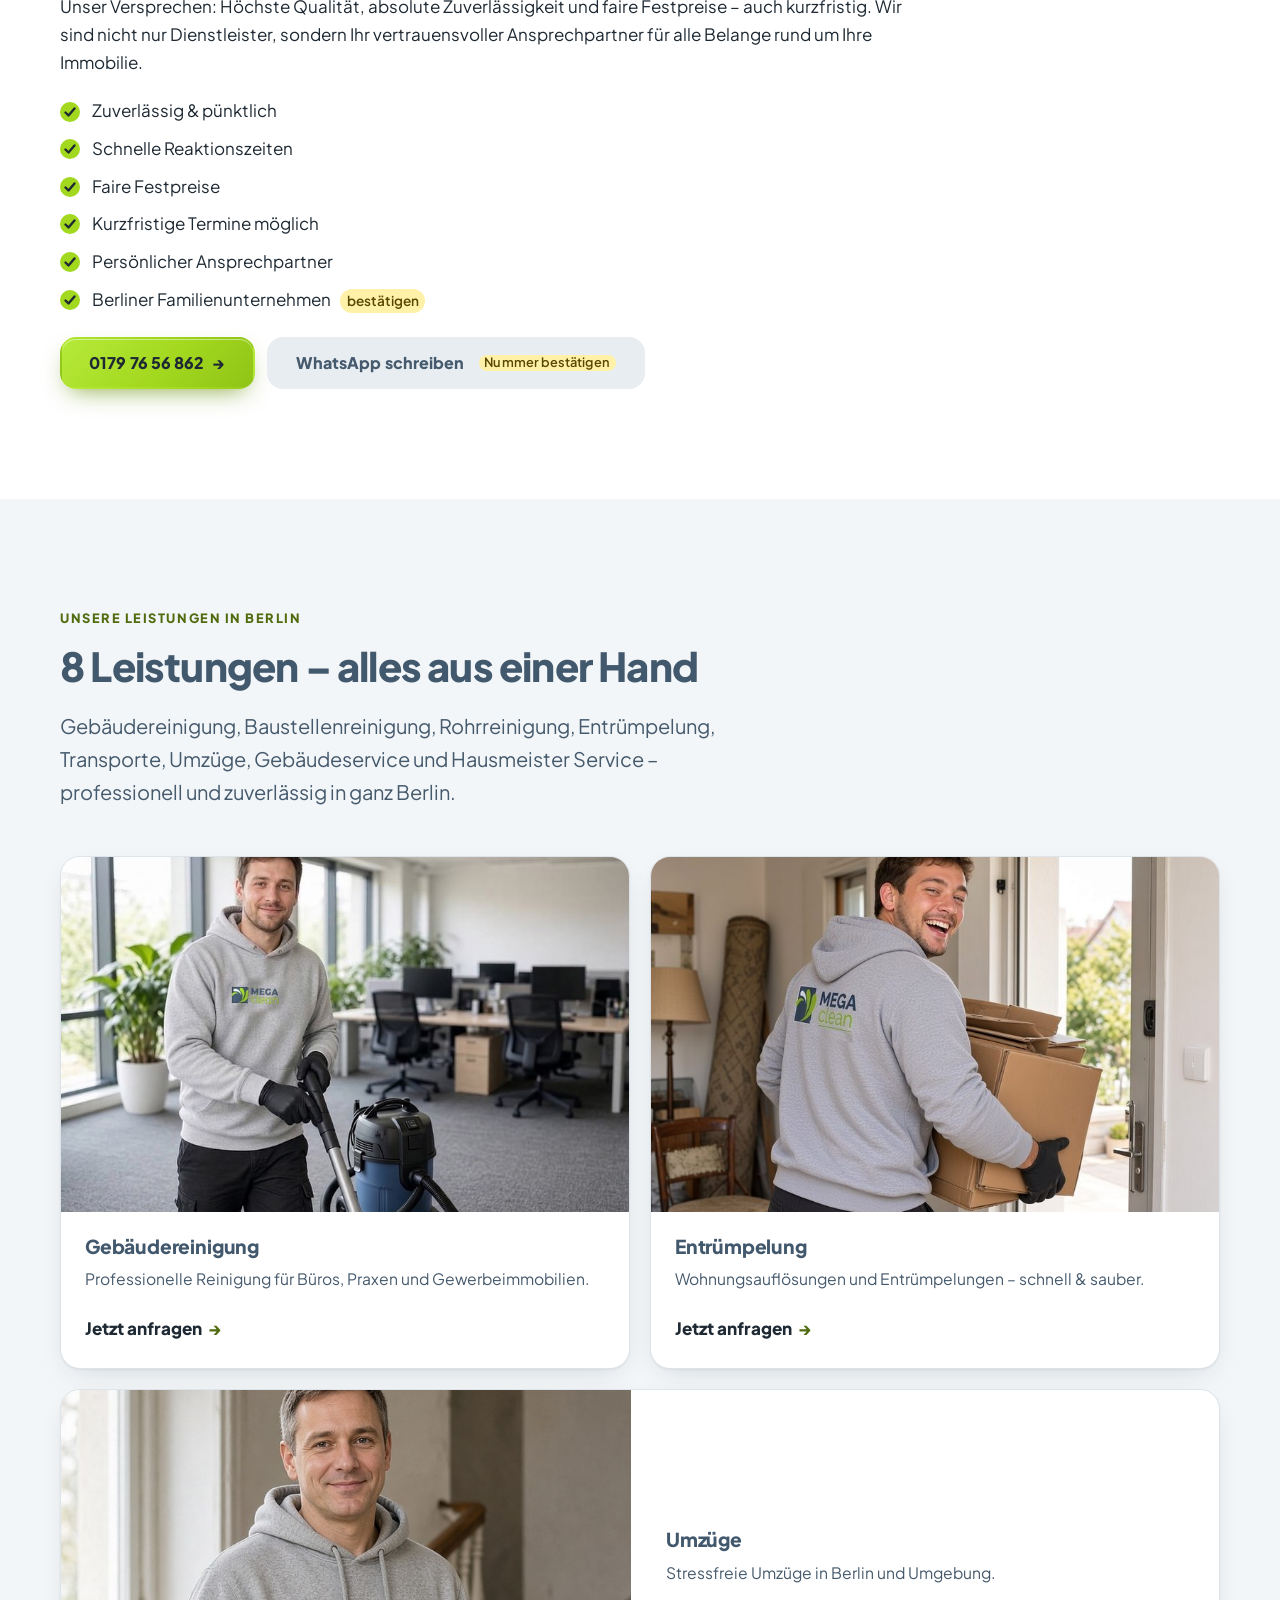
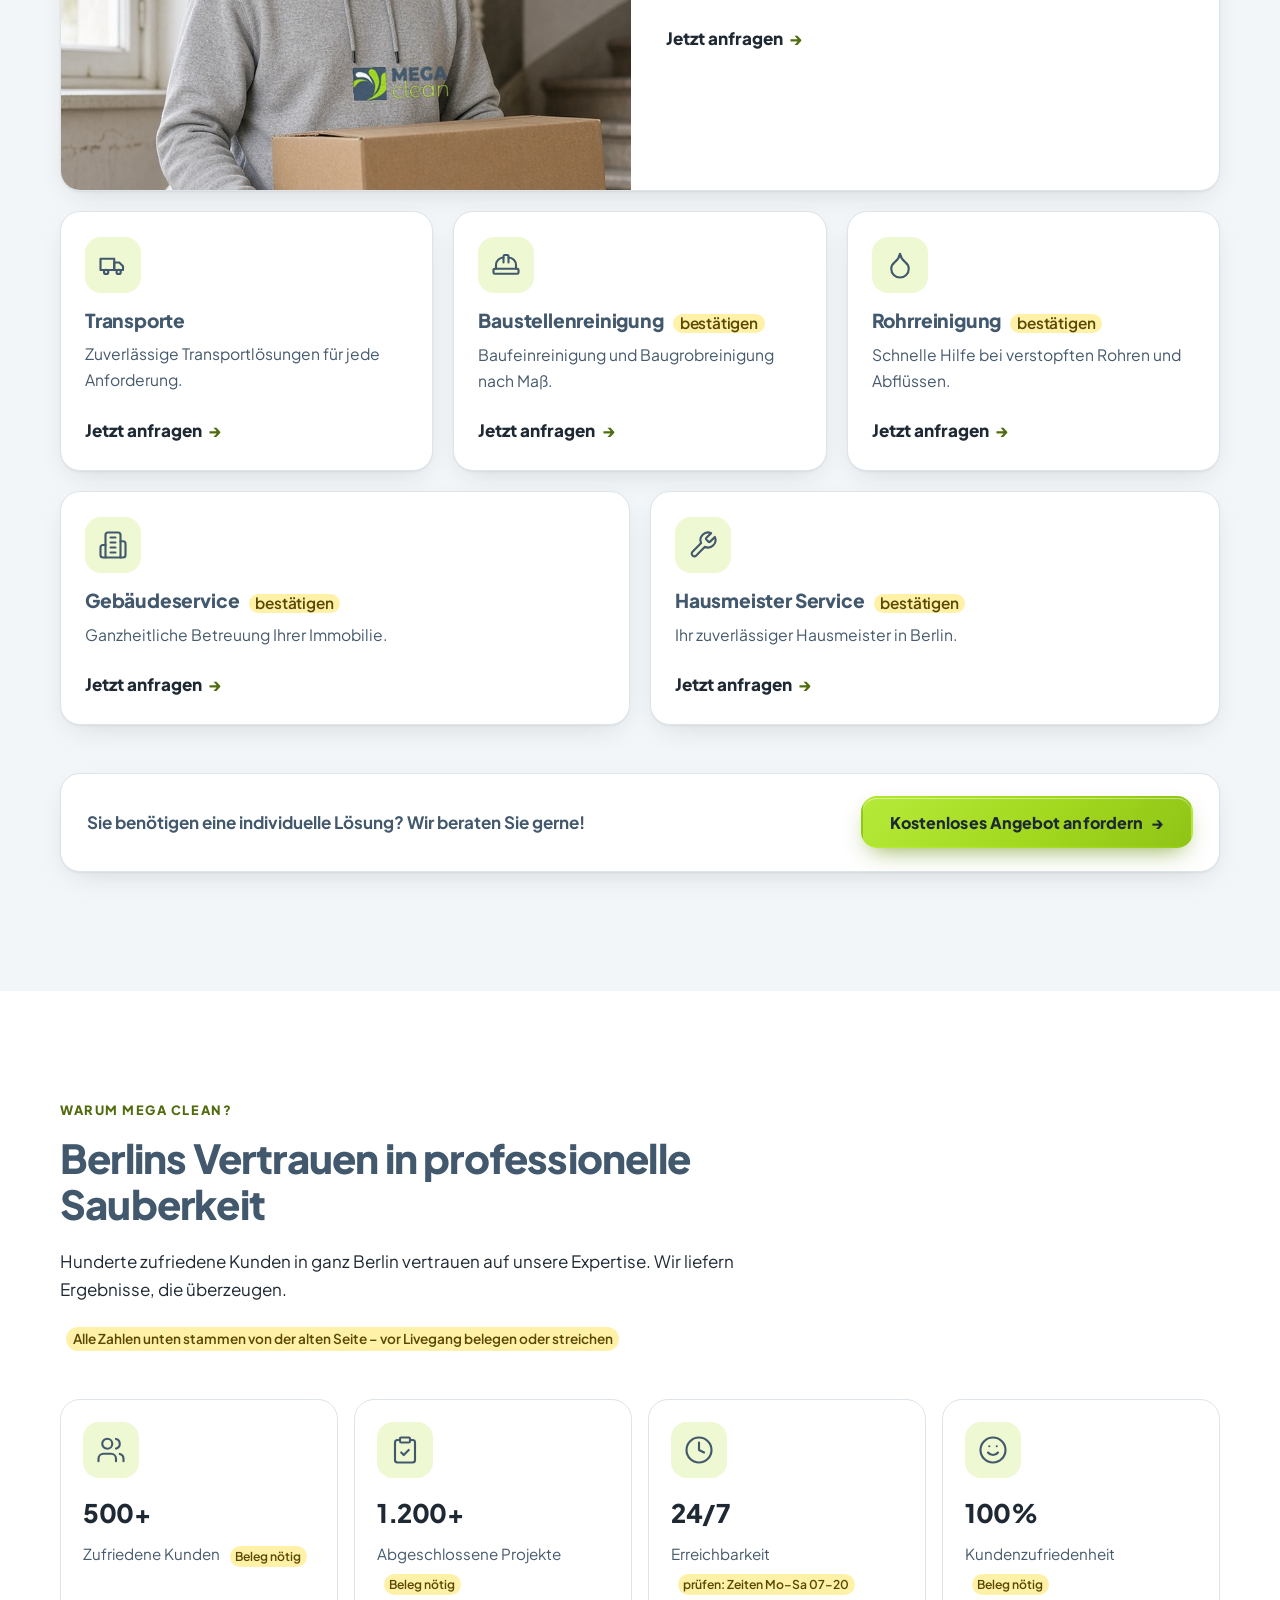
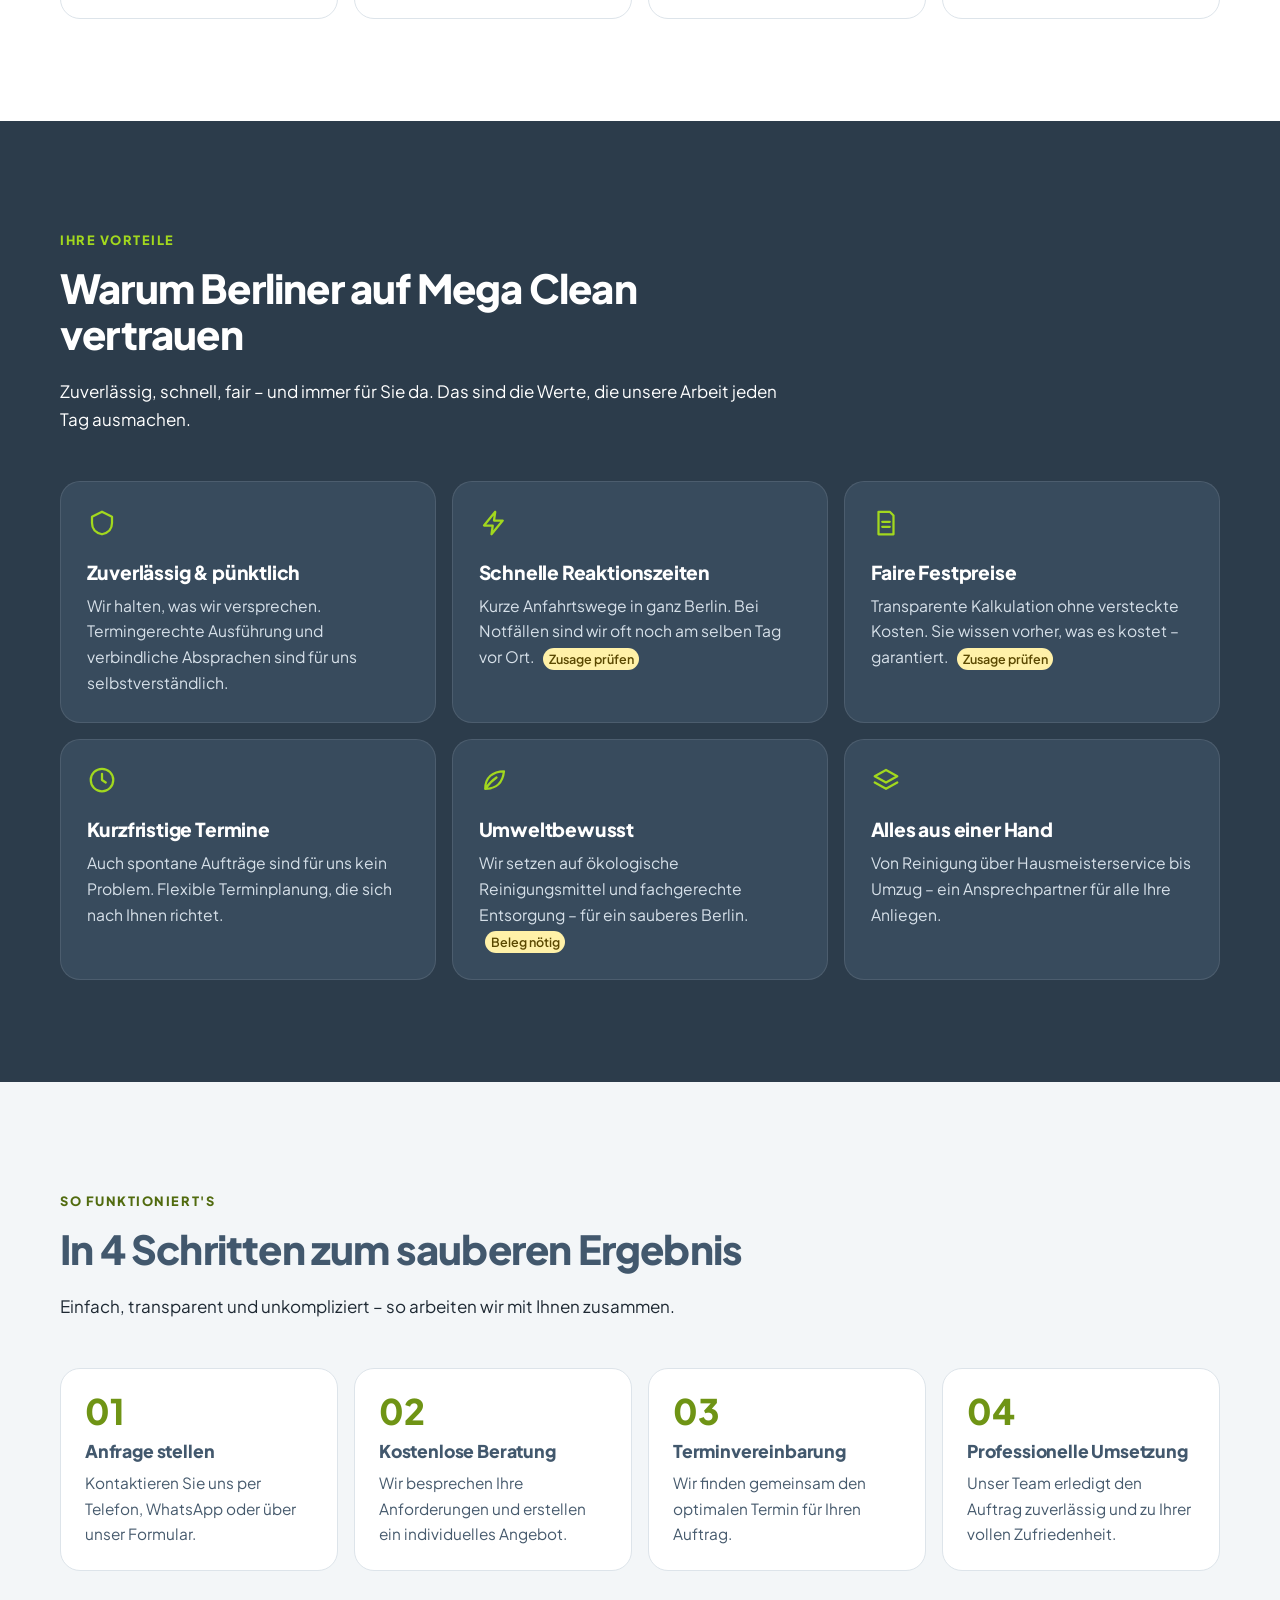
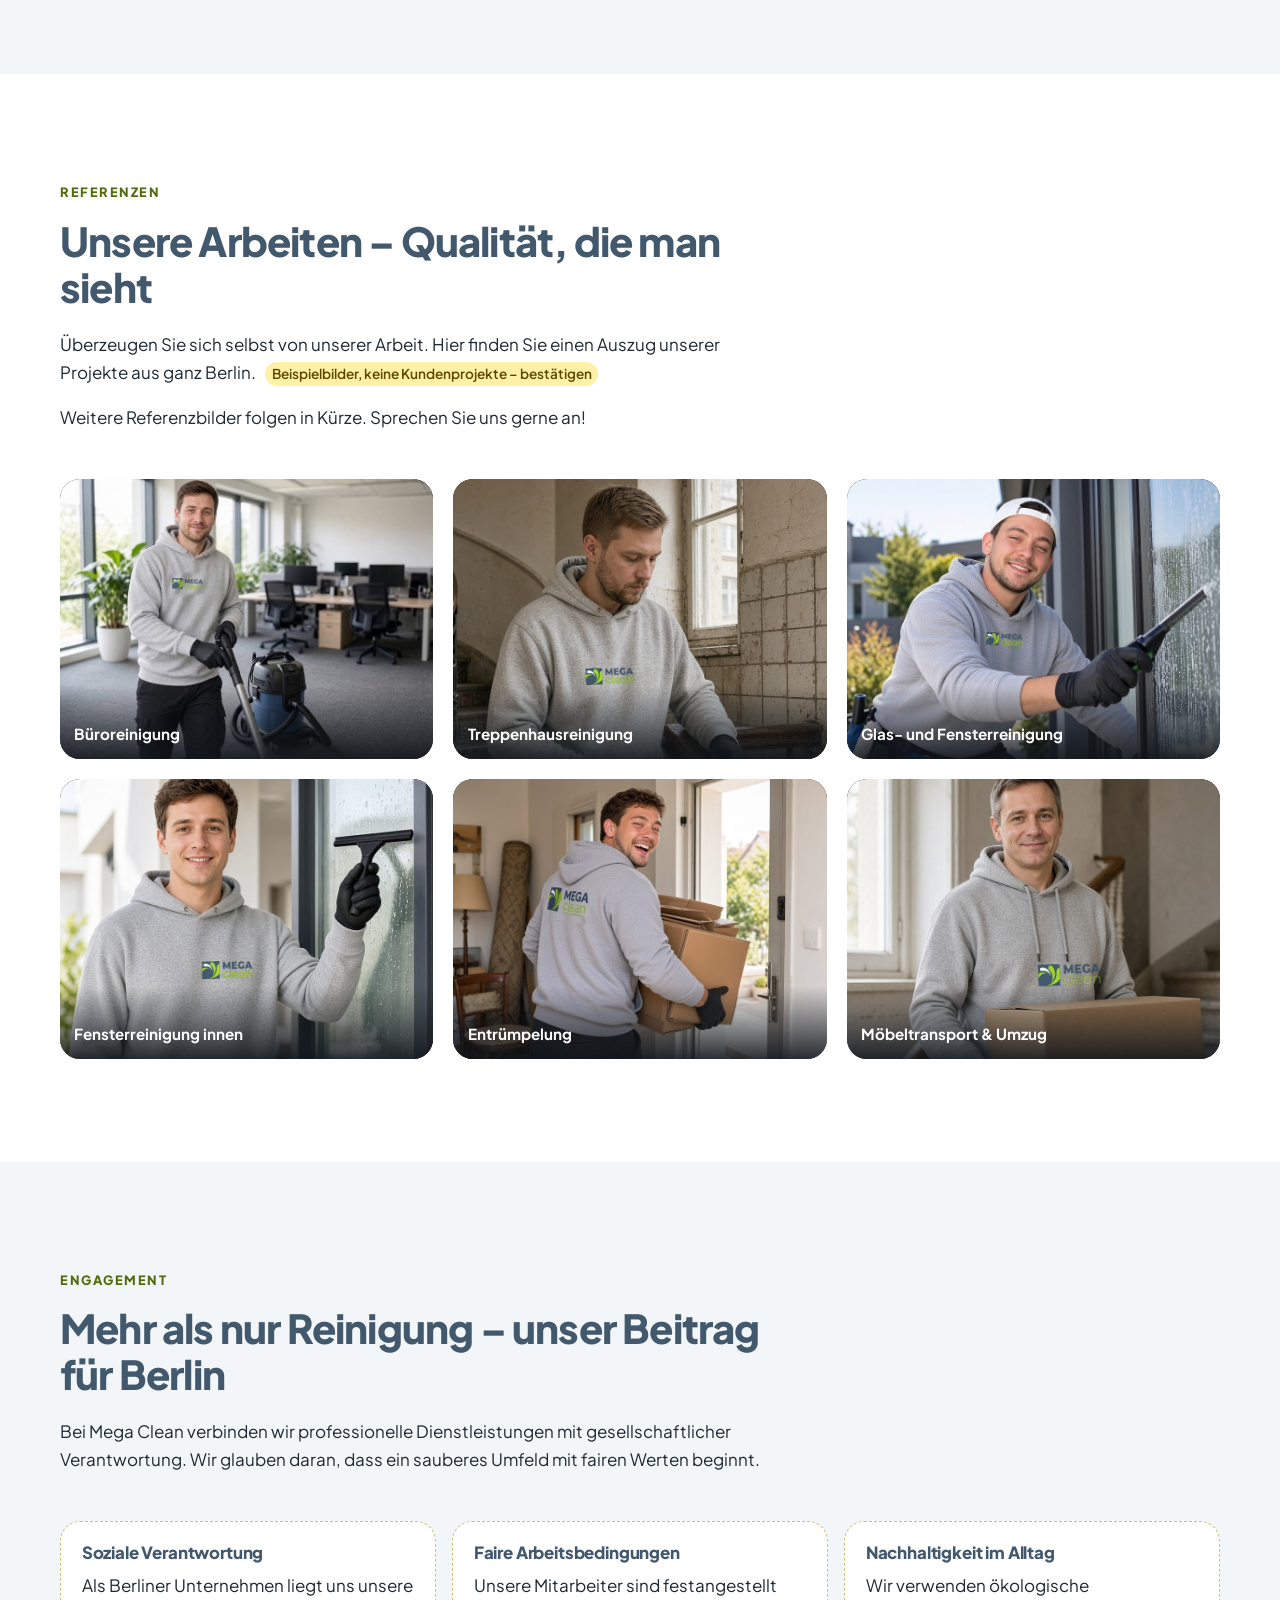
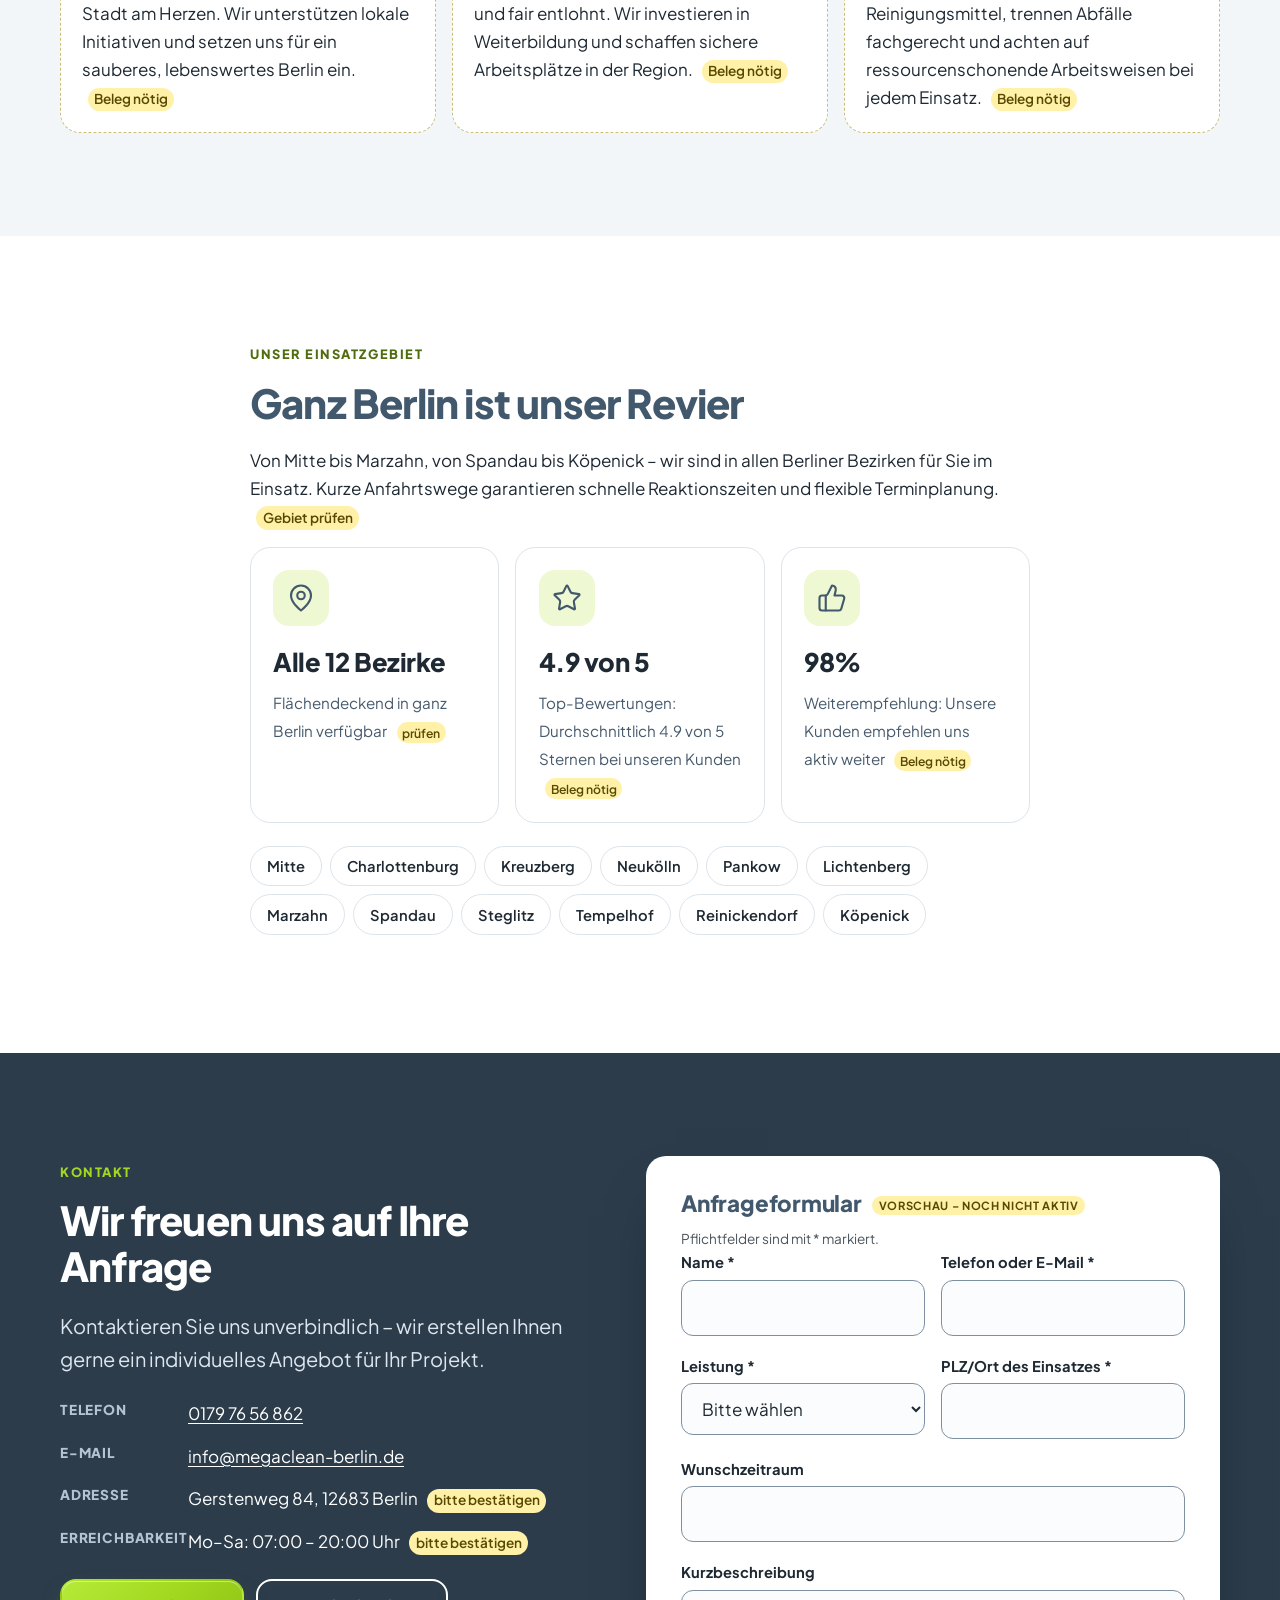
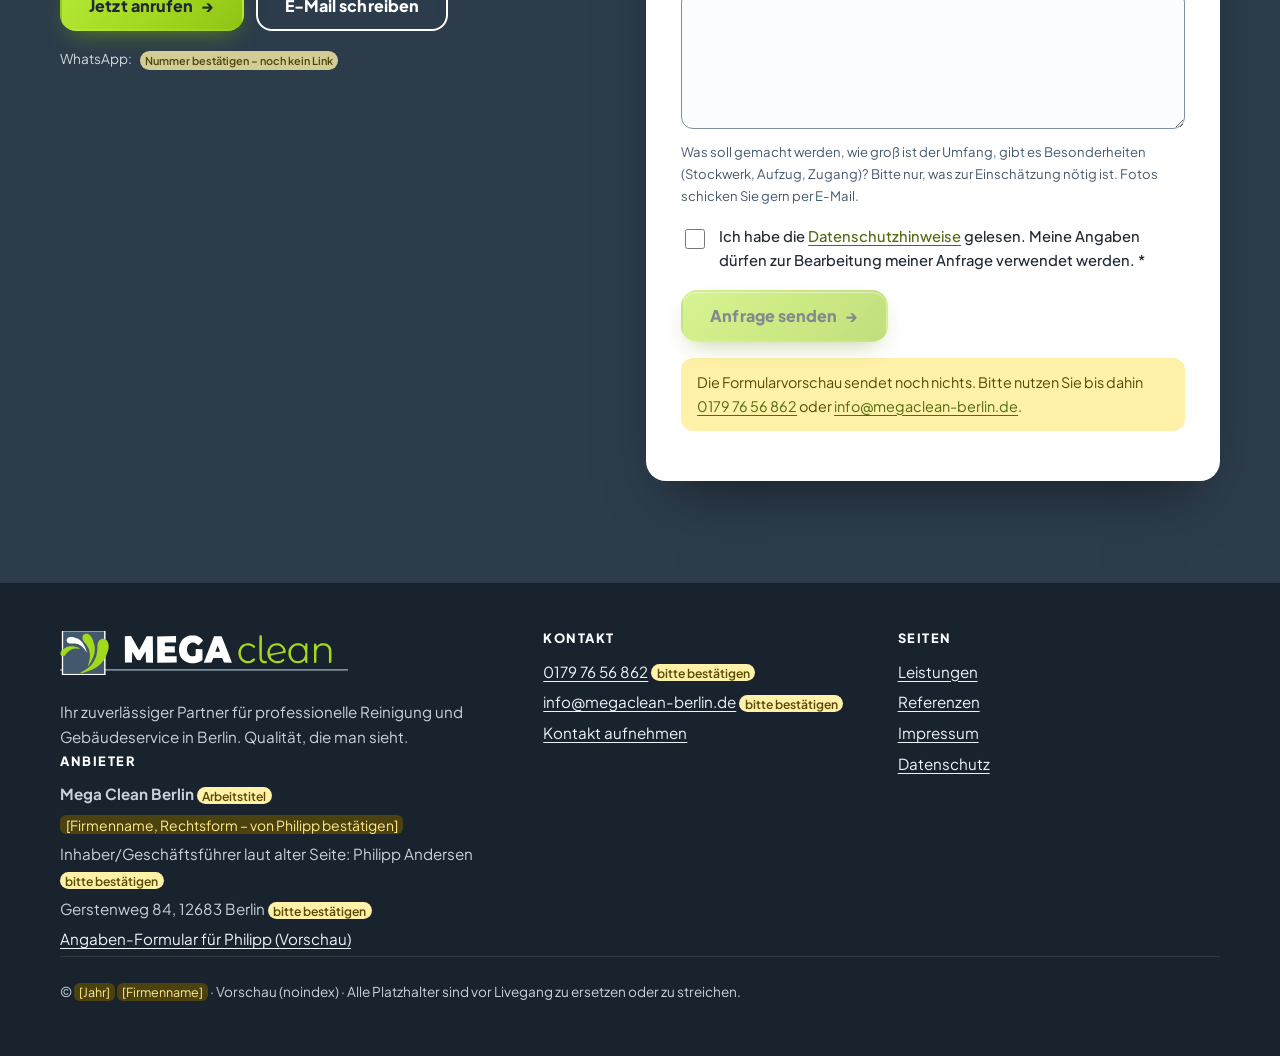
==== commit cb9f53a2: "MegaClean: neues ruhiges Header-Bild (Person von hinten, Staubsaugen), Text darüber" ====
--- a/v4/index.html
+++ b/v4/index.html
@@ -71,7 +71,7 @@
 <main id="inhalt">
 
 <section class="hero" id="start" aria-labelledby="h-hero">
-  <div class="hero__bg" aria-hidden="true"><img src="img/buero-saugen-1152.jpg" srcset="img/buero-saugen-800.jpg 800w, img/buero-saugen-1152.jpg 1152w, img/buero-saugen-1536.jpg 1536w" sizes="70vw" width="1536" height="1152" alt="" decoding="async"></div>
+  <div class="hero__bg" aria-hidden="true"><img src="img/header-neu-1280.jpg" srcset="img/header-neu-800.jpg 800w, img/header-neu-1280.jpg 1280w, img/header-neu-1920.jpg 1920w" sizes="100vw" fetchpriority="high" width="1920" height="1080" alt="" decoding="async"></div>
   <div class="wrap">
     <div class="hero__text">
       <p class="eyebrow">Zuverlässig · Kurzfristige Termine · Faire Festpreise <span class="bestaetigen beleg">Zusage prüfen</span></p>
--- a/v4/style.css
+++ b/v4/style.css
@@ -391,6 +391,5 @@
 /* Smartphone: Foto als eigener Streifen */
 @media (max-width:899px){.hero{display:flex;flex-direction:column}.hero__bg{position:relative;inset:auto;z-index:0;aspect-ratio:4/3;width:100%;flex:none}.hero__bg img{object-position:66% 25%}.hero__bg::after{content:"";position:absolute;inset:auto 0 0 0;height:35%;background:linear-gradient(0deg,var(--ink),transparent)}.hero::before{display:none}.hero__text{padding-top:1.25rem}}
 
-/* Header: Bürobild mit Staubsauger als Hintergrund, Text liegt links darüber (v4.2) */
-@media (min-width:900px){.hero__bg img{width:66%;margin-left:auto;display:block;object-position:22% 30%;-webkit-mask-image:linear-gradient(90deg,transparent 0,#000 28%);mask-image:linear-gradient(90deg,transparent 0,#000 28%)}}
-@media (max-width:899px){.hero__bg img{width:100%;margin:0;-webkit-mask-image:none;mask-image:none;object-position:30% 30%}}
+/* Header: ruhiges Bild, Person rechts, Text links darüber (v4.3) */
+.hero__bg img{object-position:85% 50%}
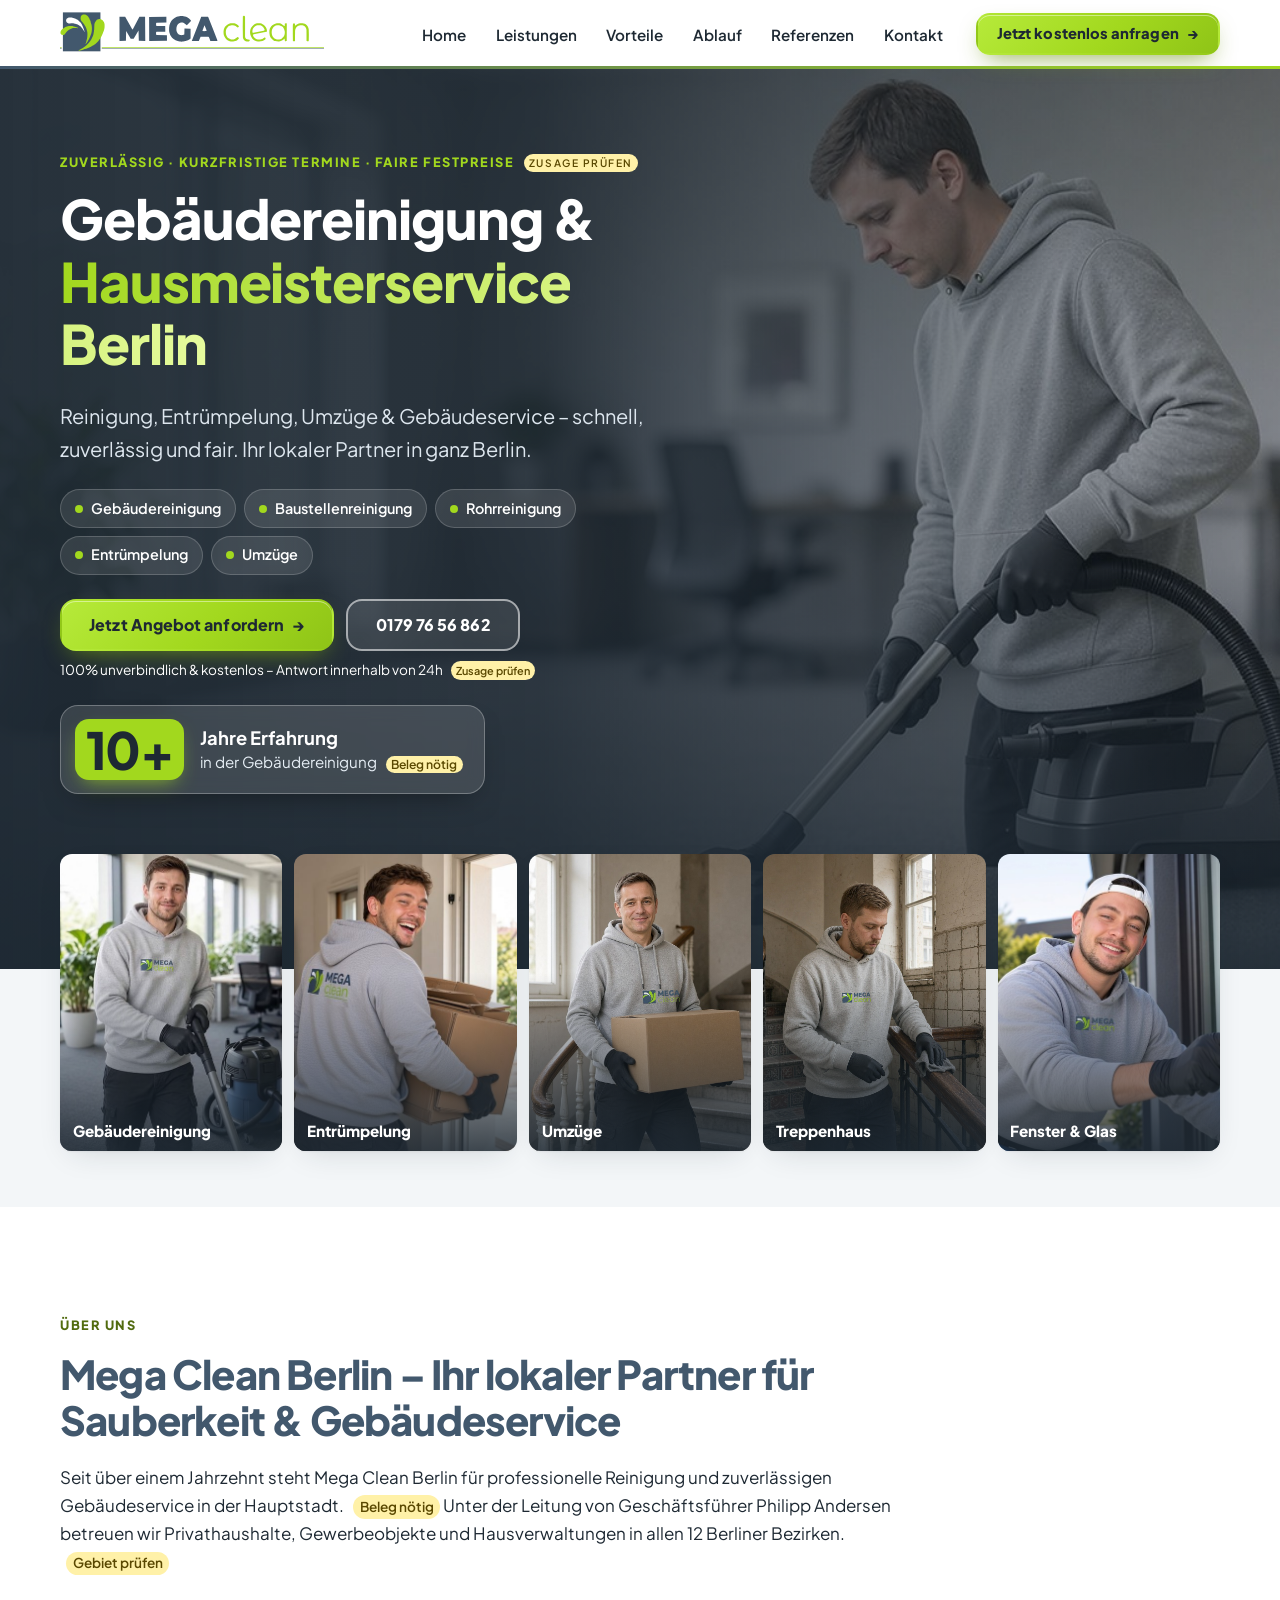
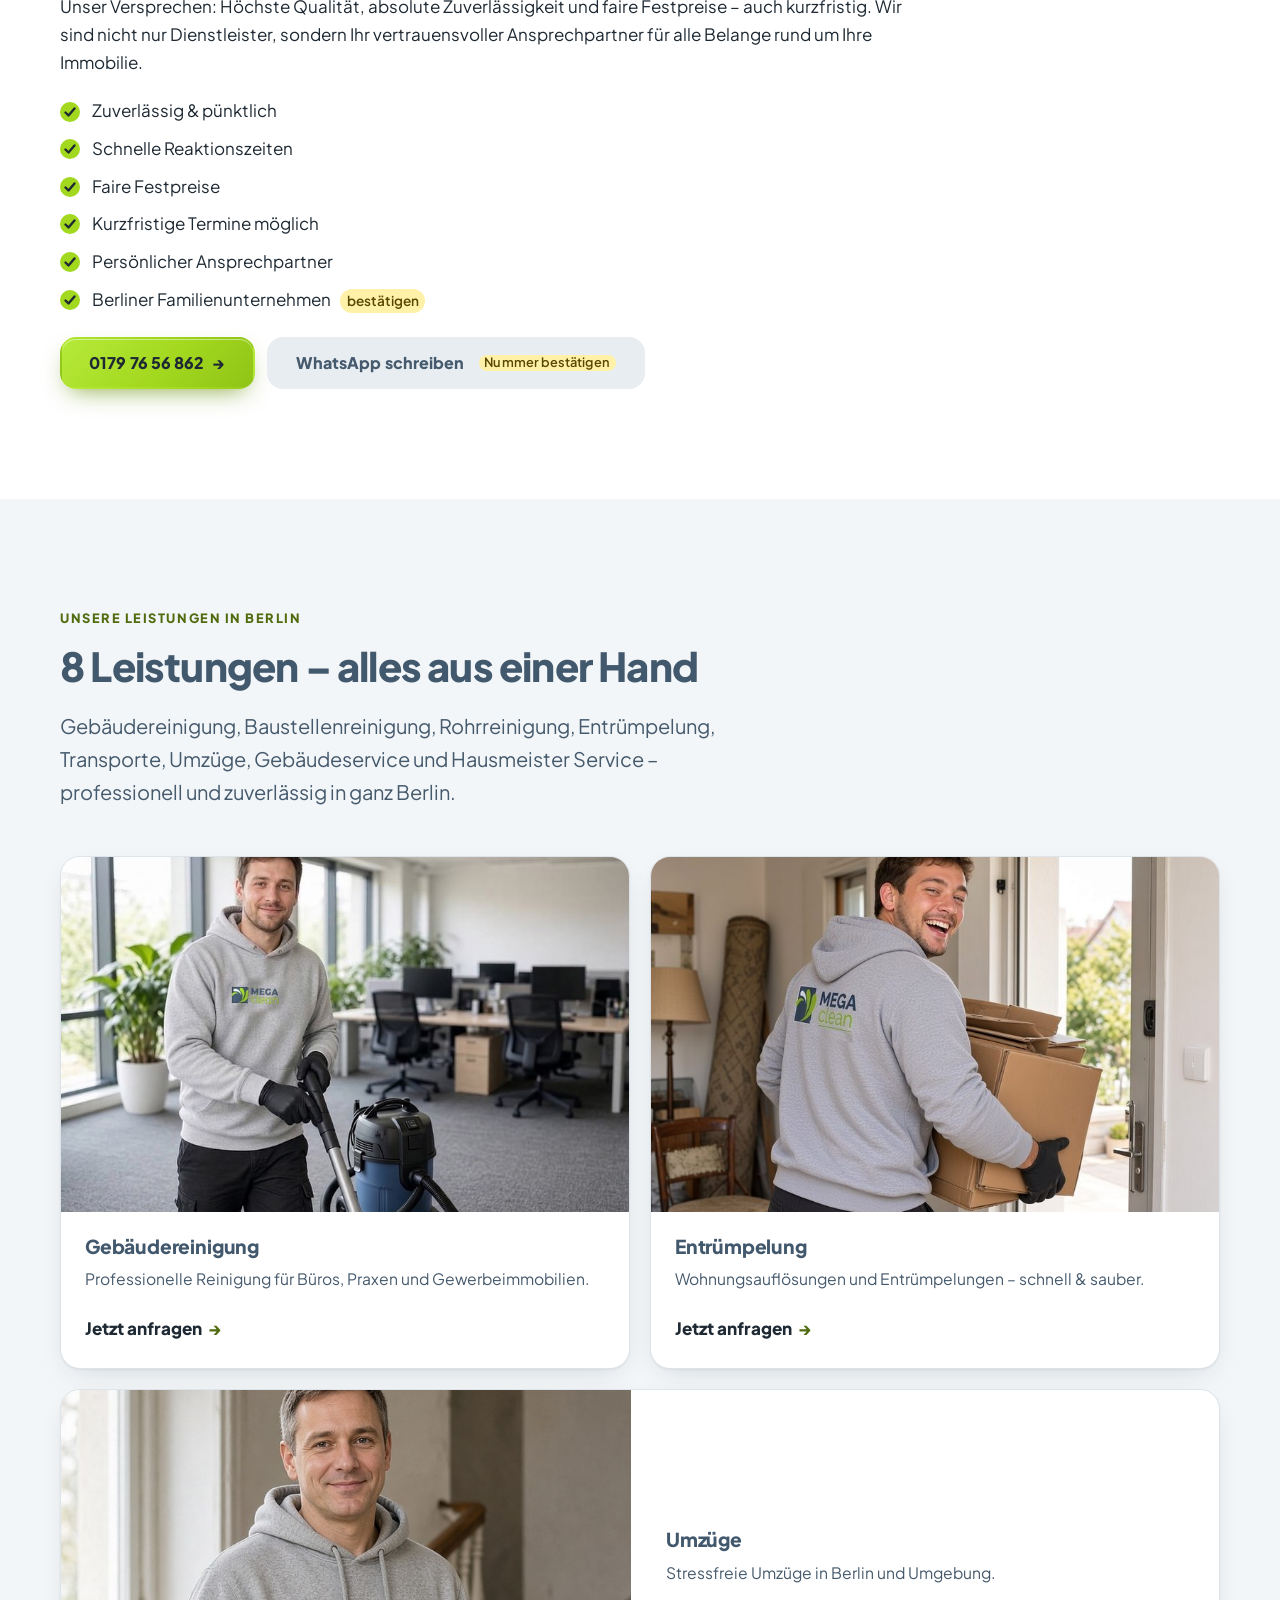
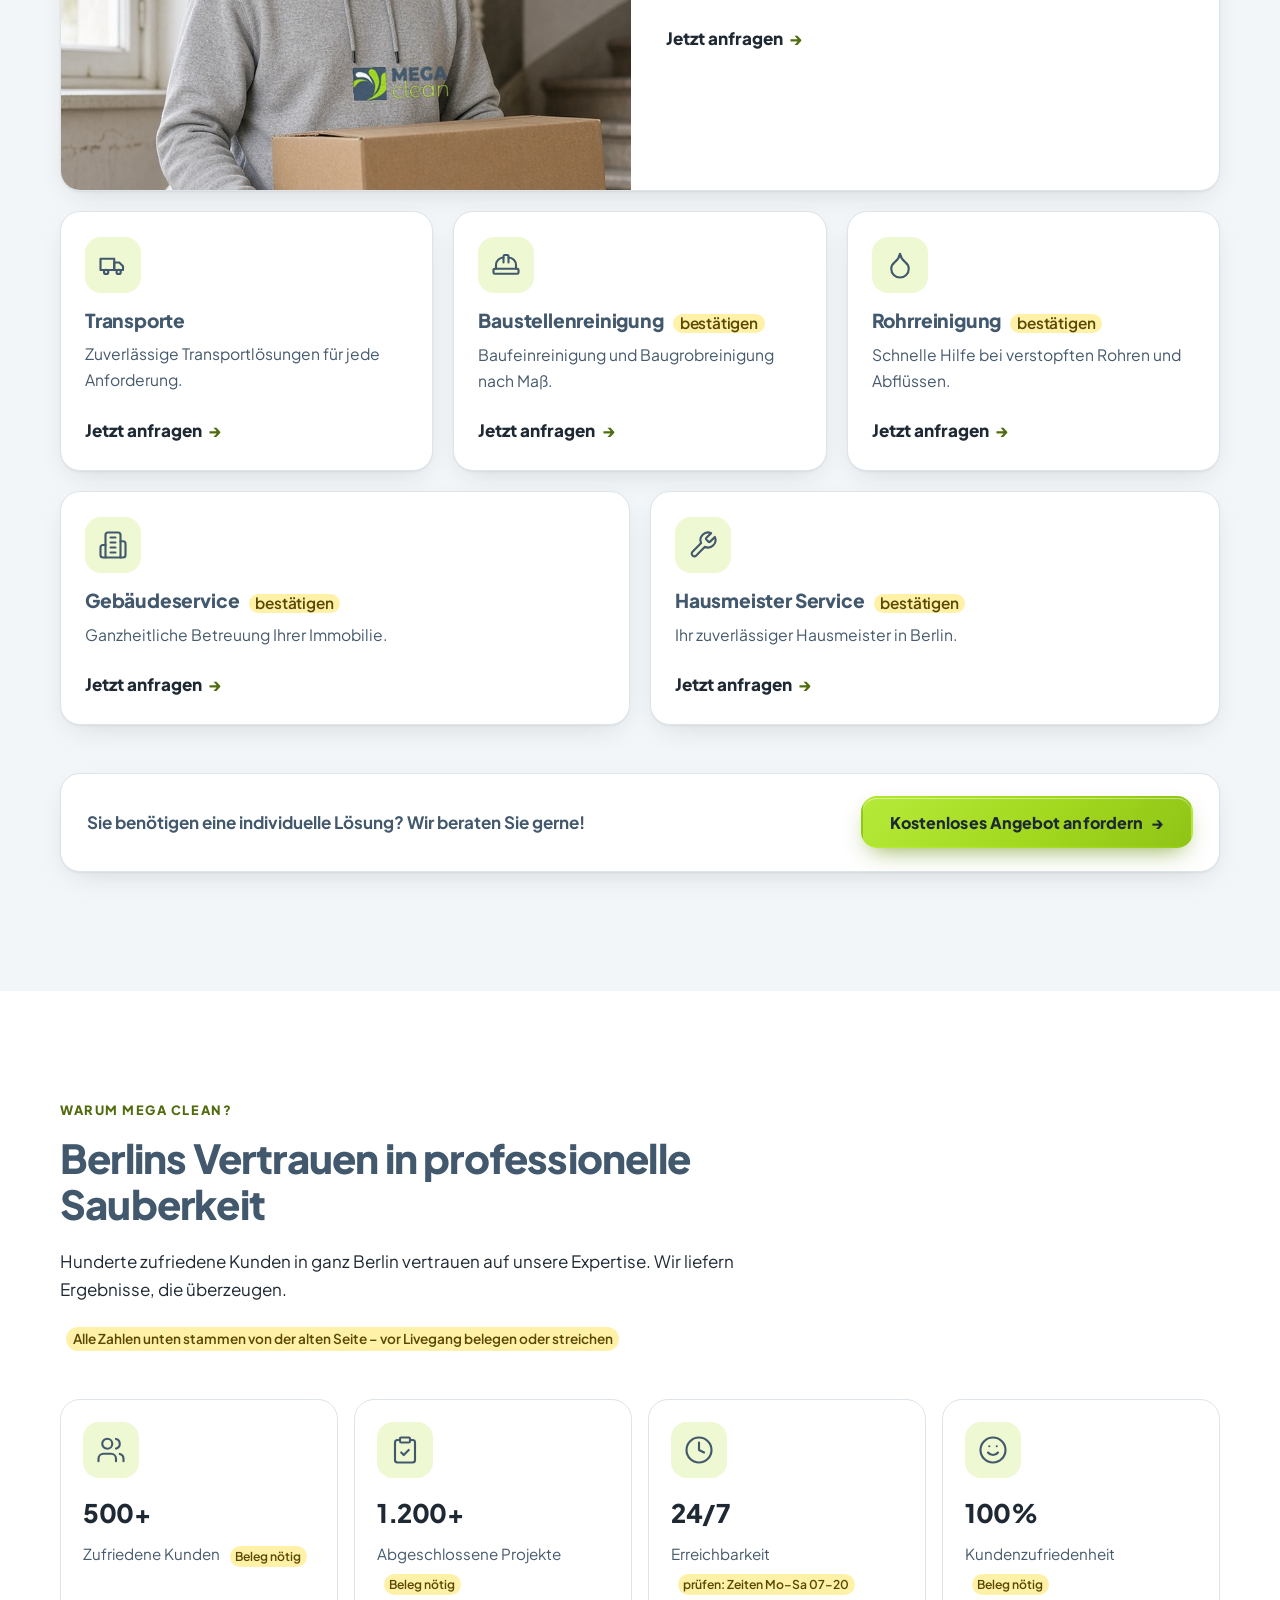
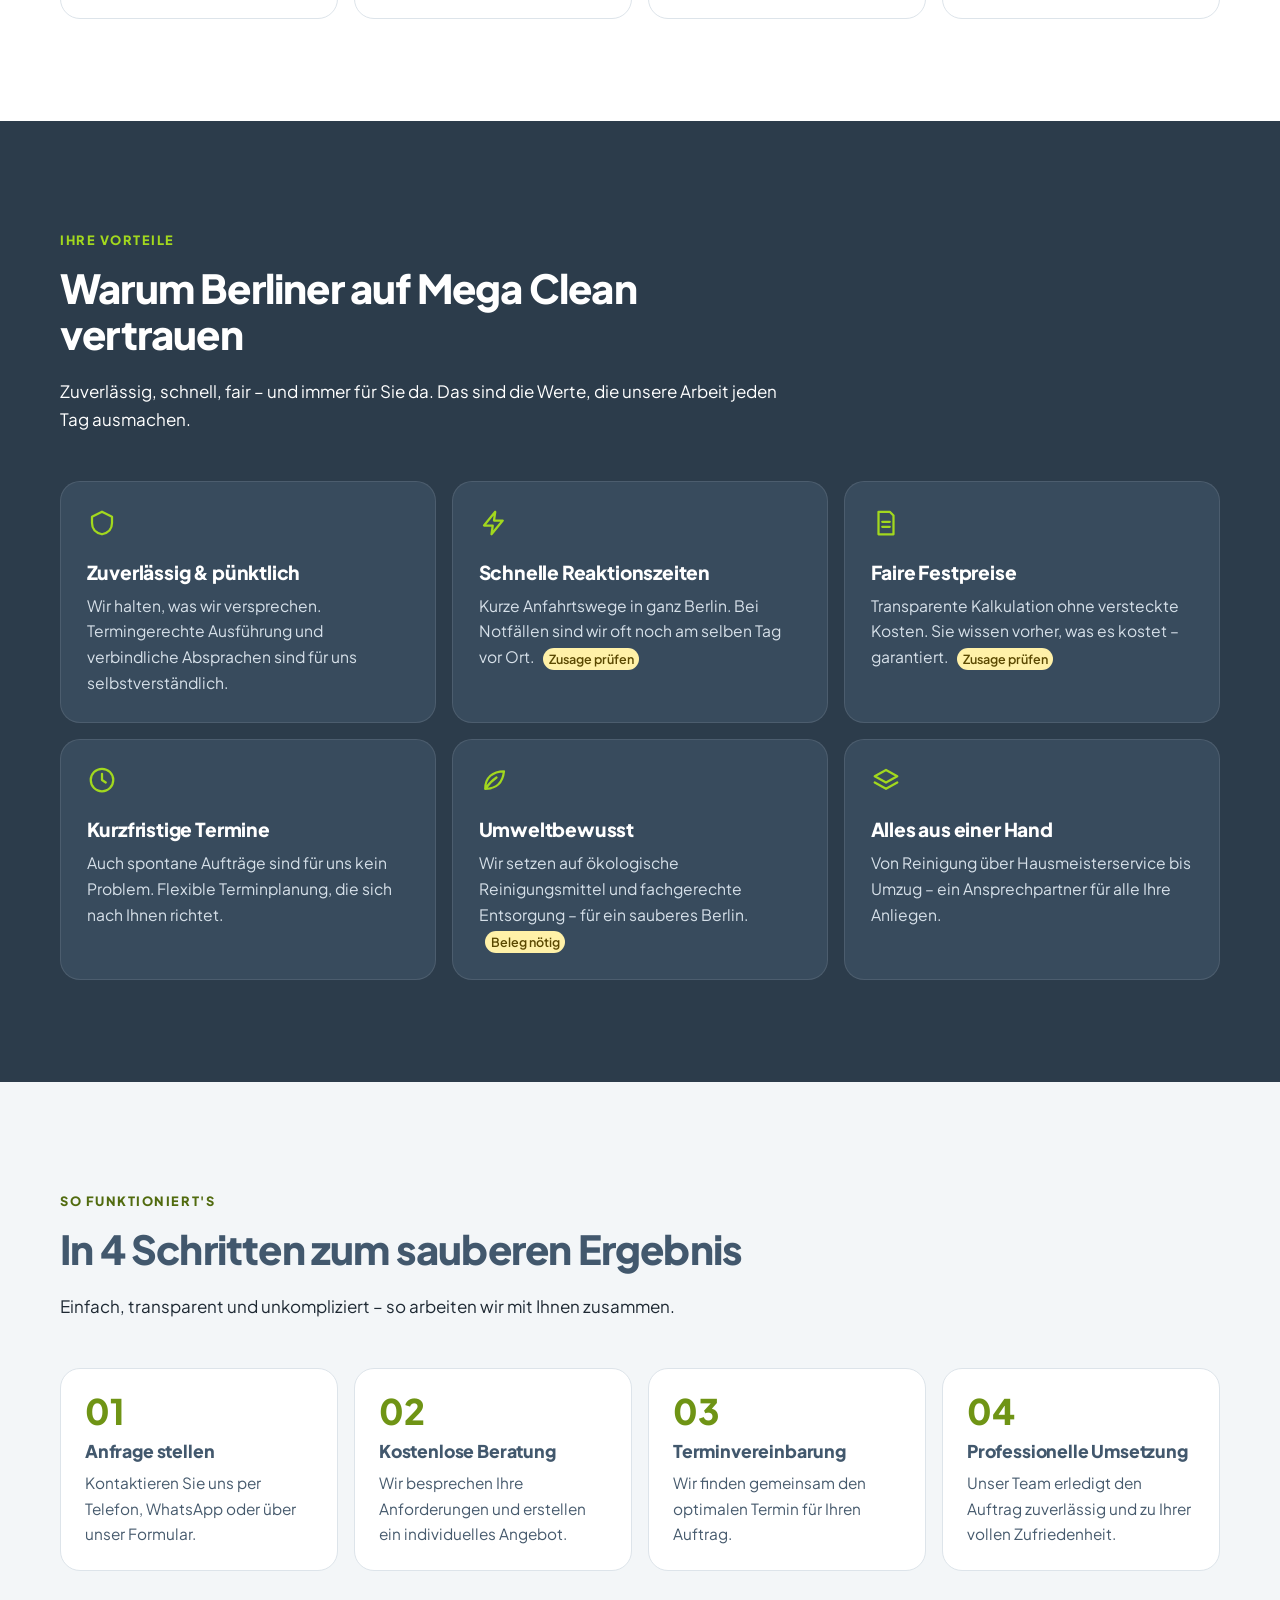
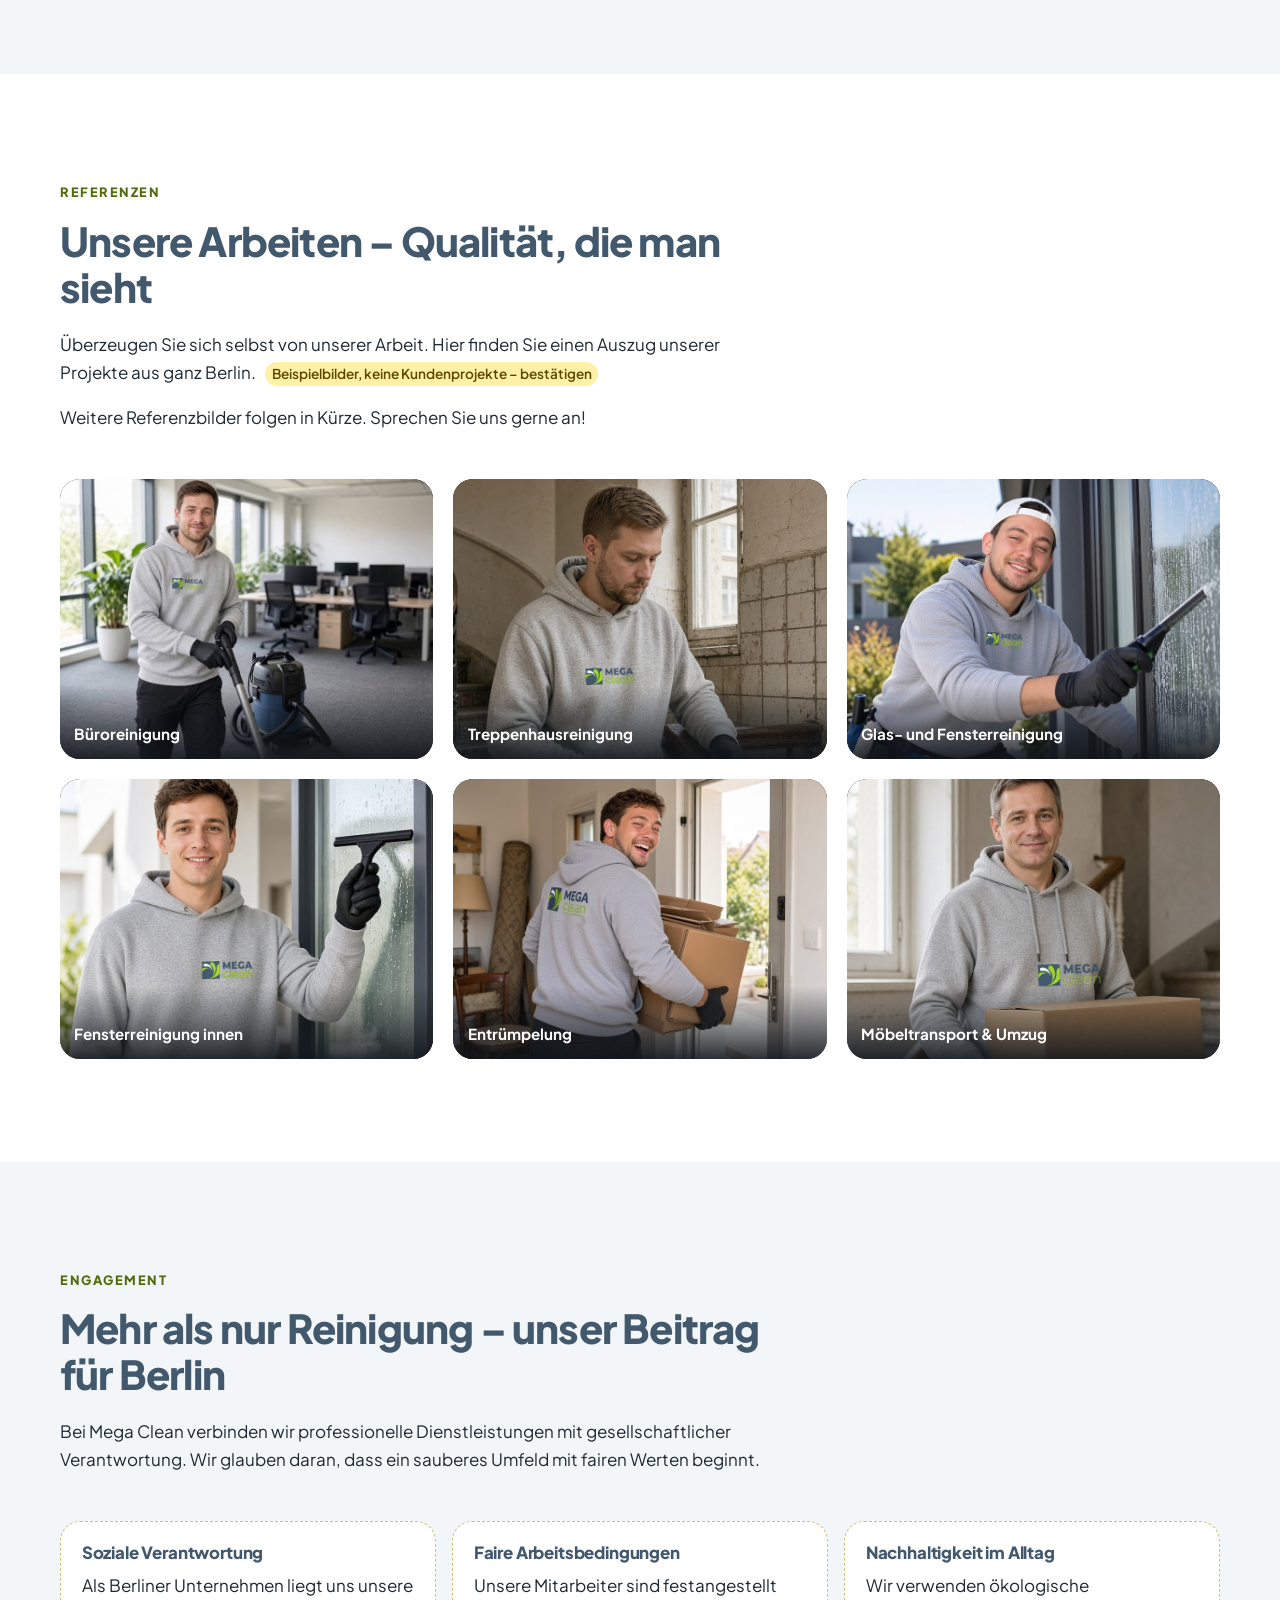
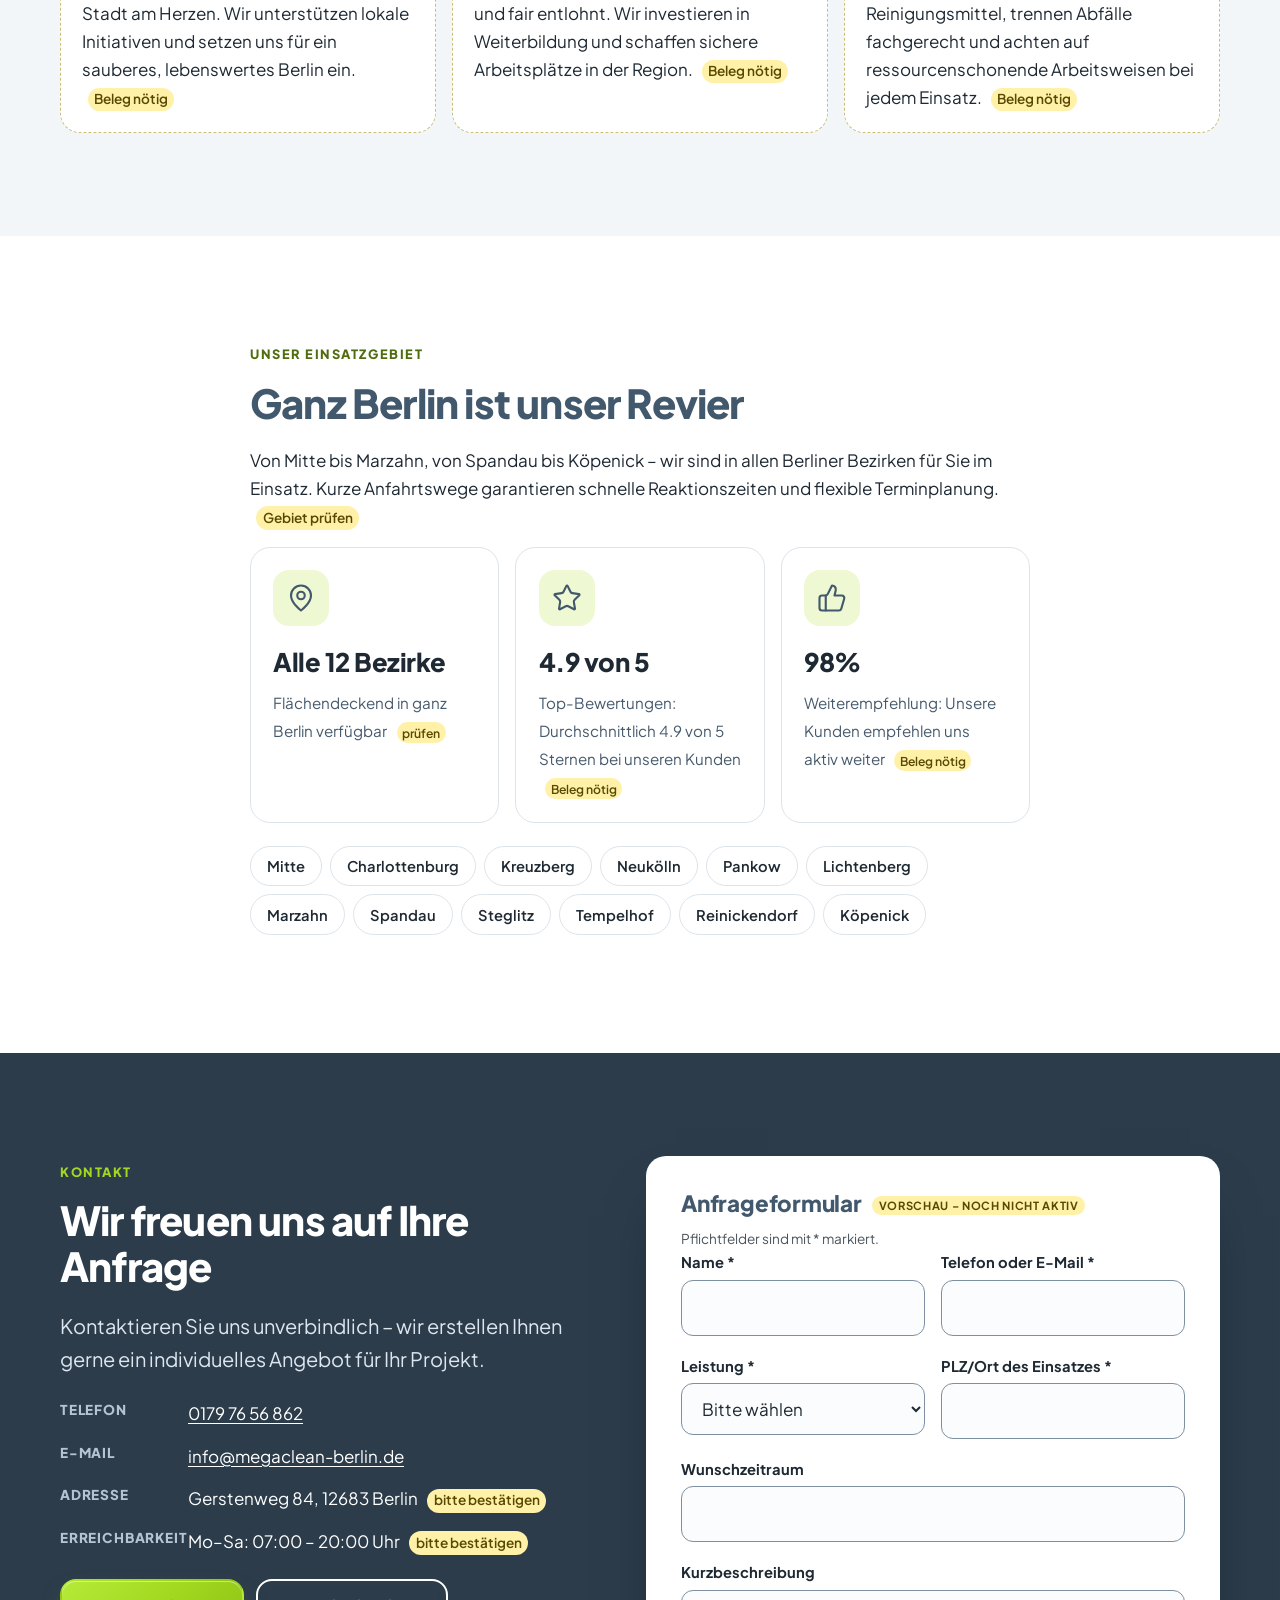
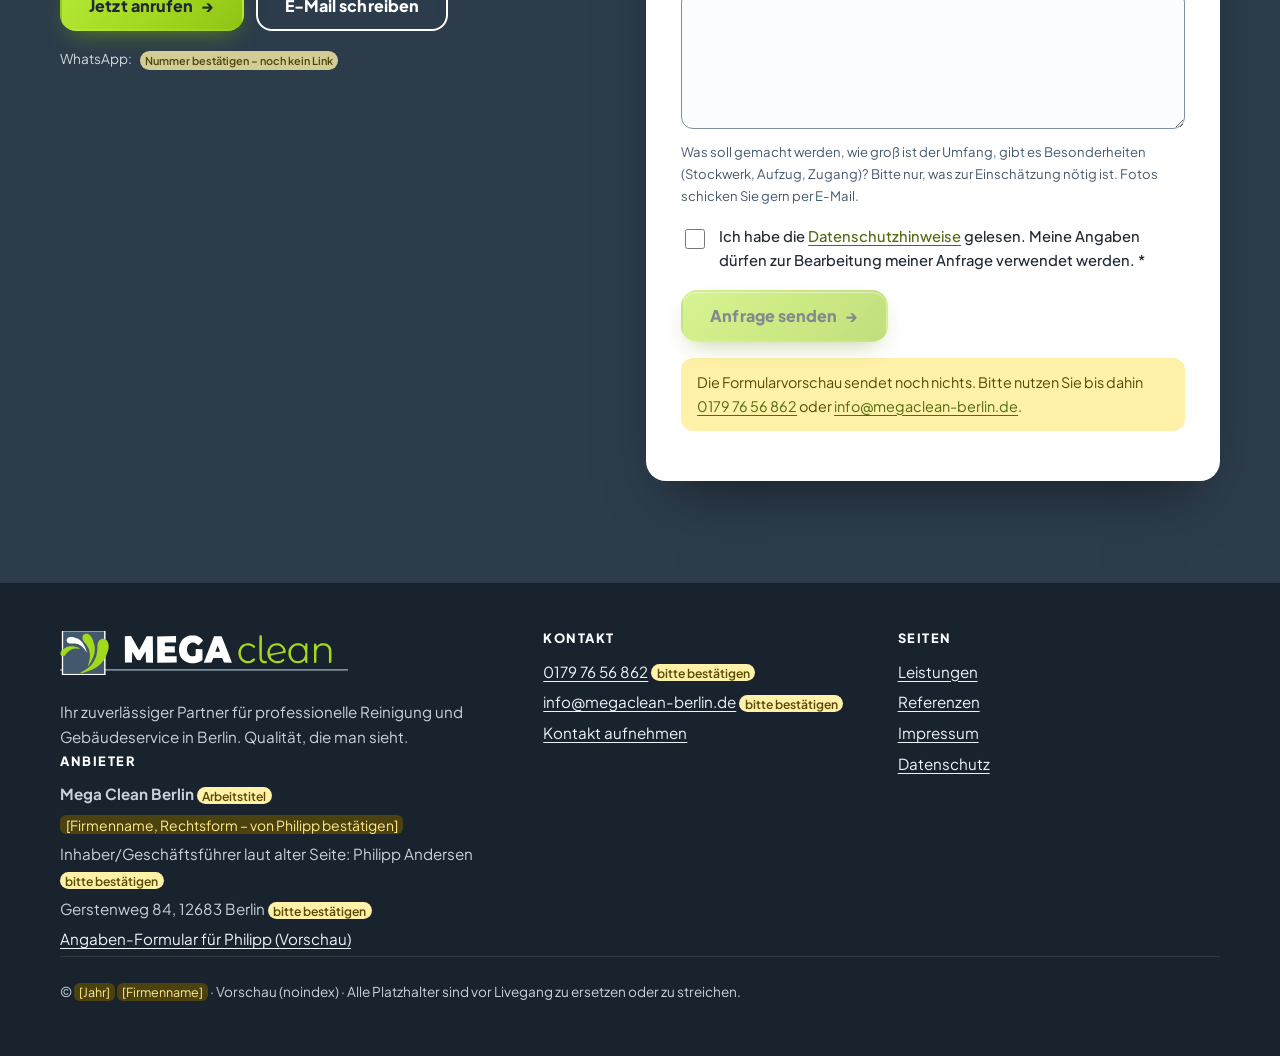
==== commit 61eaa7fd: "MegaClean: Header-Bild ohne Logo (ruhig, Person im Profil beim Staubsaugen)" ====
--- a/v4/index.html
+++ b/v4/index.html
@@ -71,7 +71,7 @@
 <main id="inhalt">
 
 <section class="hero" id="start" aria-labelledby="h-hero">
-  <div class="hero__bg" aria-hidden="true"><img src="img/header-neu-1280.jpg" srcset="img/header-neu-800.jpg 800w, img/header-neu-1280.jpg 1280w, img/header-neu-1920.jpg 1920w" sizes="100vw" fetchpriority="high" width="1920" height="1080" alt="" decoding="async"></div>
+  <div class="hero__bg" aria-hidden="true"><img src="img/header-v2-1280.jpg" srcset="img/header-v2-800.jpg 800w, img/header-v2-1280.jpg 1280w, img/header-v2-1920.jpg 1920w" sizes="100vw" fetchpriority="high" width="1920" height="1080" alt="" decoding="async"></div>
   <div class="wrap">
     <div class="hero__text">
       <p class="eyebrow">Zuverlässig · Kurzfristige Termine · Faire Festpreise <span class="bestaetigen beleg">Zusage prüfen</span></p>
--- a/v4/style.css
+++ b/v4/style.css
@@ -391,5 +391,6 @@
 /* Smartphone: Foto als eigener Streifen */
 @media (max-width:899px){.hero{display:flex;flex-direction:column}.hero__bg{position:relative;inset:auto;z-index:0;aspect-ratio:4/3;width:100%;flex:none}.hero__bg img{object-position:66% 25%}.hero__bg::after{content:"";position:absolute;inset:auto 0 0 0;height:35%;background:linear-gradient(0deg,var(--ink),transparent)}.hero::before{display:none}.hero__text{padding-top:1.25rem}}
 
-/* Header: ruhiges Bild, Person rechts, Text links darüber (v4.3) */
-.hero__bg img{object-position:85% 50%}
+/* Header: ruhiges Bild, Person rechts, Text links darüber (v4.4) */
+.hero__bg img{object-position:90% 50%}
+@media (max-width:899px){.hero__bg img{object-position:100% 50%}}
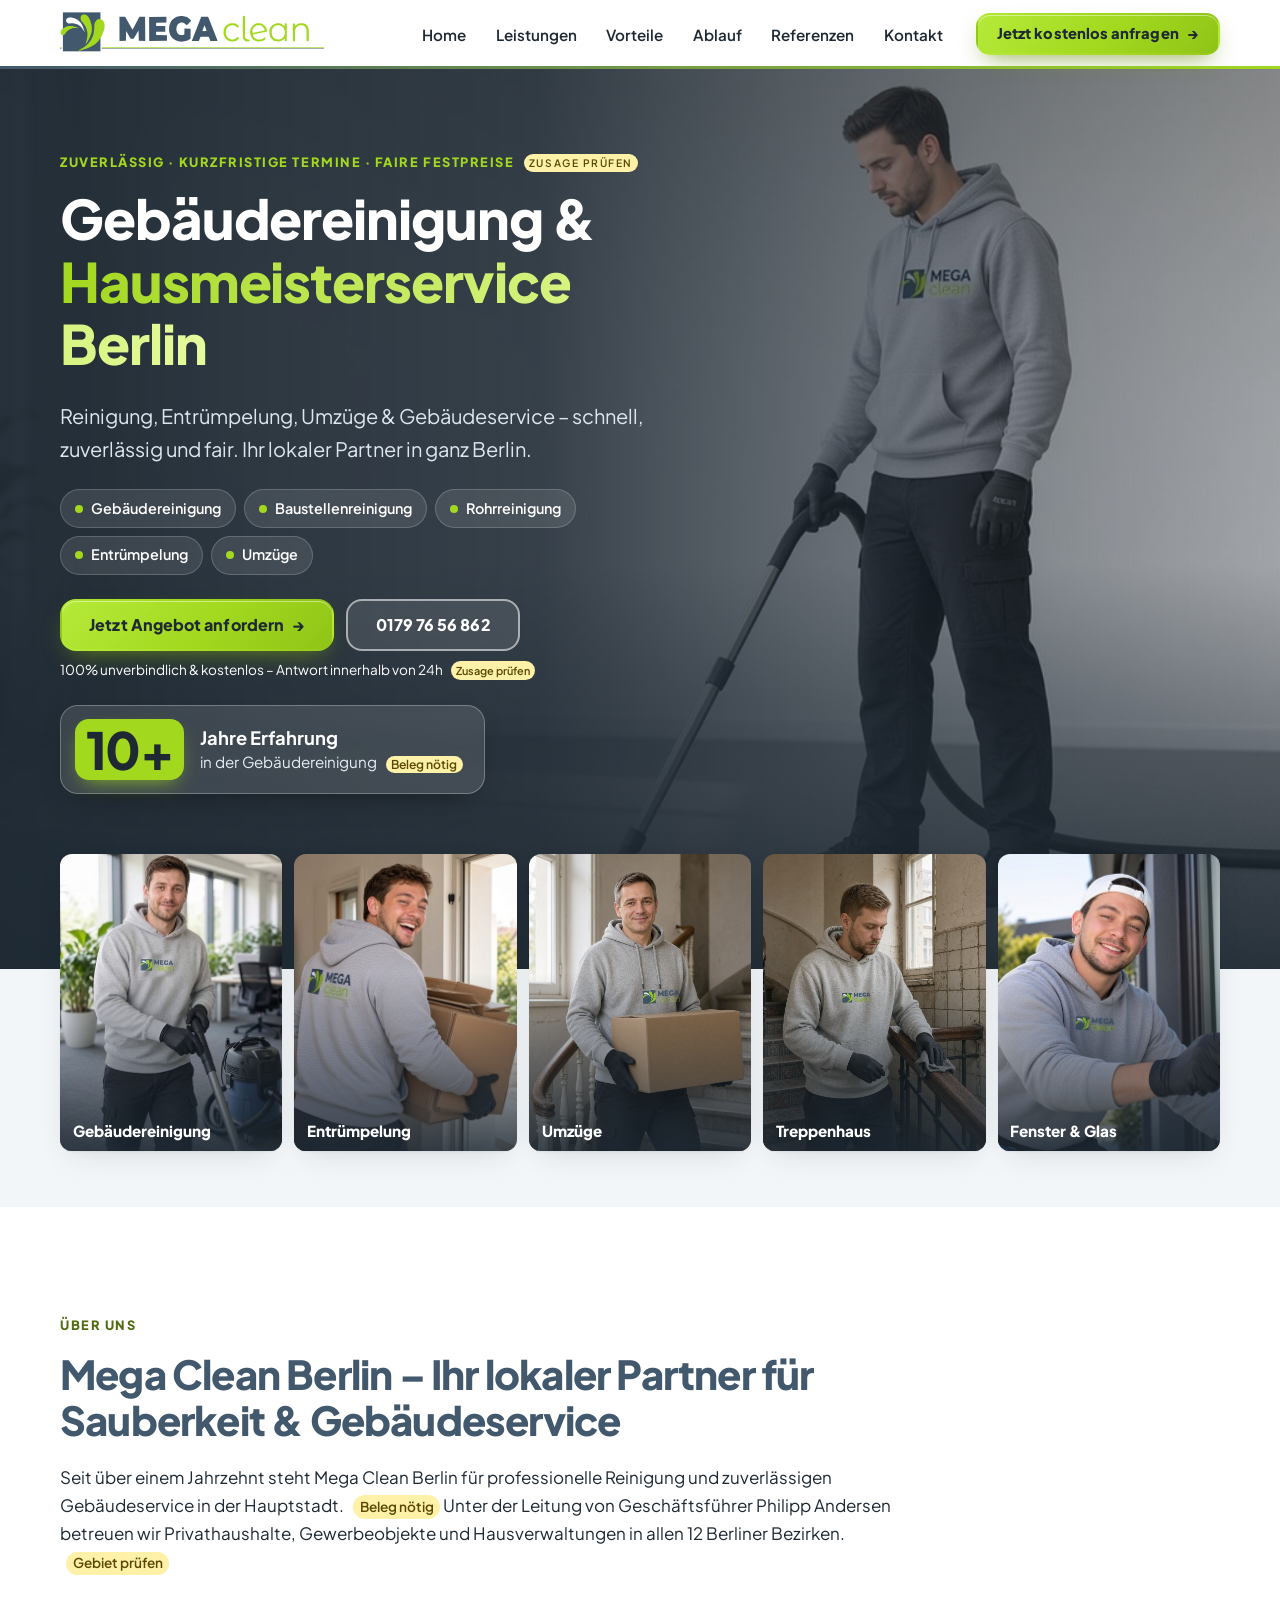
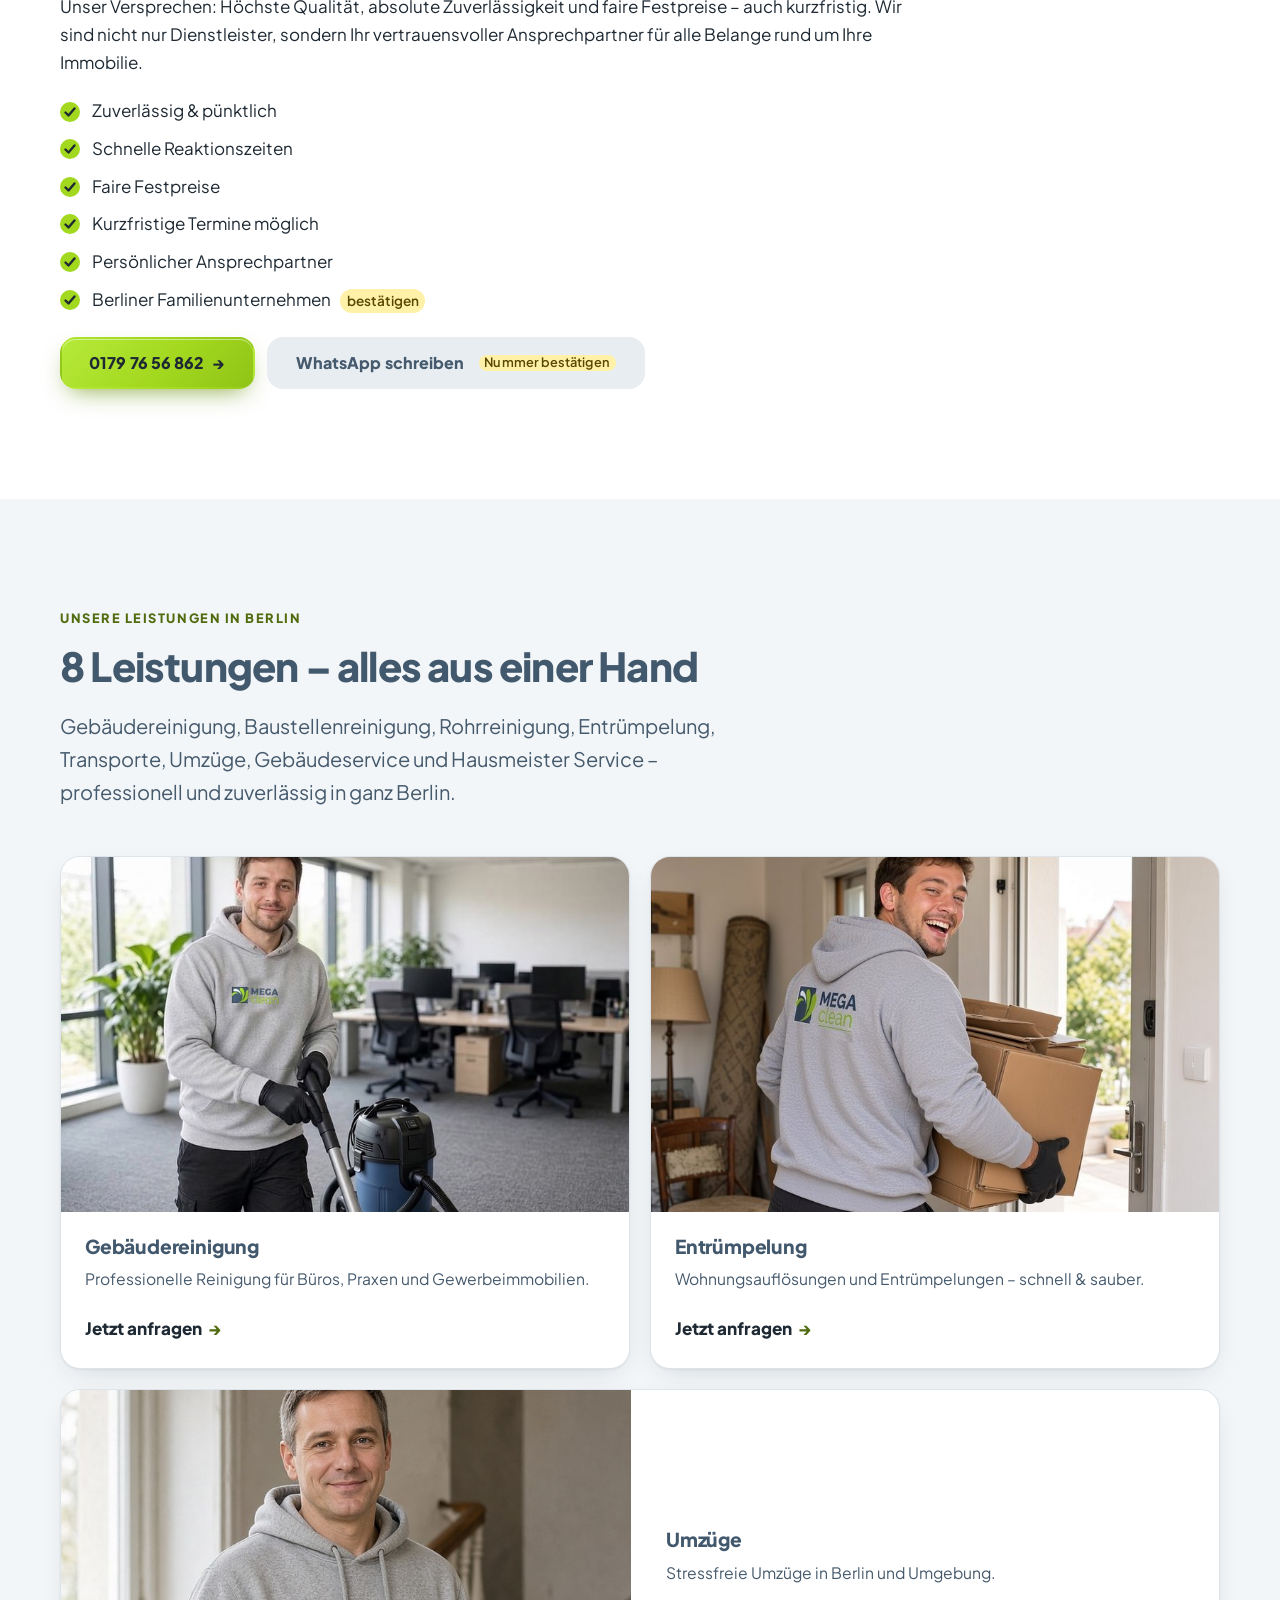
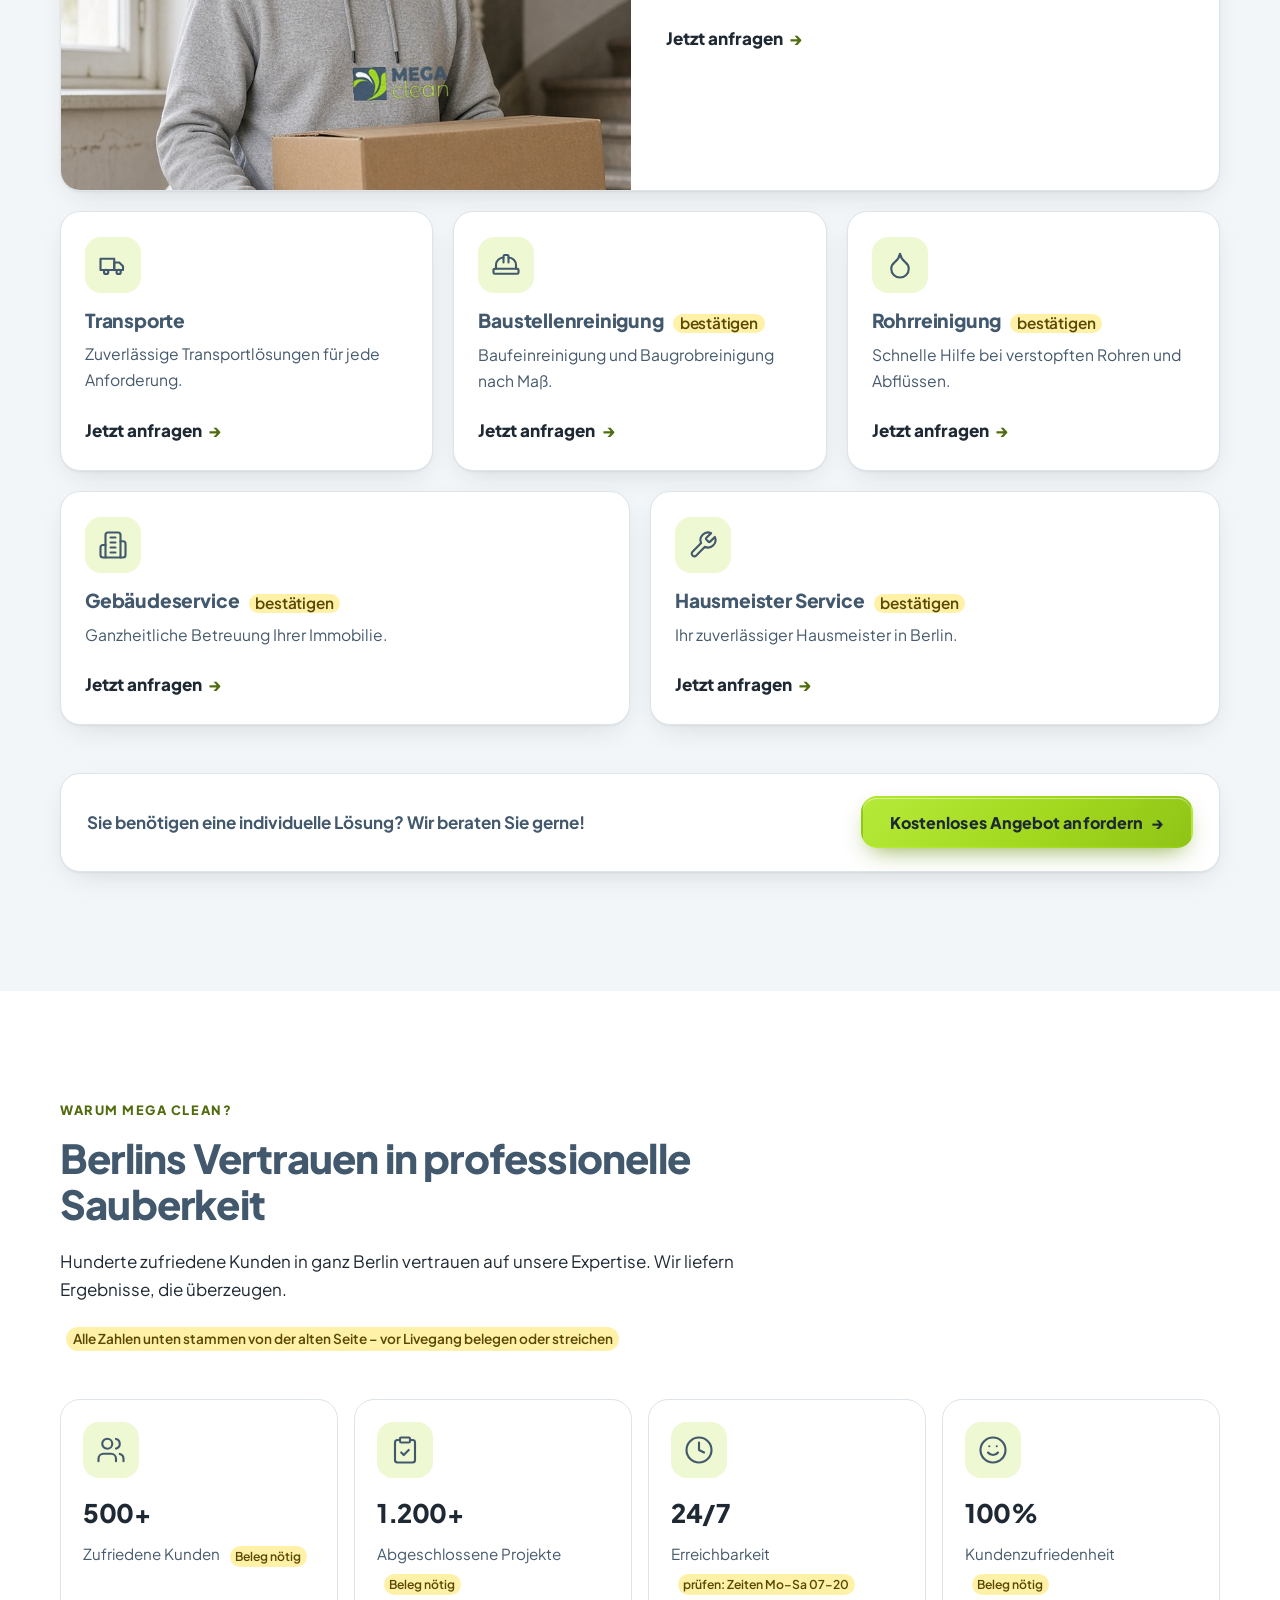
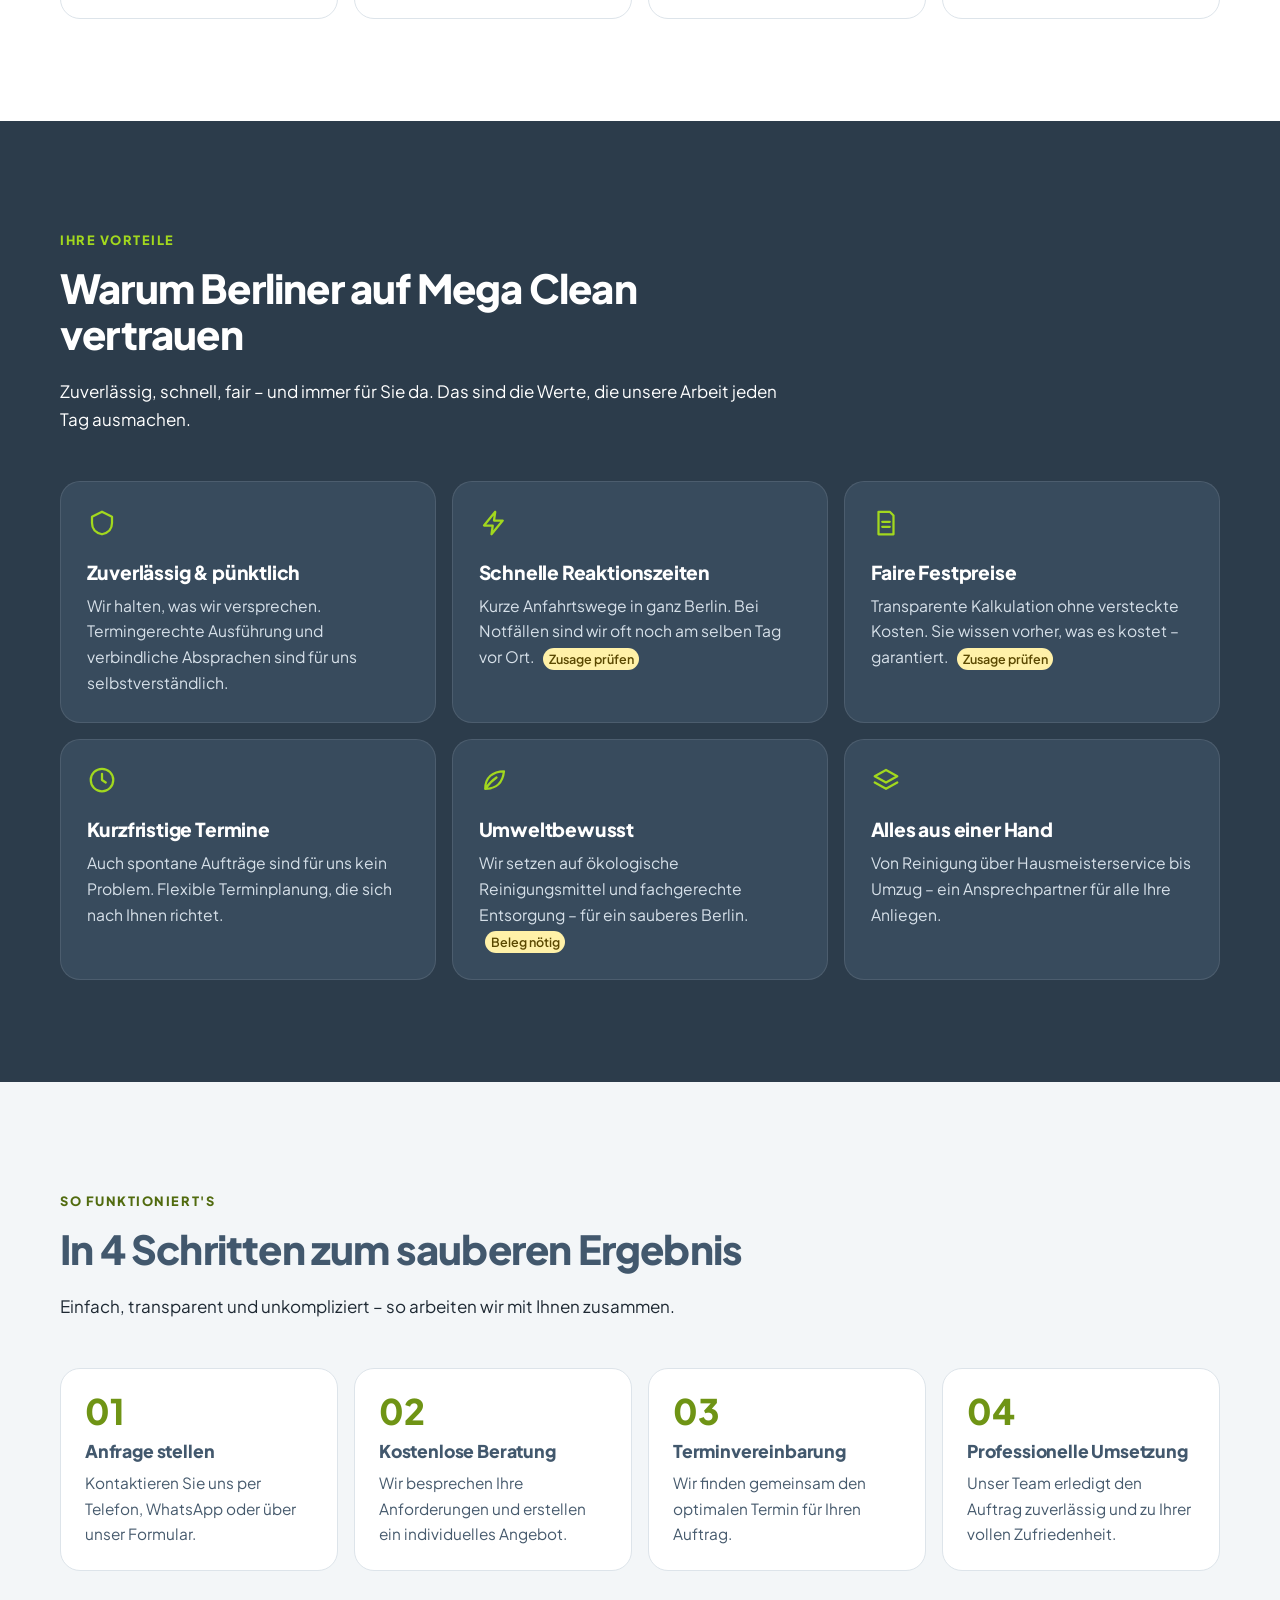
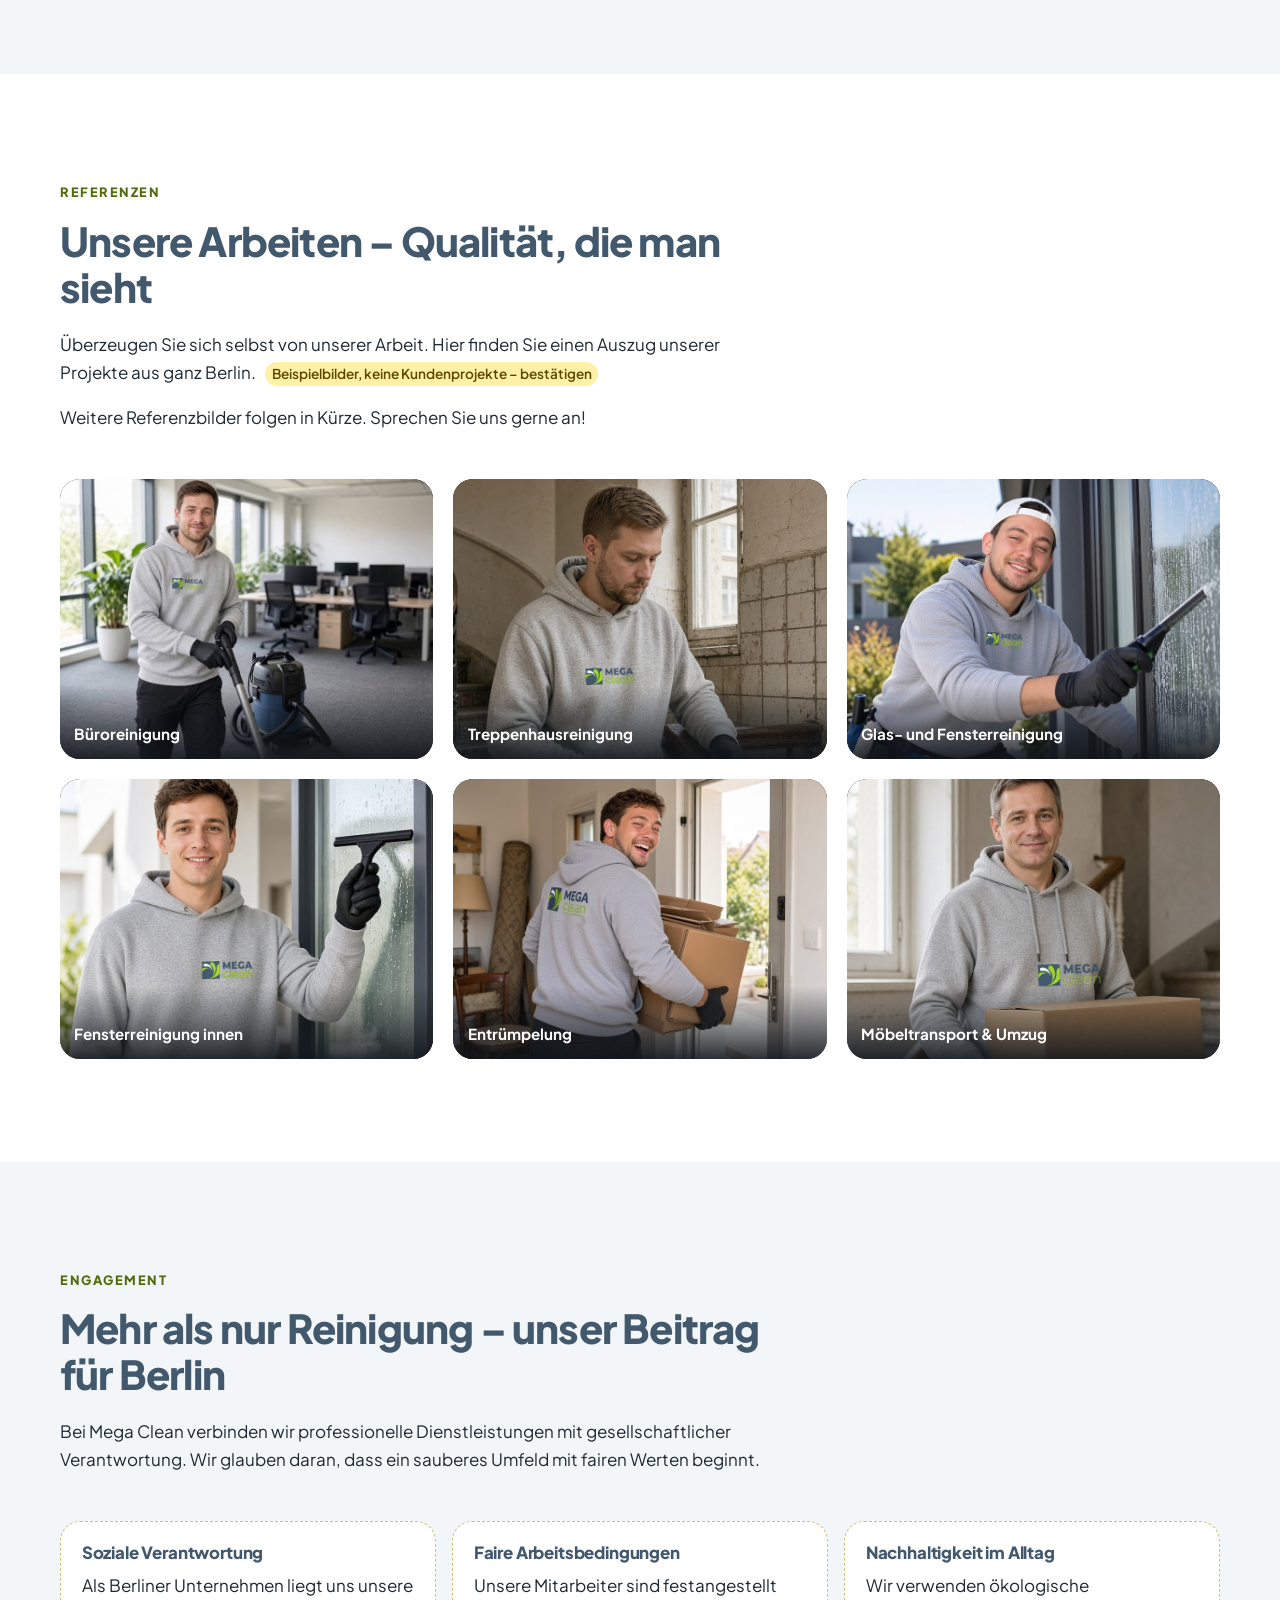
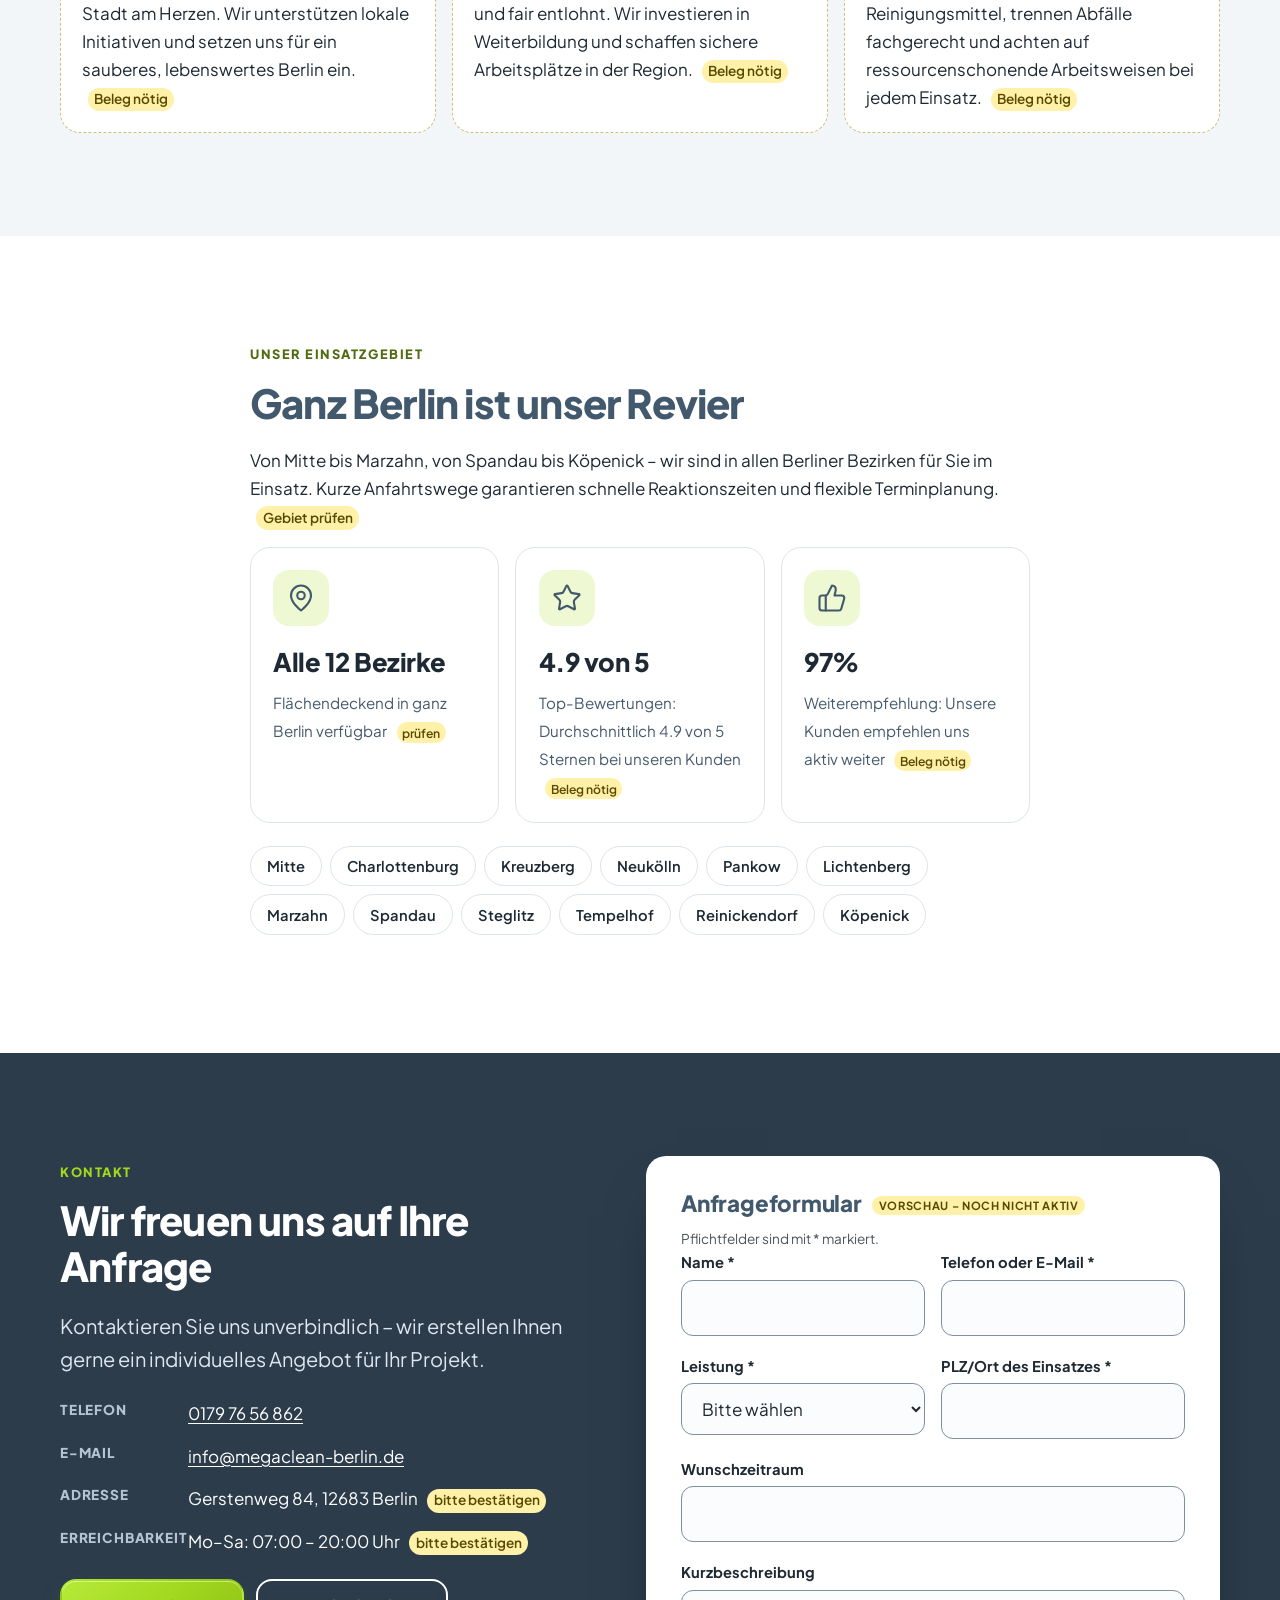
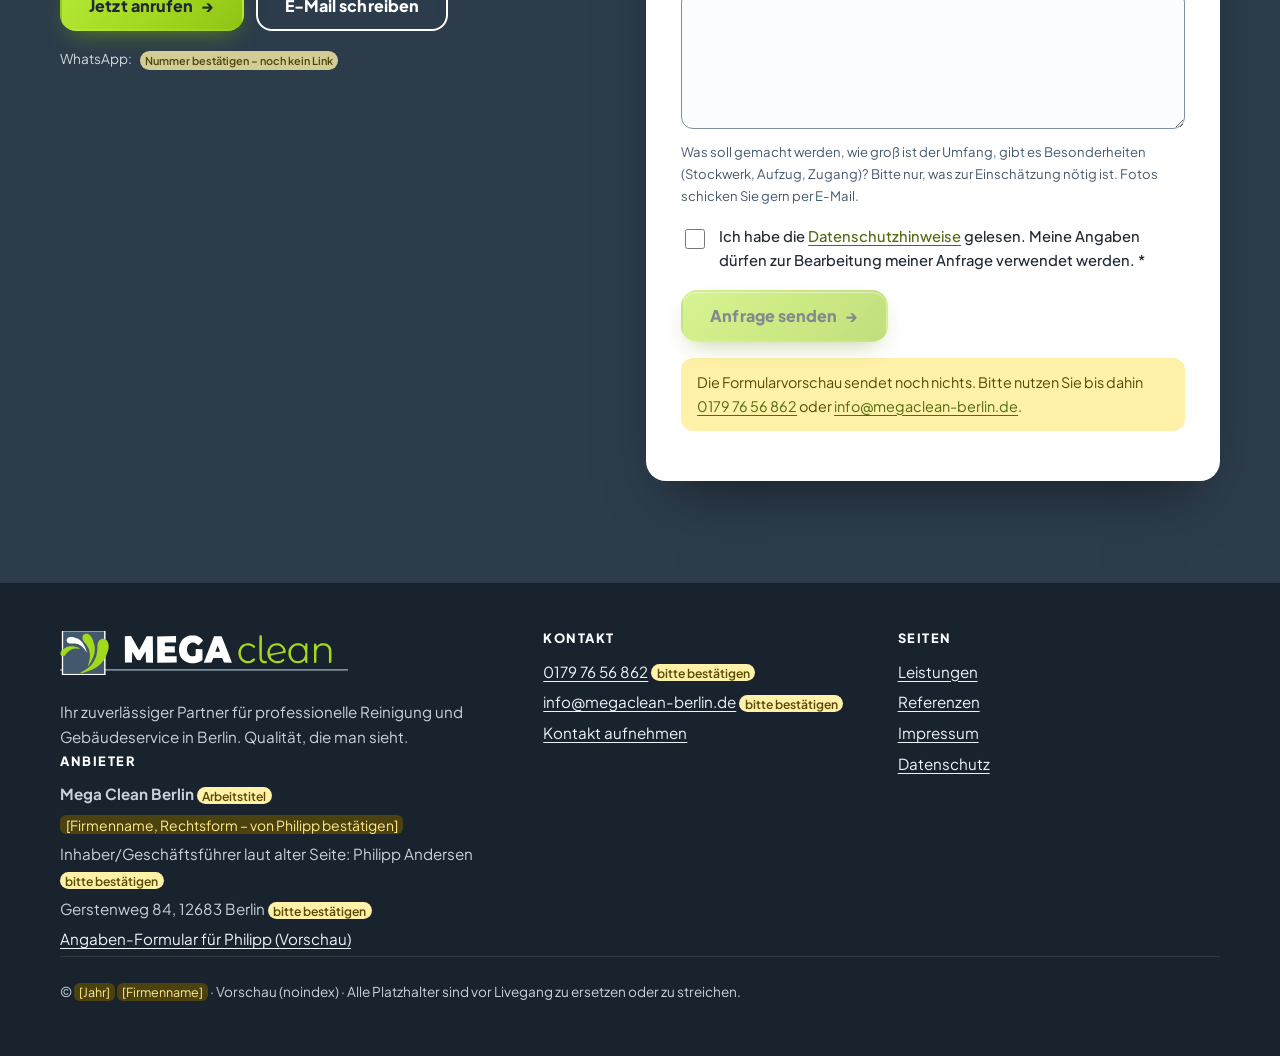
==== commit 2ff62abb: "MegaClean: neues Header-Bild (stehende Person saugt Teppich, Logo links auf der Brust)" ====
--- a/v4/index.html
+++ b/v4/index.html
@@ -71,7 +71,7 @@
 <main id="inhalt">
 
 <section class="hero" id="start" aria-labelledby="h-hero">
-  <div class="hero__bg" aria-hidden="true"><img src="img/header-v2-1280.jpg" srcset="img/header-v2-800.jpg 800w, img/header-v2-1280.jpg 1280w, img/header-v2-1920.jpg 1920w" sizes="100vw" fetchpriority="high" width="1920" height="1080" alt="" decoding="async"></div>
+  <div class="hero__bg" aria-hidden="true"><img src="img/header-v3-1280.jpg" srcset="img/header-v3-800.jpg 800w, img/header-v3-1280.jpg 1280w, img/header-v3-1920.jpg 1920w" sizes="100vw" fetchpriority="high" width="1920" height="1080" alt="" decoding="async"></div>
   <div class="wrap">
     <div class="hero__text">
       <p class="eyebrow">Zuverlässig · Kurzfristige Termine · Faire Festpreise <span class="bestaetigen beleg">Zusage prüfen</span></p>
--- a/v4/style.css
+++ b/v4/style.css
@@ -391,6 +391,6 @@
 /* Smartphone: Foto als eigener Streifen */
 @media (max-width:899px){.hero{display:flex;flex-direction:column}.hero__bg{position:relative;inset:auto;z-index:0;aspect-ratio:4/3;width:100%;flex:none}.hero__bg img{object-position:66% 25%}.hero__bg::after{content:"";position:absolute;inset:auto 0 0 0;height:35%;background:linear-gradient(0deg,var(--ink),transparent)}.hero::before{display:none}.hero__text{padding-top:1.25rem}}
 
-/* Header: ruhiges Bild, Person rechts, Text links darüber (v4.4) */
-.hero__bg img{object-position:90% 50%}
-@media (max-width:899px){.hero__bg img{object-position:100% 50%}}
+/* Header: ruhiges Bild, Person rechts, Text links darüber (v4.5) */
+.hero__bg img{object-position:85% 50%}
+@media (max-width:899px){.hero__bg img{object-position:78% 38%;transform:scale(1.5);transform-origin:78% 38%}.hero__bg{overflow:hidden}}
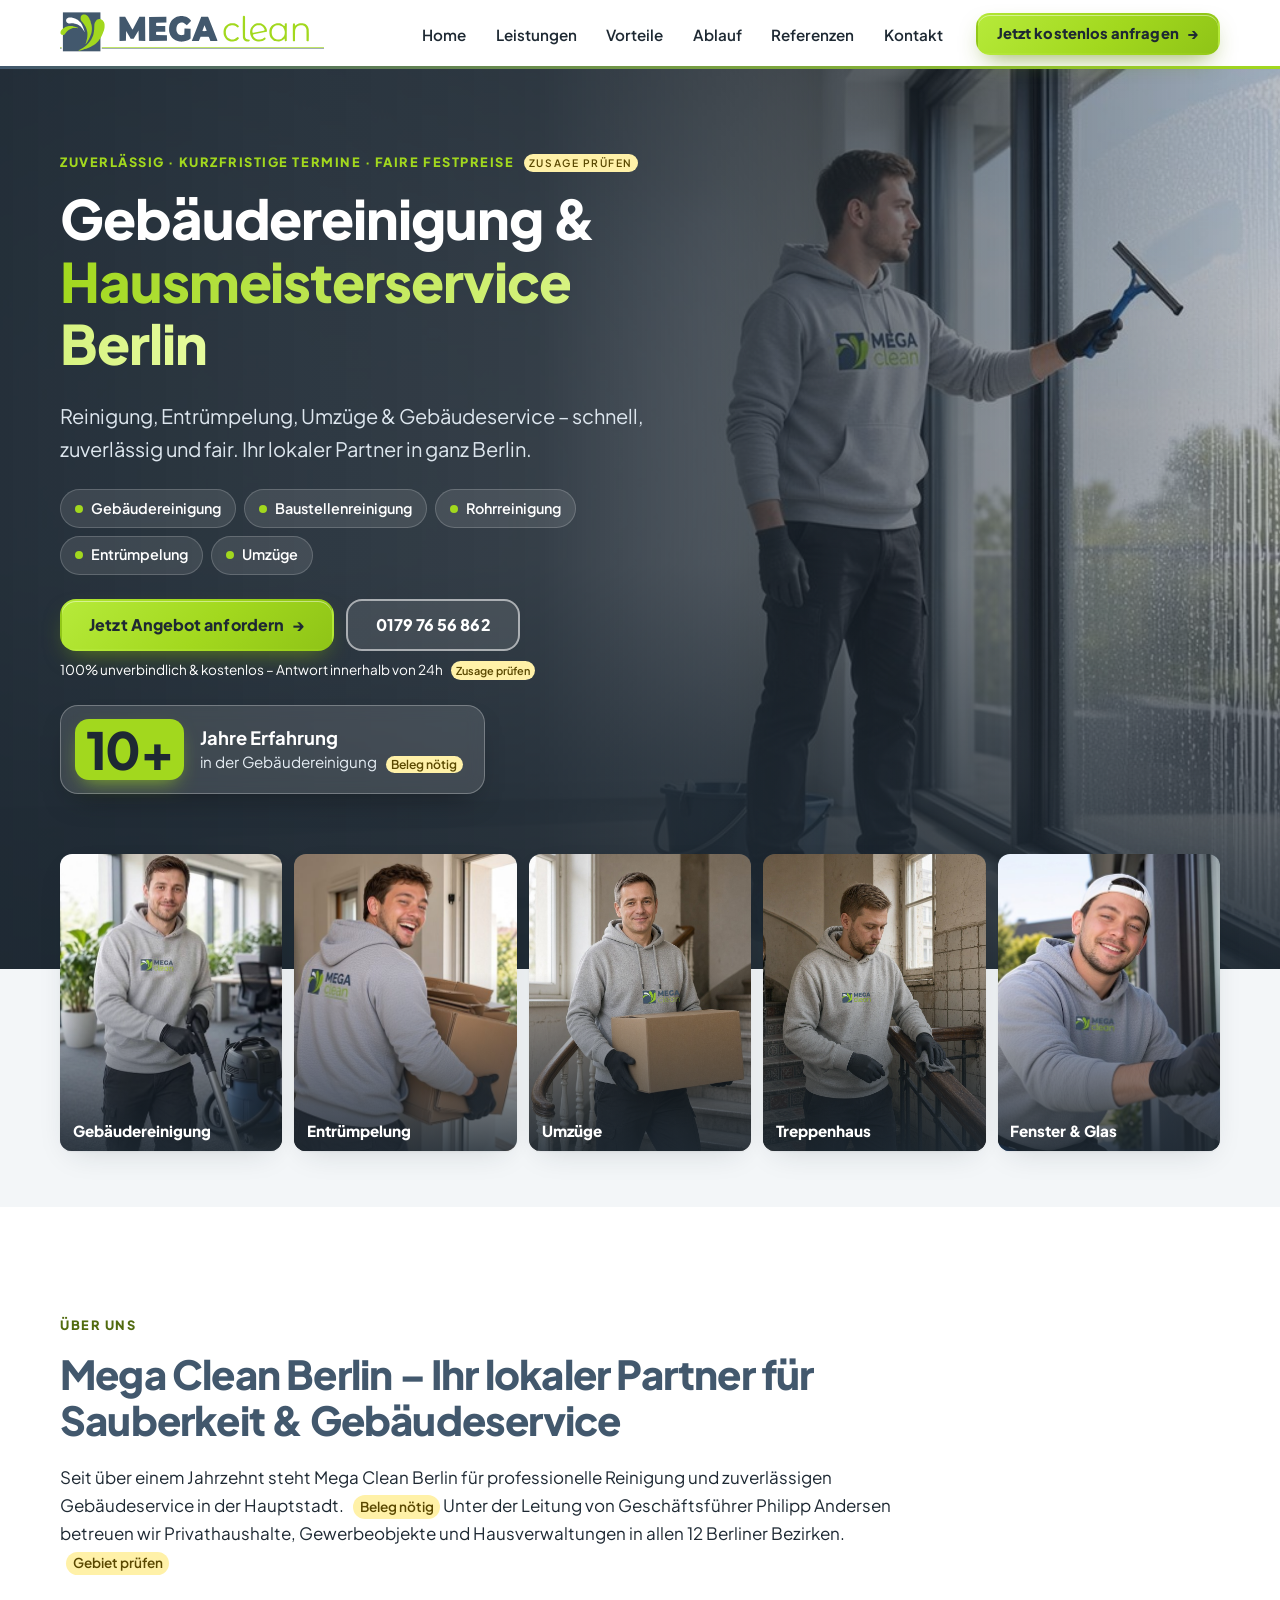
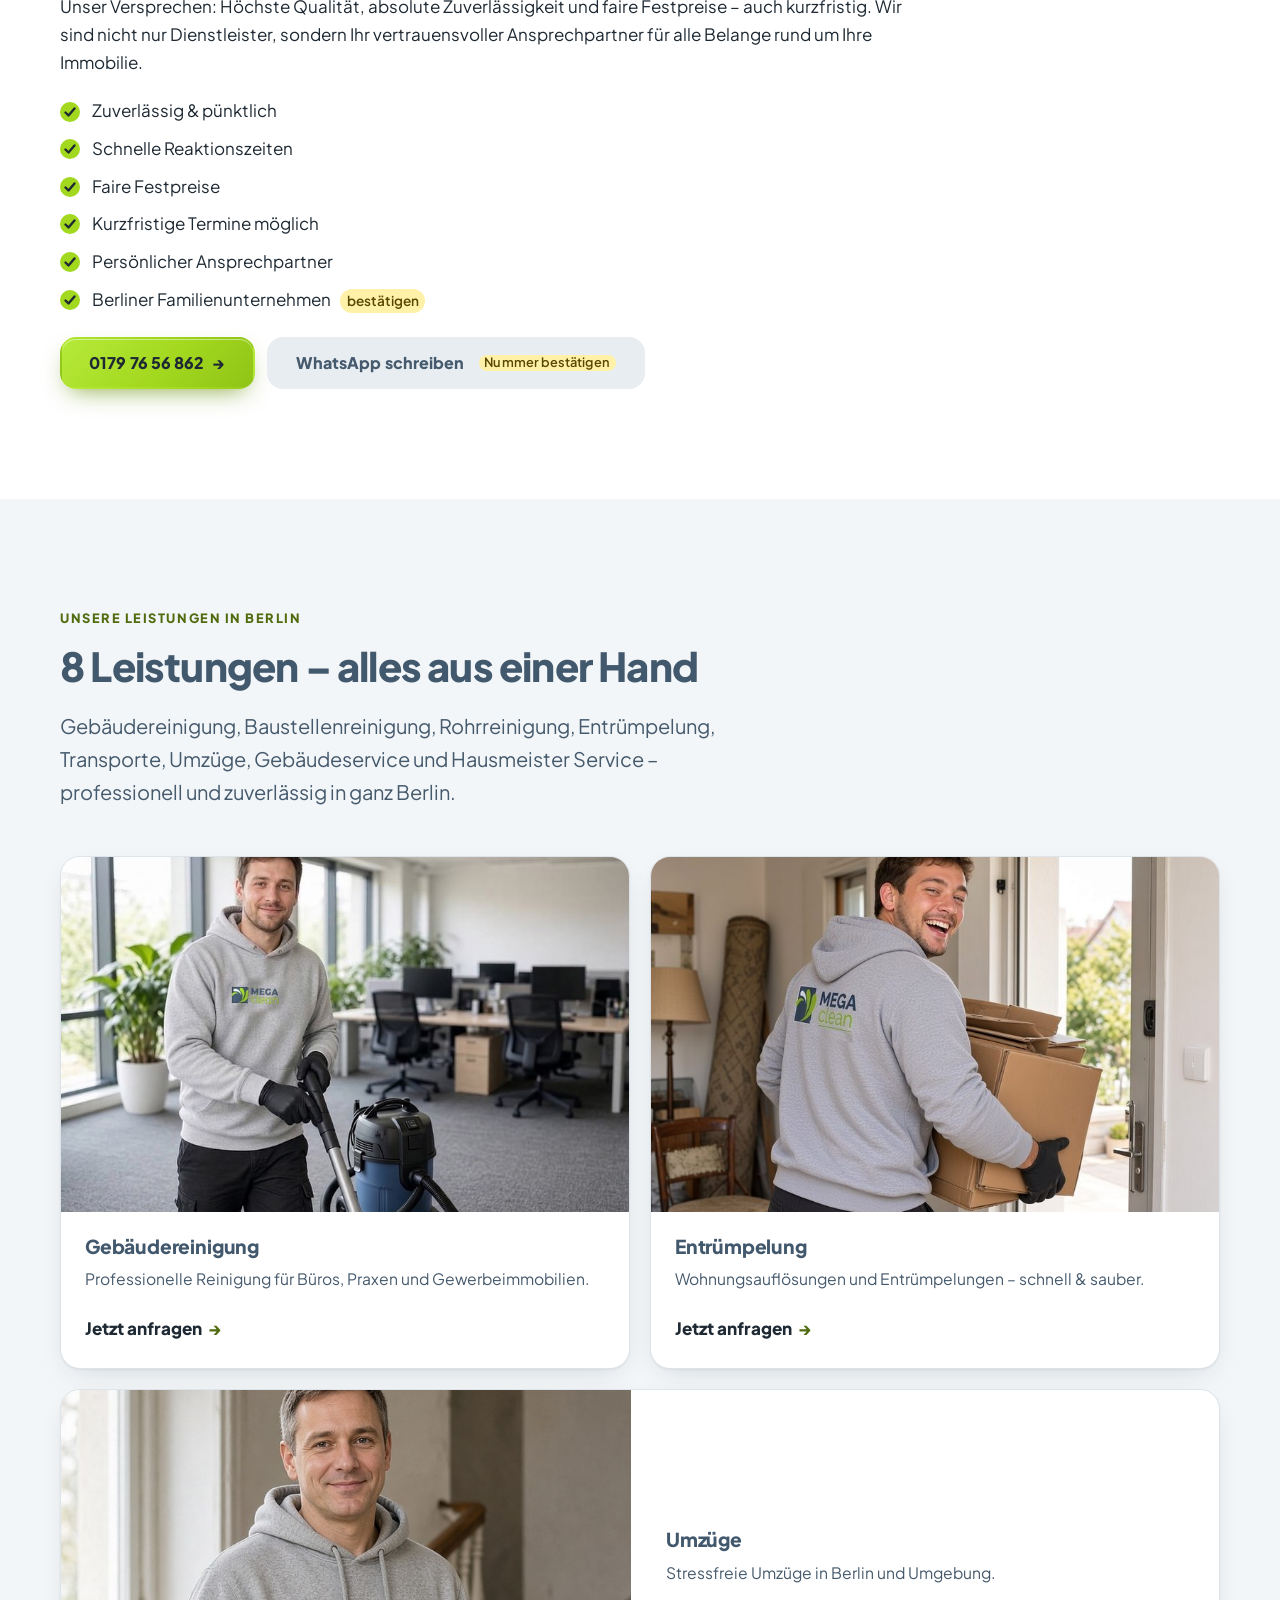
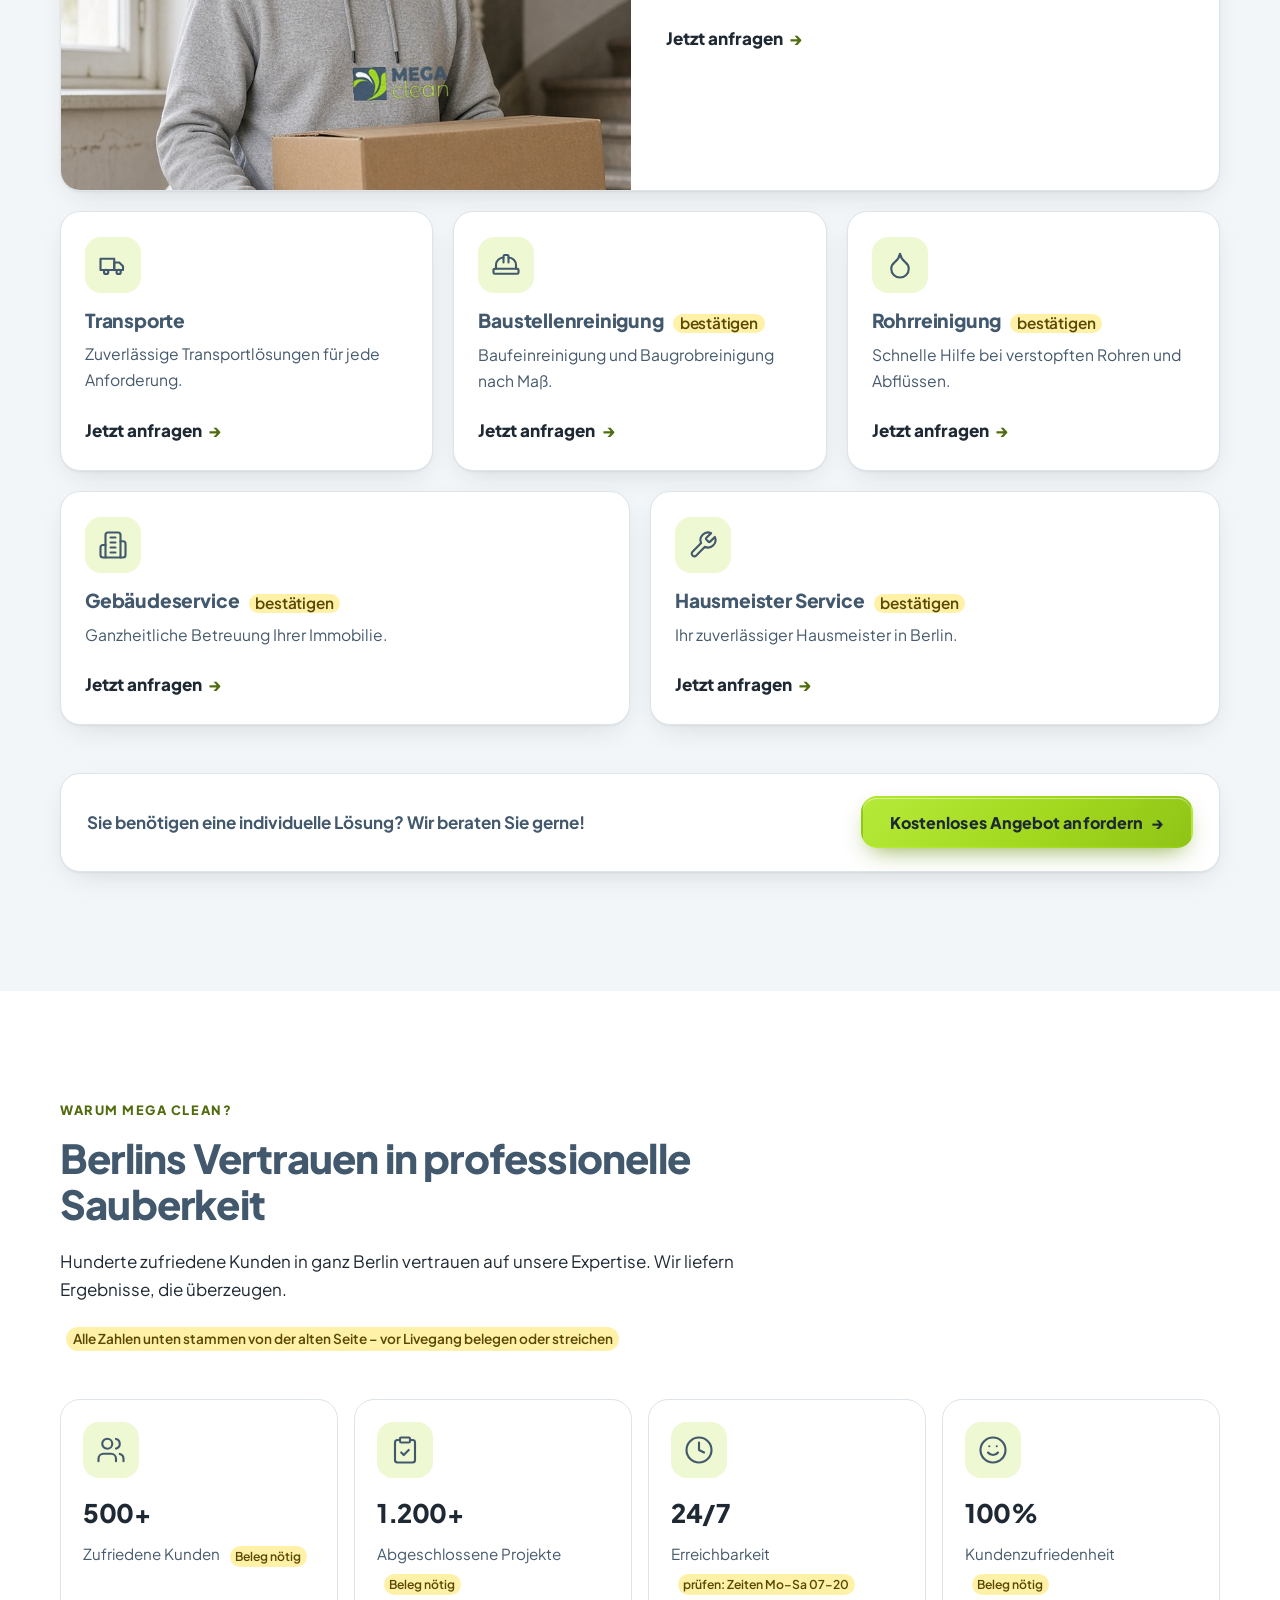
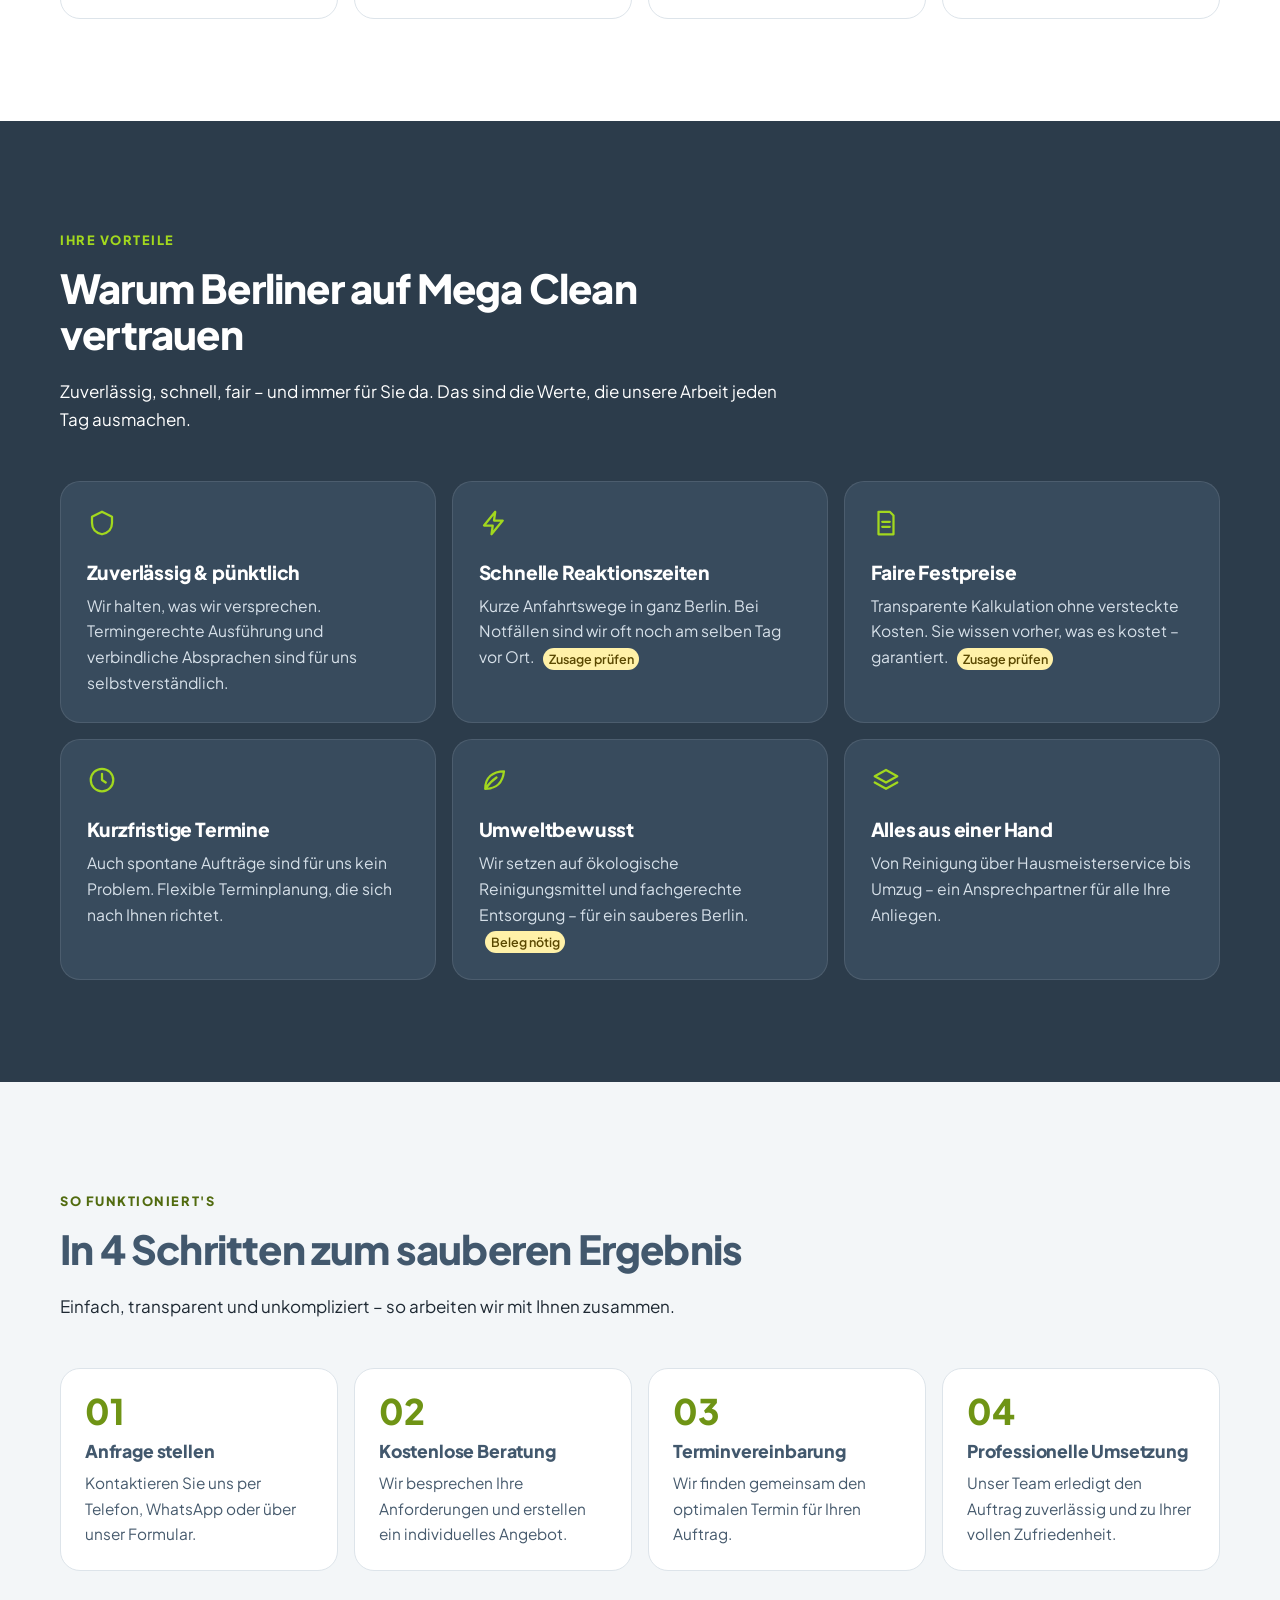
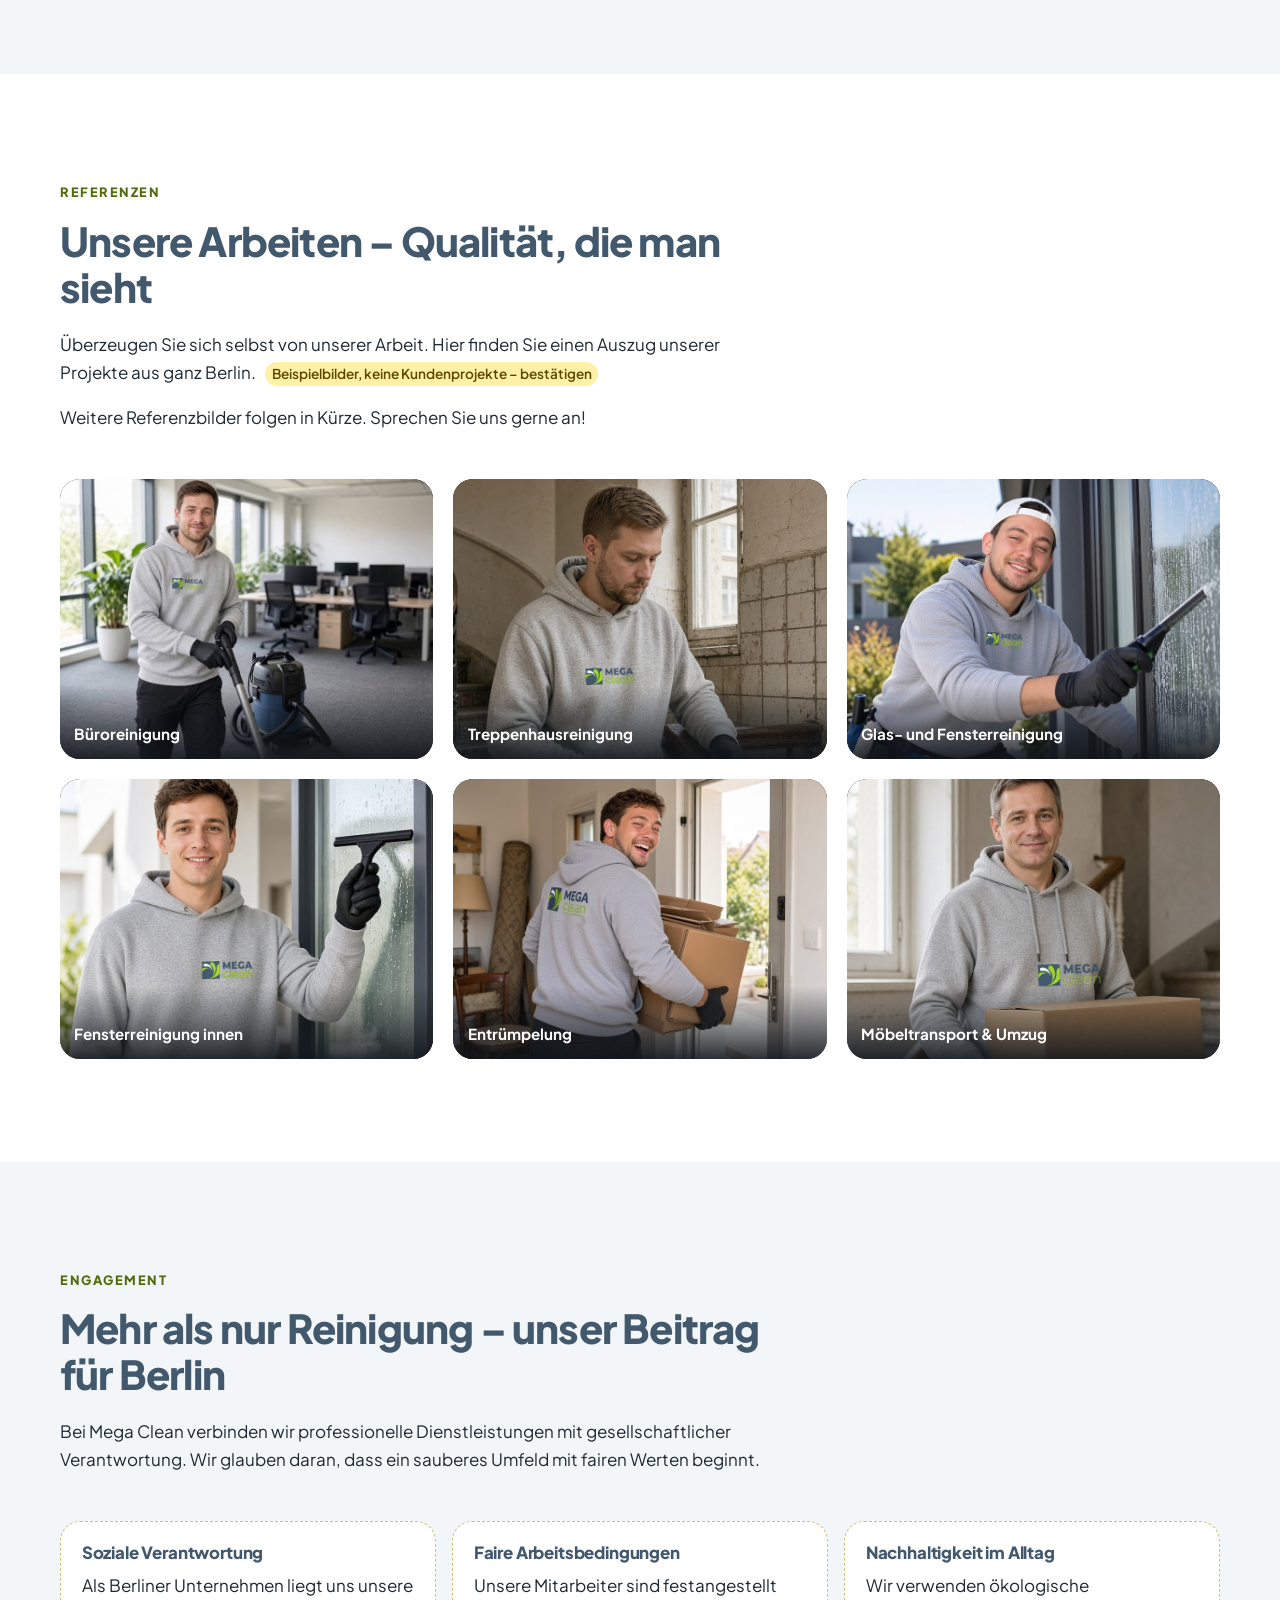
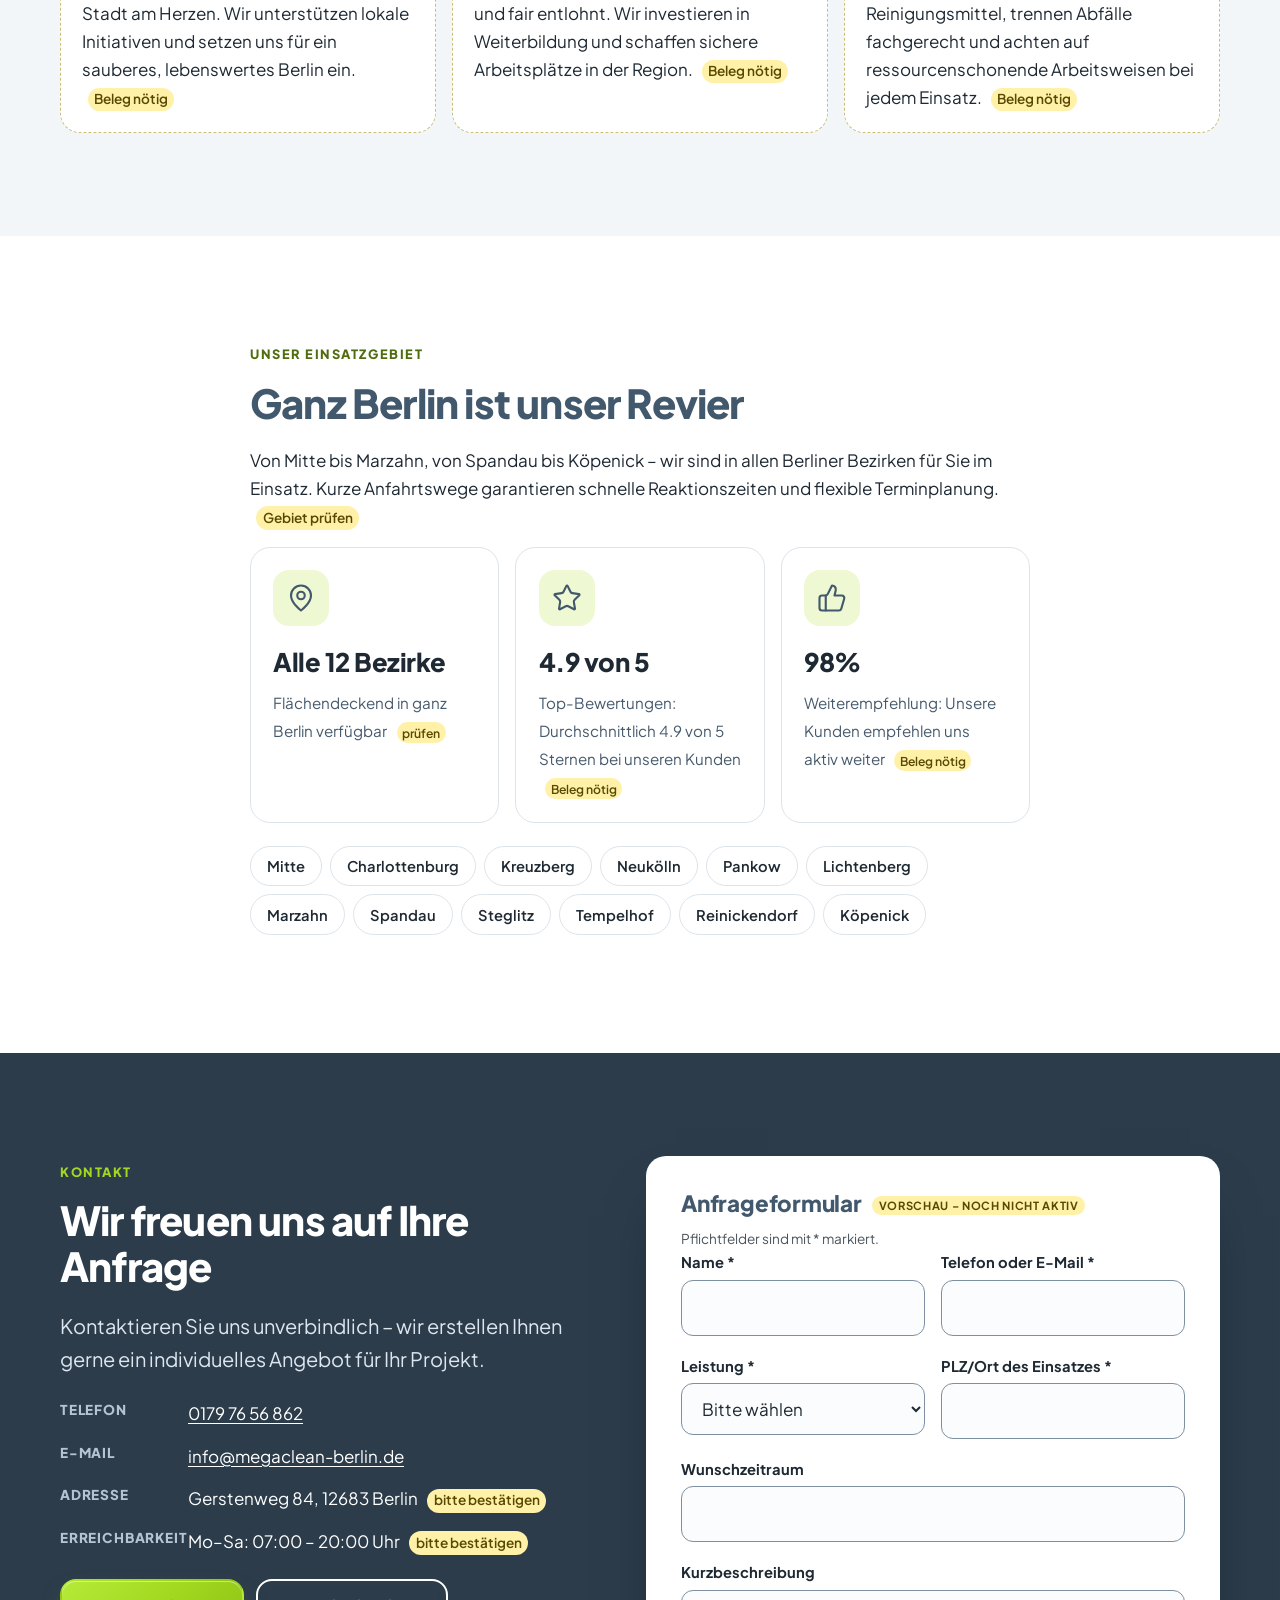
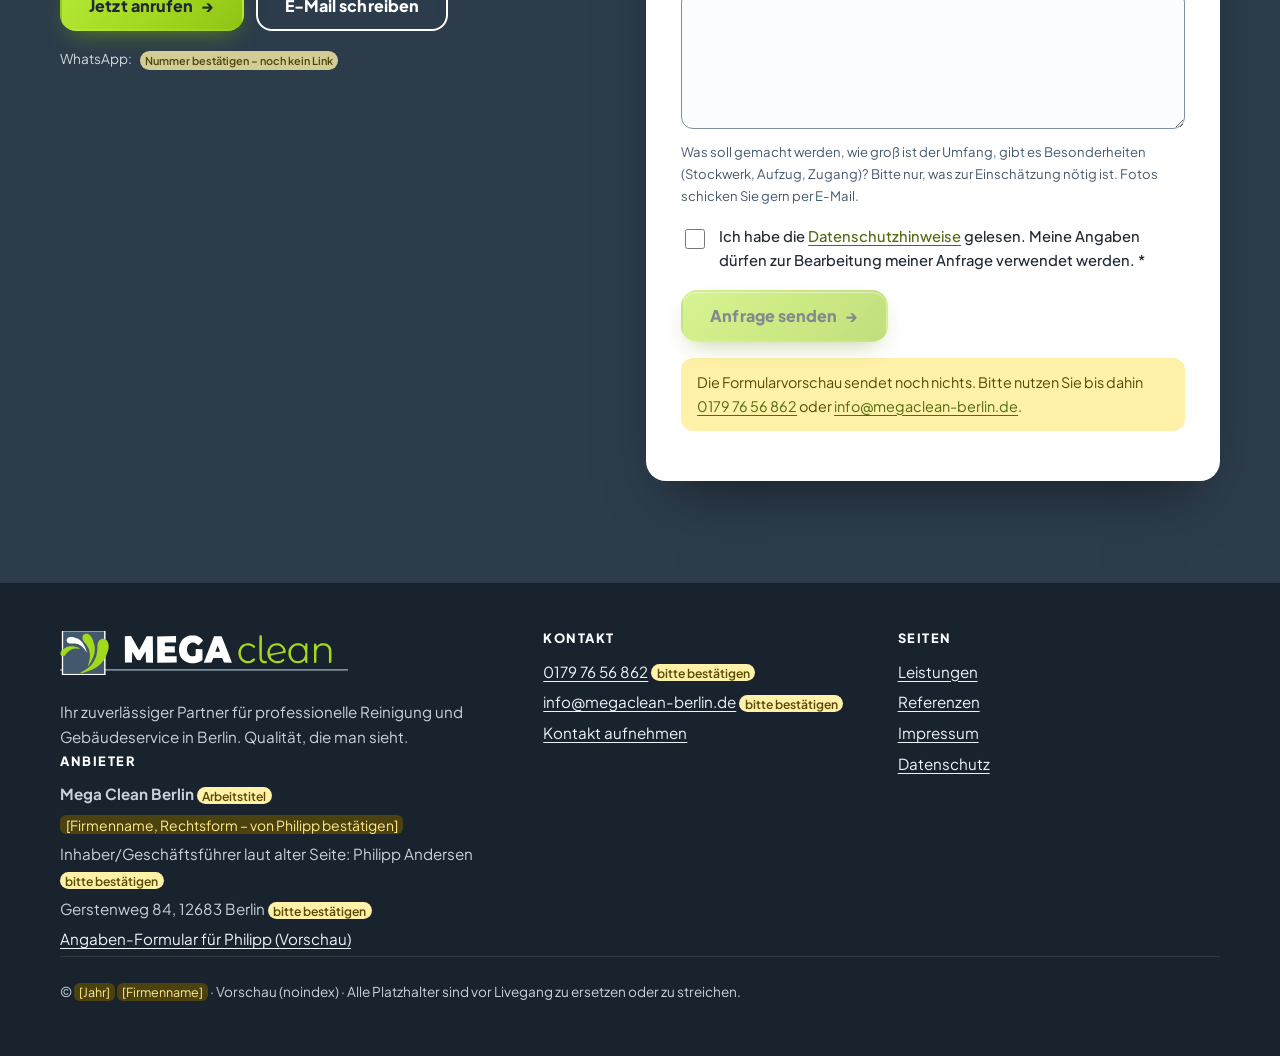
==== commit 03cad85e: "MegaClean: Header-Bild Fensterputzer-Variante" ====
--- a/v4/index.html
+++ b/v4/index.html
@@ -71,7 +71,7 @@
 <main id="inhalt">
 
 <section class="hero" id="start" aria-labelledby="h-hero">
-  <div class="hero__bg" aria-hidden="true"><img src="img/header-v3-1280.jpg" srcset="img/header-v3-800.jpg 800w, img/header-v3-1280.jpg 1280w, img/header-v3-1920.jpg 1920w" sizes="100vw" fetchpriority="high" width="1920" height="1080" alt="" decoding="async"></div>
+  <div class="hero__bg" aria-hidden="true"><img src="img/header-v4-1280.jpg" srcset="img/header-v4-800.jpg 800w, img/header-v4-1280.jpg 1280w, img/header-v4-1920.jpg 1920w" sizes="100vw" fetchpriority="high" width="1920" height="1080" alt="" decoding="async"></div>
   <div class="wrap">
     <div class="hero__text">
       <p class="eyebrow">Zuverlässig · Kurzfristige Termine · Faire Festpreise <span class="bestaetigen beleg">Zusage prüfen</span></p>
--- a/v4/style.css
+++ b/v4/style.css
@@ -391,6 +391,6 @@
 /* Smartphone: Foto als eigener Streifen */
 @media (max-width:899px){.hero{display:flex;flex-direction:column}.hero__bg{position:relative;inset:auto;z-index:0;aspect-ratio:4/3;width:100%;flex:none}.hero__bg img{object-position:66% 25%}.hero__bg::after{content:"";position:absolute;inset:auto 0 0 0;height:35%;background:linear-gradient(0deg,var(--ink),transparent)}.hero::before{display:none}.hero__text{padding-top:1.25rem}}
 
-/* Header: ruhiges Bild, Person rechts, Text links darüber (v4.5) */
+/* Header: ruhiges Bild, Person rechts, Text links darüber (v4.6) */
 .hero__bg img{object-position:85% 50%}
-@media (max-width:899px){.hero__bg img{object-position:78% 38%;transform:scale(1.5);transform-origin:78% 38%}.hero__bg{overflow:hidden}}
+@media (max-width:899px){.hero__bg img{object-position:72% 40%;transform:scale(1.45);transform-origin:72% 40%}.hero__bg{overflow:hidden}}
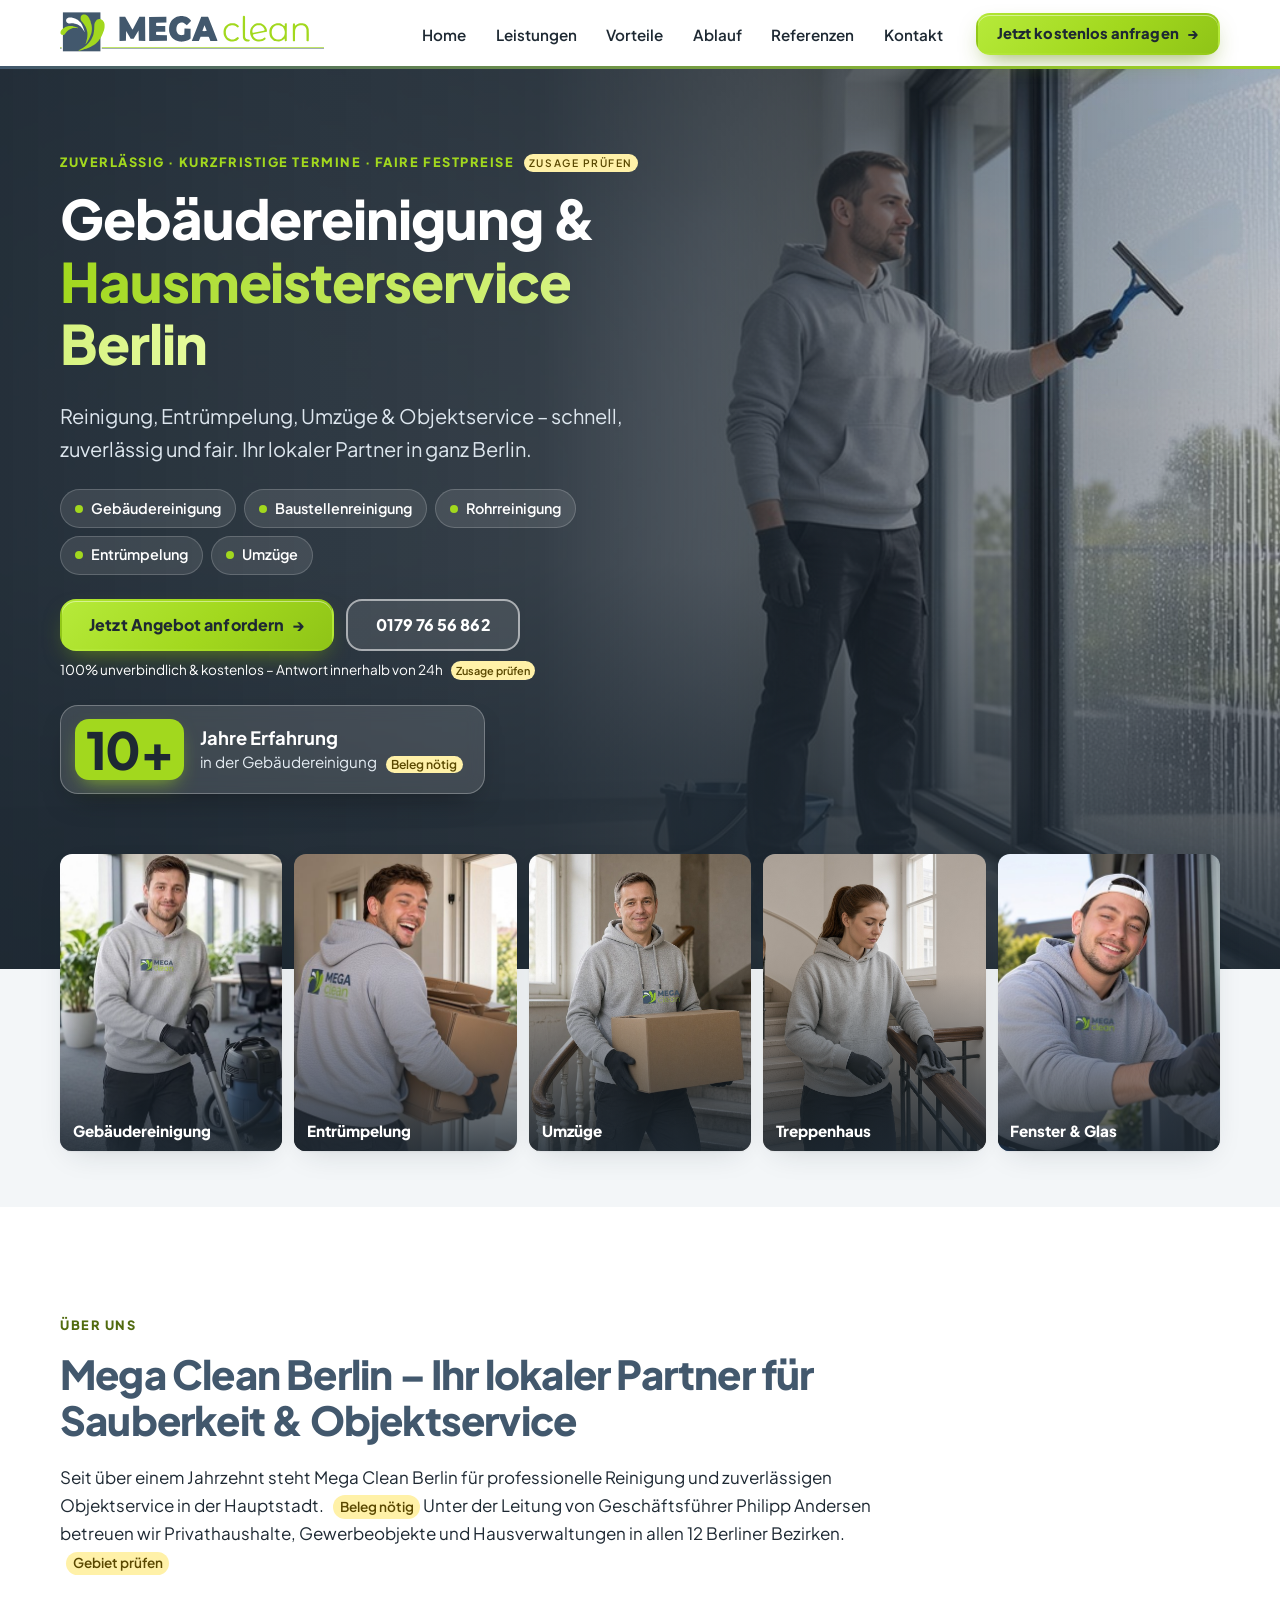
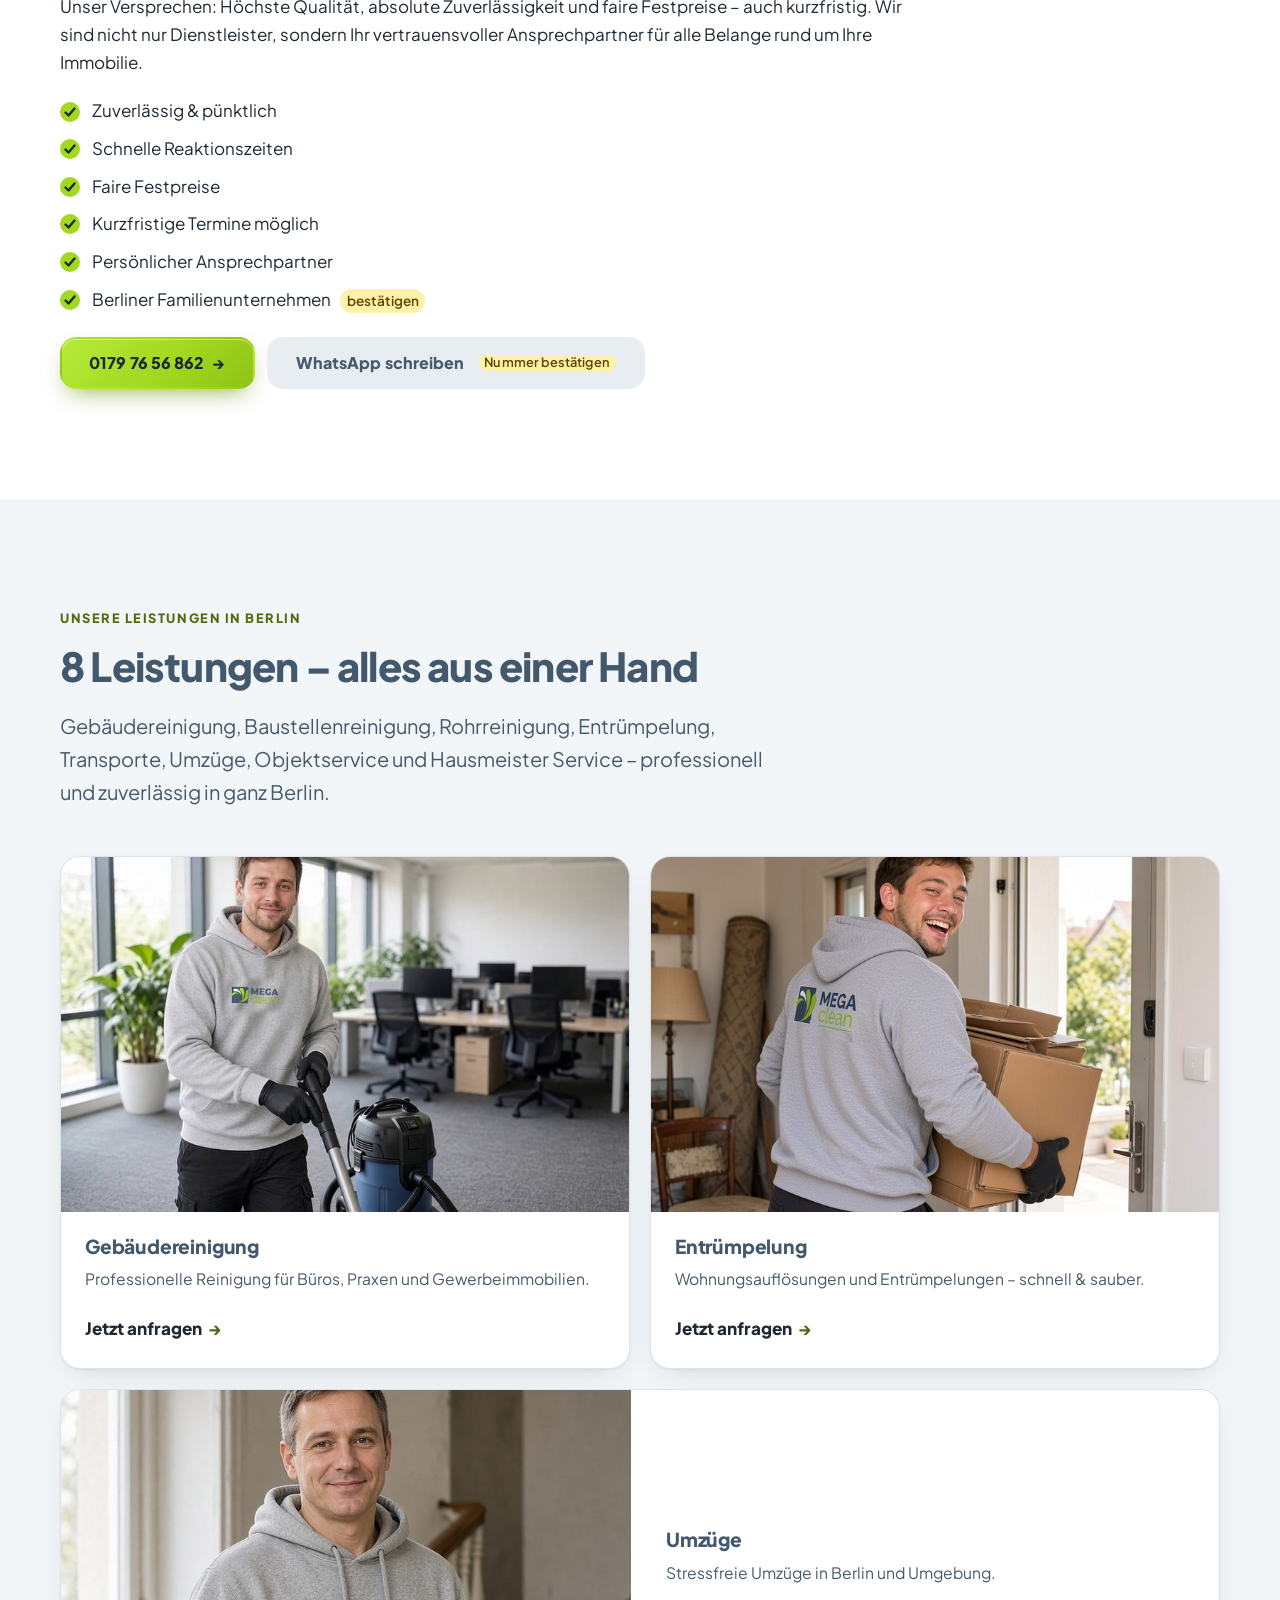
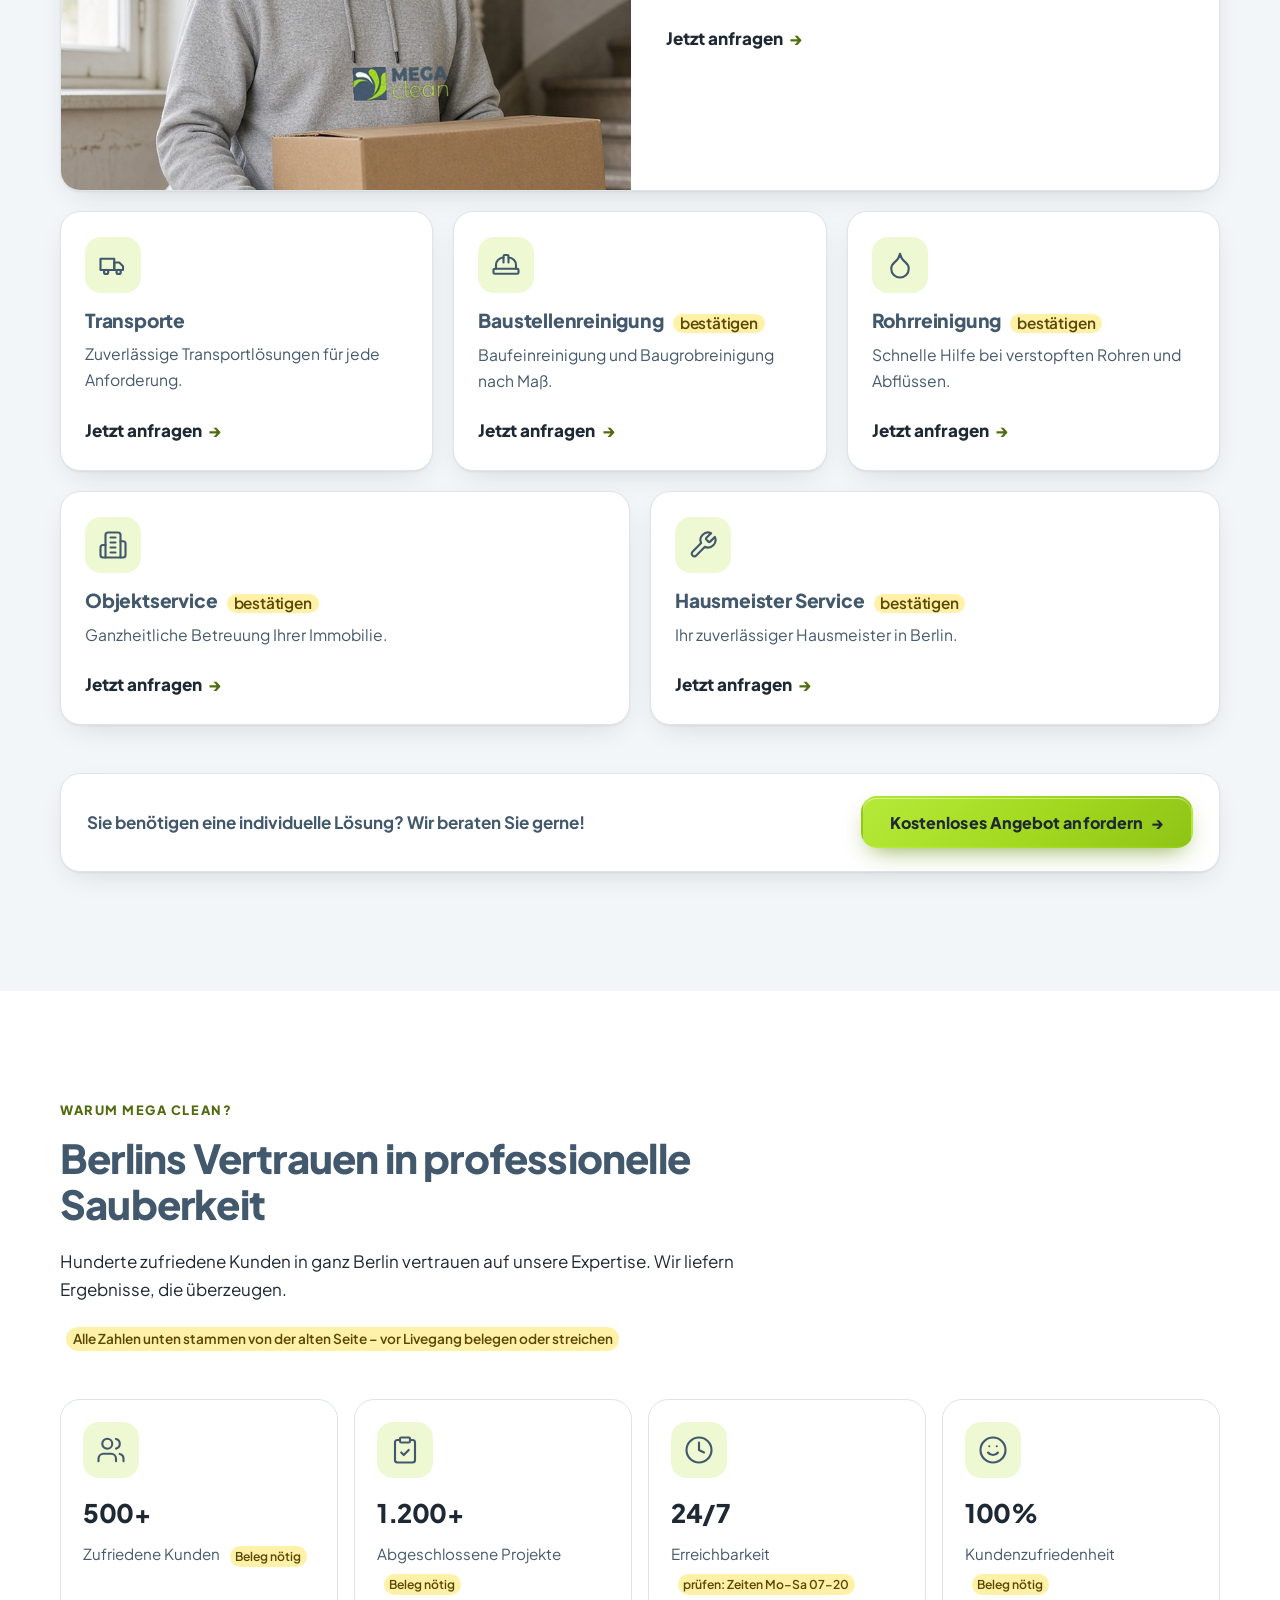
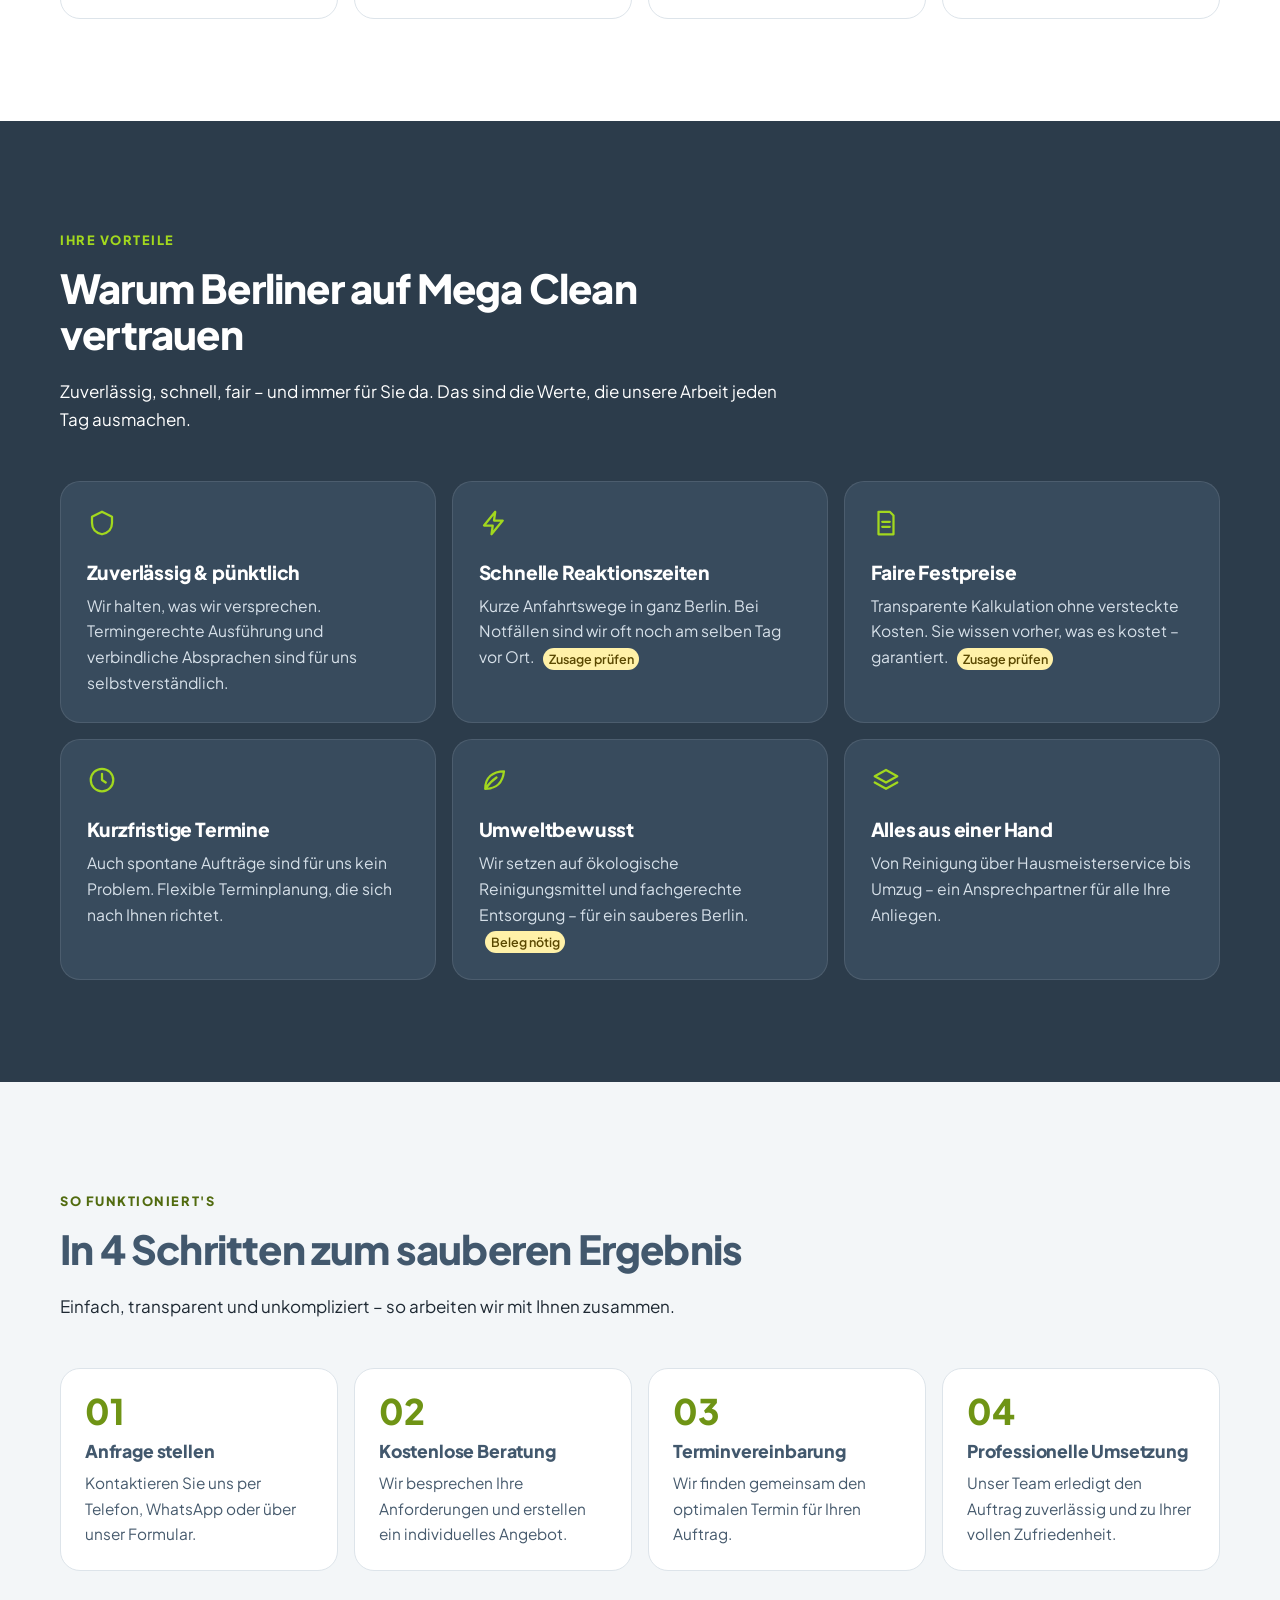
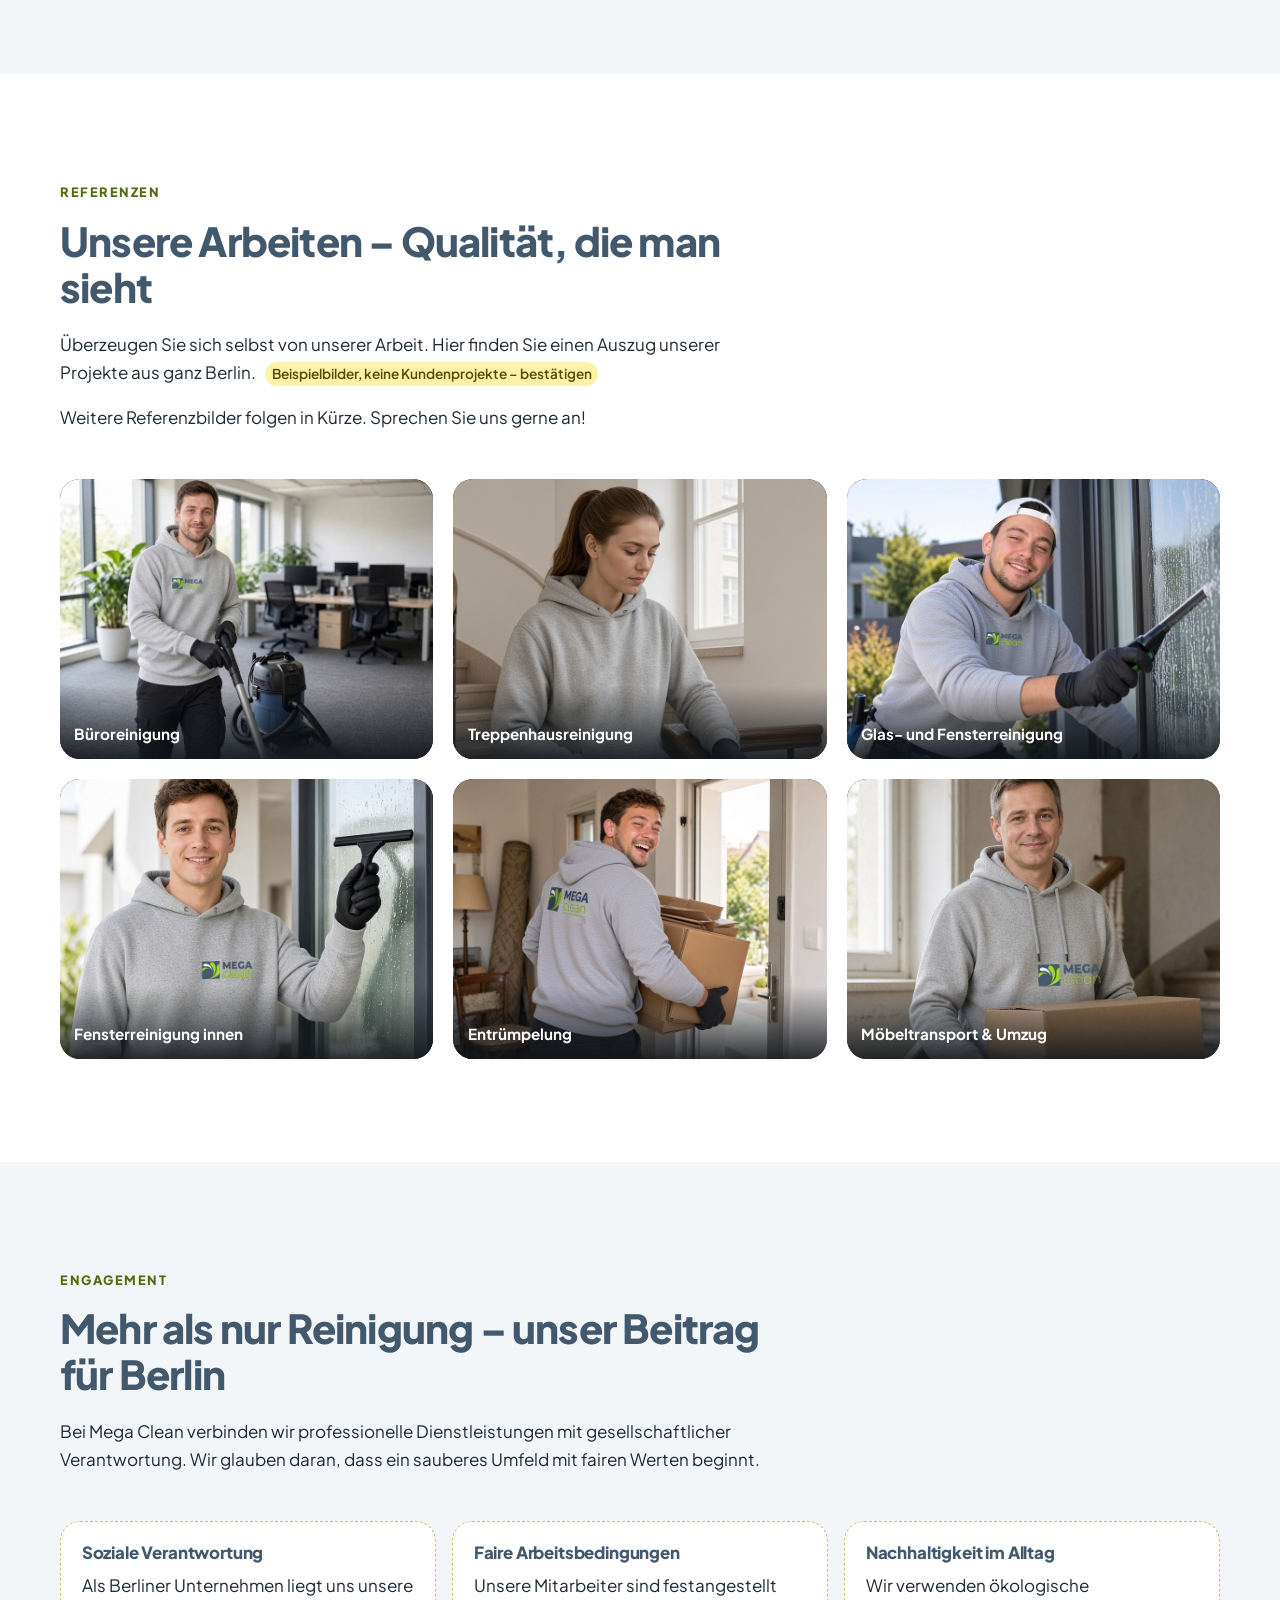
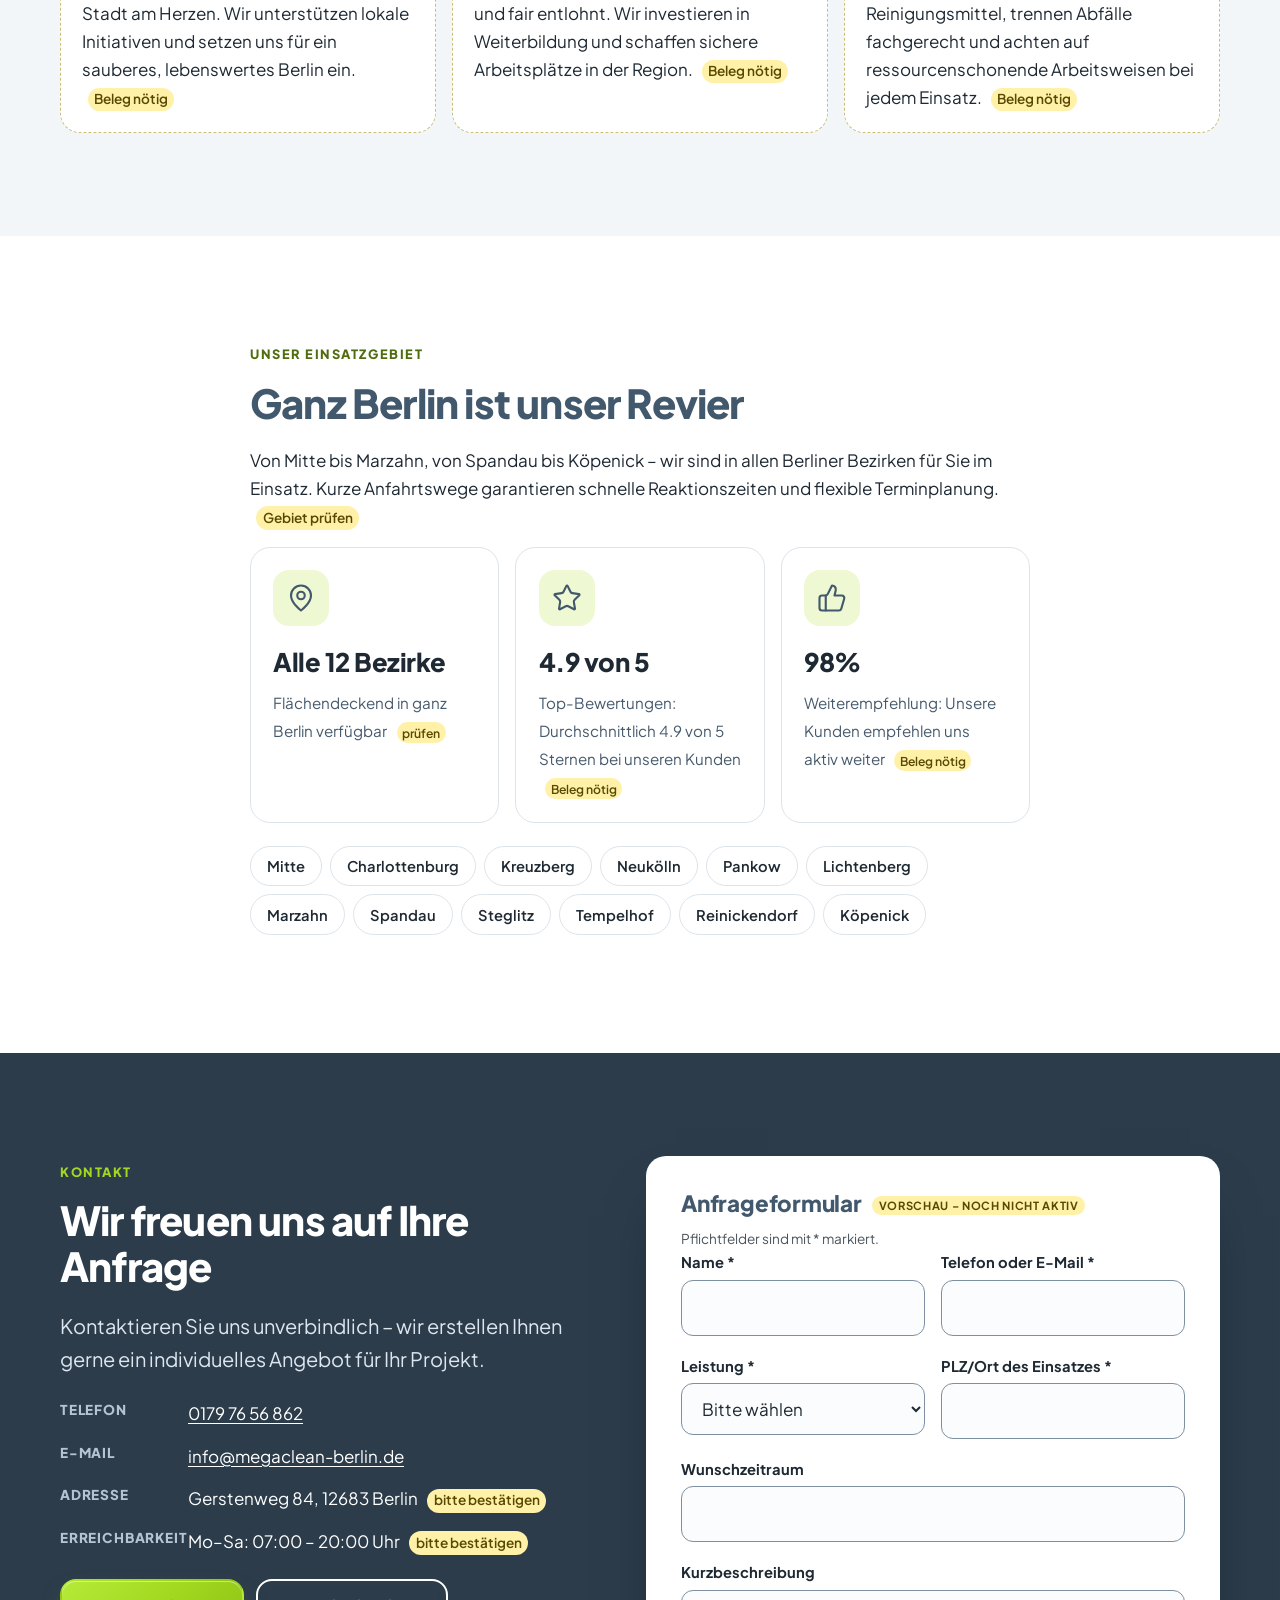
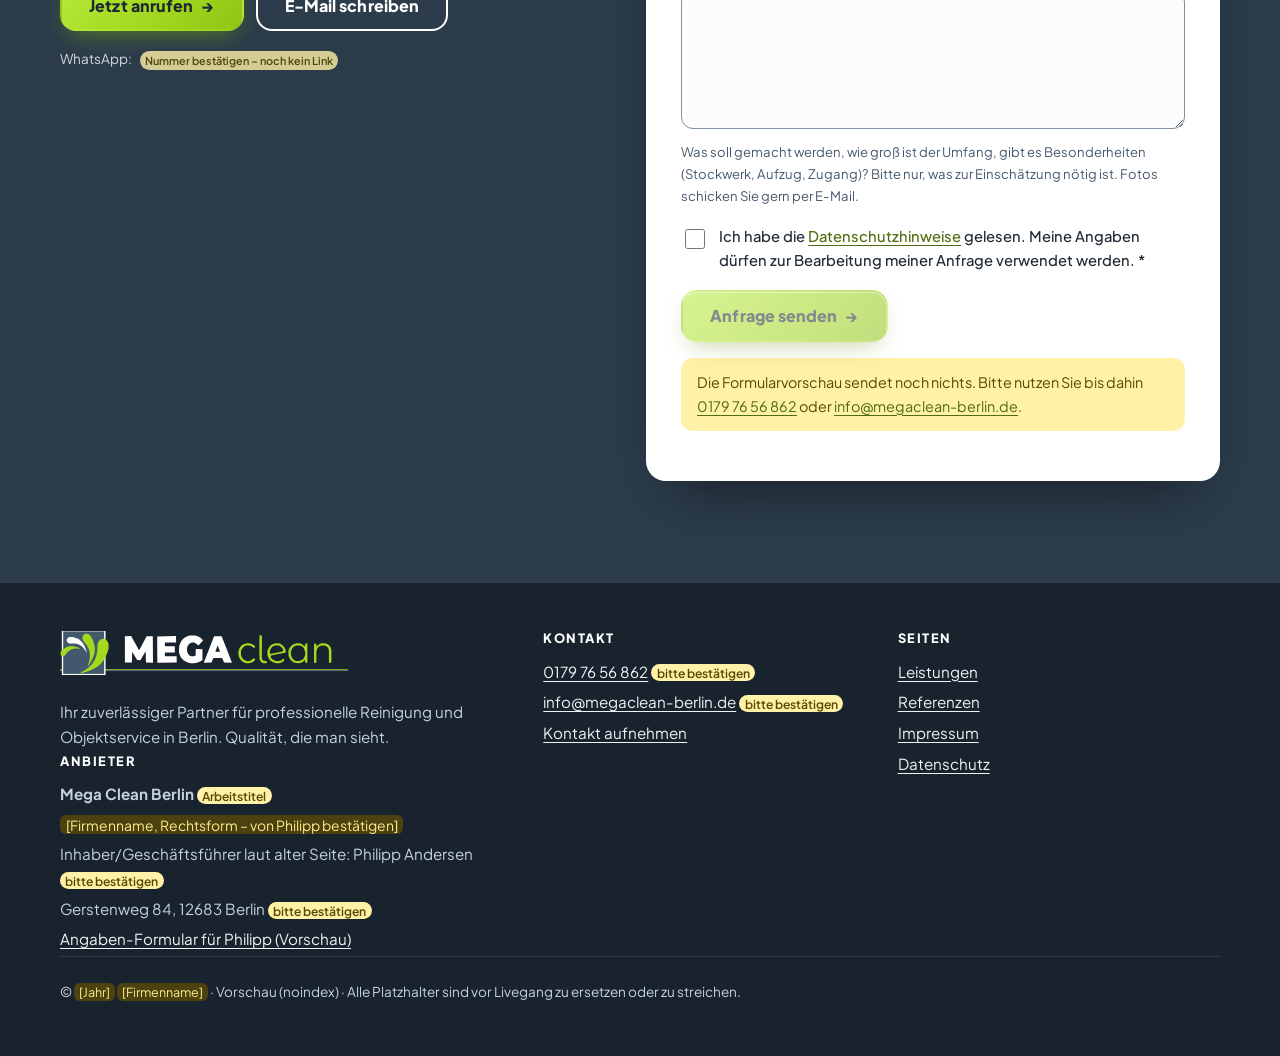
==== commit 8b2beda6: "PR21: Gebäudeservice überall durch Objektservice ersetzen Anker, Bildpfade und Sarahs FAQ bleiben. K" ====
--- a/v4/index.html
+++ b/v4/index.html
@@ -14,7 +14,7 @@
 <meta property="og:description" content="Gebäudereinigung in Berlin, dazu Entrümpelung, Umzug, Möbeltransport und Hausmeisterservice. Alles aus einer Hand.">
 <link rel="icon" href="logo-mark.svg" type="image/svg+xml">
 <link rel="preload" href="fonts/PlusJakartaSans.woff2" as="font" type="font/woff2" crossorigin>
-<link rel="stylesheet" href="style.css">
+<link rel="stylesheet" href="style.css?v=0603cad">
 <!--
   LOGO/FARBEN: Logo = Vektor-Nachbau (Nachzeichnung) des gelieferten Logos, keine exakte Kopie; Dateien logo.svg, logo-mark.svg. Farben = Logo-Blau #42586d und Logo-Grün #a2d81e.
   PLATZHALTER-KOMMENTAR (intern, vor Livegang entfernen):
@@ -76,7 +76,7 @@
     <div class="hero__text">
       <p class="eyebrow">Zuverlässig · Kurzfristige Termine · Faire Festpreise <span class="bestaetigen beleg">Zusage prüfen</span></p>
       <h1 id="h-hero">Gebäudereinigung &amp; <em>Hausmeisterservice Berlin</em></h1>
-      <p class="lead">Reinigung, Entrümpelung, Umzüge &amp; Gebäudeservice – schnell, zuverlässig und fair. Ihr lokaler Partner in ganz Berlin.</p>
+      <p class="lead">Reinigung, Entrümpelung, Umzüge &amp; Objektservice – schnell, zuverlässig und fair. Ihr lokaler Partner in ganz Berlin.</p>
       <ul class="badges" aria-label="Leistungen"><li>Gebäudereinigung</li><li>Baustellenreinigung</li><li>Rohrreinigung</li><li>Entrümpelung</li><li>Umzüge</li></ul>
       <p class="knopfreihe">
         <a class="btn btn--primaer" href="#kontakt">Jetzt Angebot anfordern</a>
@@ -102,8 +102,8 @@
   <div class="wrap ueber ueber--text">
     <div>
       <p class="eyebrow">Über uns</p>
-      <h2 id="h-ueber">Mega Clean Berlin – Ihr lokaler Partner für Sauberkeit &amp; Gebäudeservice</h2>
-      <p>Seit über einem Jahrzehnt steht Mega Clean Berlin für professionelle Reinigung und zuverlässigen Gebäudeservice in der Hauptstadt. <span class="bestaetigen beleg">Beleg nötig</span> Unter der Leitung von Geschäftsführer Philipp Andersen betreuen wir Privathaushalte, Gewerbeobjekte und Hausverwaltungen in allen 12 Berliner Bezirken. <span class="bestaetigen beleg">Gebiet prüfen</span></p>
+      <h2 id="h-ueber">Mega Clean Berlin – Ihr lokaler Partner für Sauberkeit &amp; Objektservice</h2>
+      <p>Seit über einem Jahrzehnt steht Mega Clean Berlin für professionelle Reinigung und zuverlässigen Objektservice in der Hauptstadt. <span class="bestaetigen beleg">Beleg nötig</span> Unter der Leitung von Geschäftsführer Philipp Andersen betreuen wir Privathaushalte, Gewerbeobjekte und Hausverwaltungen in allen 12 Berliner Bezirken. <span class="bestaetigen beleg">Gebiet prüfen</span></p>
       <p>Unser Versprechen: Höchste Qualität, absolute Zuverlässigkeit und faire Festpreise – auch kurzfristig. Wir sind nicht nur Dienstleister, sondern Ihr vertrauensvoller Ansprechpartner für alle Belange rund um Ihre Immobilie.</p>
       <ul class="haken">
         <li>Zuverlässig &amp; pünktlich</li><li>Schnelle Reaktionszeiten</li><li>Faire Festpreise</li><li>Kurzfristige Termine möglich</li><li>Persönlicher Ansprechpartner</li><li>Berliner Familienunternehmen <span class="bestaetigen beleg">bestätigen</span></li>
@@ -118,7 +118,7 @@
     <div class="sektion__kopf">
       <p class="eyebrow">Unsere Leistungen in Berlin</p>
       <h2 id="h-leistungen">8 Leistungen – alles aus einer Hand</h2>
-      <p class="lead">Gebäudereinigung, Baustellenreinigung, Rohrreinigung, Entrümpelung, Transporte, Umzüge, Gebäudeservice und Hausmeister Service – professionell und zuverlässig in ganz Berlin.</p>
+      <p class="lead">Gebäudereinigung, Baustellenreinigung, Rohrreinigung, Entrümpelung, Transporte, Umzüge, Objektservice und Hausmeister Service – professionell und zuverlässig in ganz Berlin.</p>
     </div>
     <div class="bento">
       <article class="kachel b-3" id="gebaeudereinigung"><div class="kachel__bildrahmen"><img class="kachel__bild" style="object-position:30% 30%" src="img/buero-saugen-800.jpg" srcset="img/buero-saugen-800.jpg 800w, img/buero-saugen-1152.jpg 1152w" sizes="(min-width:760px) 40vw, 92vw" width="800" height="600" alt="Mitarbeiter von Mega Clean in grauem Pullover mit Logo saugt mit einem Staubsauger den Teppichboden in einem hellen Großraumbüro." loading="lazy" decoding="async"></div><div class="kachel__text"><h3>Gebäudereinigung</h3><p>Professionelle Reinigung für Büros, Praxen und Gewerbeimmobilien.</p><a class="kachel__link" href="#kontakt" aria-label="Gebäudereinigung anfragen">Jetzt anfragen</a></div></article>
@@ -127,7 +127,7 @@
       <article class="kachel icon-kachel b-2" id="transporte"><div class="kachel__text"><div class="ico" aria-hidden="true"><svg viewBox="0 0 24 24"><path d="M2 7h11v9H2z"/><path d="M13 10h4l3 3v3h-7z"/><circle cx="6.5" cy="17.5" r="1.7"/><circle cx="16.5" cy="17.5" r="1.7"/></svg></div><h3>Transporte </h3><p>Zuverlässige Transportlösungen für jede Anforderung.</p><a class="kachel__link" href="#kontakt" aria-label="Transporte anfragen">Jetzt anfragen</a></div></article>
       <article class="kachel icon-kachel b-2" id="baustellenreinigung"><div class="kachel__text"><div class="ico" aria-hidden="true"><svg viewBox="0 0 24 24"><path d="M2 18a1 1 0 0 0 1 1h18a1 1 0 0 0 1-1v-2a1 1 0 0 0-1-1H3a1 1 0 0 0-1 1v2z"/><path d="M10 10V5a1 1 0 0 1 1-1h2a1 1 0 0 1 1 1v5"/><path d="M4 15v-3a6 6 0 0 1 6-6"/><path d="M14 6a6 6 0 0 1 6 6v3"/></svg></div><h3>Baustellenreinigung <span class="bestaetigen beleg">bestätigen</span></h3><p>Baufeinreinigung und Baugrobreinigung nach Maß.</p><a class="kachel__link" href="#kontakt" aria-label="Baustellenreinigung anfragen">Jetzt anfragen</a></div></article>
       <article class="kachel icon-kachel b-2" id="rohrreinigung"><div class="kachel__text"><div class="ico" aria-hidden="true"><svg viewBox="0 0 24 24"><path d="M12 22a7 7 0 0 0 7-7c0-2-1-3.9-3-5.5s-3.5-4-4-6.5c-.5 2.5-2 4.9-4 6.5C6 11.1 5 13 5 15a7 7 0 0 0 7 7z"/></svg></div><h3>Rohrreinigung <span class="bestaetigen beleg">bestätigen</span></h3><p>Schnelle Hilfe bei verstopften Rohren und Abflüssen.</p><a class="kachel__link" href="#kontakt" aria-label="Rohrreinigung anfragen">Jetzt anfragen</a></div></article>
-      <article class="kachel icon-kachel b-3" id="gebaeudeservice"><div class="kachel__text"><div class="ico" aria-hidden="true"><svg viewBox="0 0 24 24"><path d="M6 22V4a2 2 0 0 1 2-2h8a2 2 0 0 1 2 2v18Z"/><path d="M6 12H4a2 2 0 0 0-2 2v6a2 2 0 0 0 2 2h2"/><path d="M18 9h2a2 2 0 0 1 2 2v9a2 2 0 0 1-2 2h-2"/><path d="M10 6h4M10 10h4M10 14h4M10 18h4"/></svg></div><h3>Gebäudeservice <span class="bestaetigen beleg">bestätigen</span></h3><p>Ganzheitliche Betreuung Ihrer Immobilie.</p><a class="kachel__link" href="#kontakt" aria-label="Gebäudeservice anfragen">Jetzt anfragen</a></div></article>
+      <article class="kachel icon-kachel b-3" id="gebaeudeservice"><div class="kachel__text"><div class="ico" aria-hidden="true"><svg viewBox="0 0 24 24"><path d="M6 22V4a2 2 0 0 1 2-2h8a2 2 0 0 1 2 2v18Z"/><path d="M6 12H4a2 2 0 0 0-2 2v6a2 2 0 0 0 2 2h2"/><path d="M18 9h2a2 2 0 0 1 2 2v9a2 2 0 0 1-2 2h-2"/><path d="M10 6h4M10 10h4M10 14h4M10 18h4"/></svg></div><h3>Objektservice <span class="bestaetigen beleg">bestätigen</span></h3><p>Ganzheitliche Betreuung Ihrer Immobilie.</p><a class="kachel__link" href="#kontakt" aria-label="Objektservice anfragen">Jetzt anfragen</a></div></article>
       <article class="kachel icon-kachel b-3" id="hausmeister"><div class="kachel__text"><div class="ico" aria-hidden="true"><svg viewBox="0 0 24 24"><path d="M14.7 6.3a1 1 0 0 0 0 1.4l1.6 1.6a1 1 0 0 0 1.4 0l3.77-3.77a6 6 0 0 1-7.94 7.94l-6.91 6.91a2.12 2.12 0 0 1-3-3l6.91-6.91a6 6 0 0 1 7.94-7.94l-3.76 3.76z"/></svg></div><h3>Hausmeister Service <span class="bestaetigen beleg">bestätigen</span></h3><p>Ihr zuverlässiger Hausmeister in Berlin.</p><a class="kachel__link" href="#kontakt" aria-label="Hausmeister Service anfragen">Jetzt anfragen</a></div></article>
     </div>
     <p class="cta-zeile">Sie benötigen eine individuelle Lösung? Wir beraten Sie gerne! <a class="btn btn--primaer" href="#kontakt">Kostenloses Angebot anfordern</a></p>
@@ -250,7 +250,7 @@
       </div>
       <div class="feld-zwei">
         <div class="feld"><label for="f-leistung">Leistung *</label>
-          <select id="f-leistung" name="leistung" required><option value="">Bitte wählen</option><option>Gebäudereinigung</option><option>Baustellenreinigung</option><option>Rohrreinigung</option><option>Entrümpelung</option><option>Umzüge</option><option>Transporte</option><option>Gebäudeservice</option><option>Hausmeister Service</option><option>Sonstiges</option></select></div>
+          <select id="f-leistung" name="leistung" required><option value="">Bitte wählen</option><option>Gebäudereinigung</option><option>Baustellenreinigung</option><option>Rohrreinigung</option><option>Entrümpelung</option><option>Umzüge</option><option>Transporte</option><option>Objektservice</option><option>Hausmeister Service</option><option>Sonstiges</option></select></div>
         <div class="feld"><label for="f-ort">PLZ/Ort des Einsatzes *</label><input id="f-ort" name="ort" type="text" autocomplete="postal-code" required></div>
       </div>
       <div class="feld"><label for="f-zeit">Wunschzeitraum</label><input id="f-zeit" name="zeitraum" type="text"></div>
@@ -269,7 +269,7 @@
   <div class="wrap fuss__innen">
     <div>
       <svg class="logo logo--fuss" role="img" aria-label="Mega Clean Berlin" viewBox="28 12 1446 235" focusable="false"><use href="#mc-logo"/></svg>
-      <p>Ihr zuverlässiger Partner für professionelle Reinigung und Gebäudeservice in Berlin. Qualität, die man sieht.</p>
+      <p>Ihr zuverlässiger Partner für professionelle Reinigung und Objektservice in Berlin. Qualität, die man sieht.</p>
       <h2>Anbieter</h2>
       <p><strong>Mega Clean Berlin</strong> <span class="bestaetigen">Arbeitstitel</span></p>
       <p><span class="platzhalter">[Firmenname, Rechtsform – von Philipp bestätigen]</span></p>
